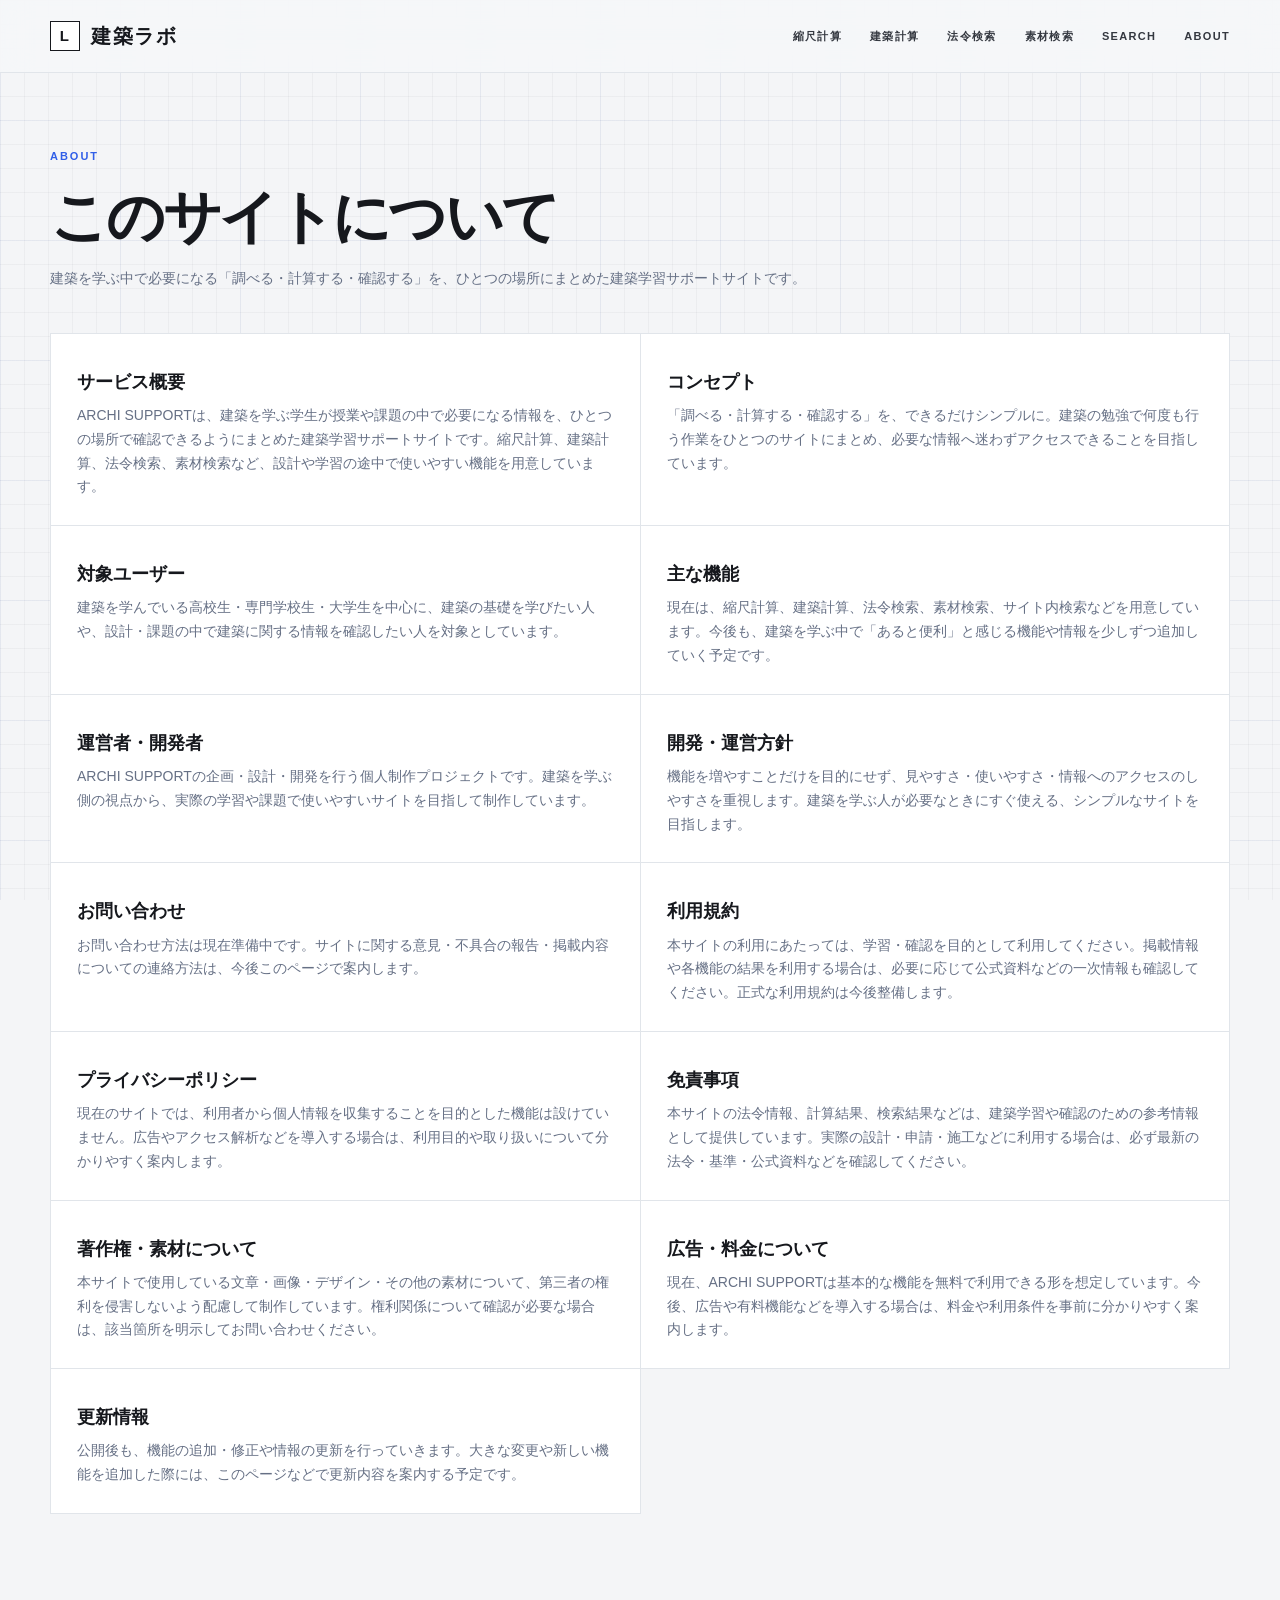
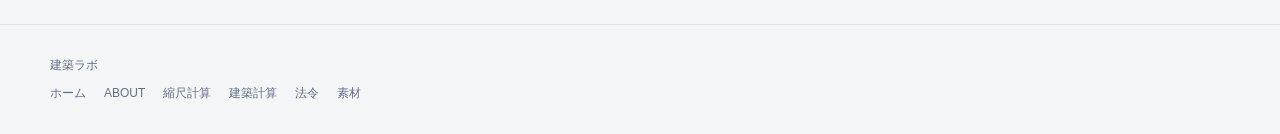
==== about.html @ 216f2ce0 "Update about.html" ====
<!doctype html><html lang="ja"><head><meta charset="UTF-8"><meta name="viewport" content="width=device-width,initial-scale=1"><title>ABOUT | 建築ラボ</title><link rel="stylesheet" href="style.css"></head><body>
<!-- このページの内容を編集するときは、このHTMLファイルを開いてください。 --><header class="site-header">
  <div class="container header-inner">
    <a class="logo" href="index.html">
      <span class="logo-mark">L</span>
      <span>建築ラボ</span>
    </a>

    <!-- PCでは各機能を直接表示。スマホではハンバーガーにまとめます。 -->
    <button class="menu-toggle" id="menuToggle" aria-label="メニュー" aria-expanded="false">
      <span></span>
      <span></span>
      <span></span>
    </button>

    <nav class="main-nav" id="mainNav">
      <a href="scale.html">縮尺計算</a>
      <a href="calculator.html">建築計算</a>
      <a href="law.html">法令検索</a>
      <a href="materials.html">素材検索</a>
      <a href="search.html">SEARCH</a>
      <a href="about.html">ABOUT</a>
    </nav>
  </div>
</header><main class="container page"><div class="page-heading"><p class="eyebrow">ABOUT</p><h1>このサイトについて</h1><p>建築を学ぶ中で必要になる「調べる・計算する・確認する」を、ひとつの場所にまとめた建築学習サポートサイトです。</p>
</div><div class="about-grid"><section class="about-block">
  <h2>サービス概要</h2><p>ARCHI SUPPORTは、建築を学ぶ学生が授業や課題の中で必要になる情報を、ひとつの場所で確認できるようにまとめた建築学習サポートサイトです。縮尺計算、建築計算、法令検索、素材検索など、設計や学習の途中で使いやすい機能を用意しています。</p></section><section class="about-block">
    <h2>コンセプト</h2><p>「調べる・計算する・確認する」を、できるだけシンプルに。建築の勉強で何度も行う作業をひとつのサイトにまとめ、必要な情報へ迷わずアクセスできることを目指しています。</p></section><section class="about-block">
      <h2>対象ユーザー</h2><p>建築を学んでいる高校生・専門学校生・大学生を中心に、建築の基礎を学びたい人や、設計・課題の中で建築に関する情報を確認したい人を対象としています。</p></section><section class="about-block">
        <h2>主な機能</h2><p>現在は、縮尺計算、建築計算、法令検索、素材検索、サイト内検索などを用意しています。今後も、建築を学ぶ中で「あると便利」と感じる機能や情報を少しずつ追加していく予定です。</p></section><section class="about-block">
          <h2>運営者・開発者</h2><p>ARCHI SUPPORTの企画・設計・開発を行う個人制作プロジェクトです。建築を学ぶ側の視点から、実際の学習や課題で使いやすいサイトを目指して制作しています。</p></section><section class="about-block">
            <h2>開発・運営方針</h2><p>機能を増やすことだけを目的にせず、見やすさ・使いやすさ・情報へのアクセスのしやすさを重視します。建築を学ぶ人が必要なときにすぐ使える、シンプルなサイトを目指します。</p></section><section class="about-block">
              <h2>お問い合わせ</h2><p>お問い合わせ方法は現在準備中です。サイトに関する意見・不具合の報告・掲載内容についての連絡方法は、今後このページで案内します。</p></section><section class="about-block">
                <h2>利用規約</h2><p>本サイトの利用にあたっては、学習・確認を目的として利用してください。掲載情報や各機能の結果を利用する場合は、必要に応じて公式資料などの一次情報も確認してください。正式な利用規約は今後整備します。</p></section><section class="about-block">
                  <h2>プライバシーポリシー</h2><p>現在のサイトでは、利用者から個人情報を収集することを目的とした機能は設けていません。広告やアクセス解析などを導入する場合は、利用目的や取り扱いについて分かりやすく案内します。</p></section><section class="about-block">
                    <h2>免責事項</h2><p>本サイトの法令情報、計算結果、検索結果などは、建築学習や確認のための参考情報として提供しています。実際の設計・申請・施工などに利用する場合は、必ず最新の法令・基準・公式資料などを確認してください。</p></section><section class="about-block">
                      <h2>著作権・素材について</h2><p>本サイトで使用している文章・画像・デザイン・その他の素材について、第三者の権利を侵害しないよう配慮して制作しています。権利関係について確認が必要な場合は、該当箇所を明示してお問い合わせください。</p></section><section class="about-block">
                        <h2>広告・料金について</h2><p>現在、ARCHI SUPPORTは基本的な機能を無料で利用できる形を想定しています。今後、広告や有料機能などを導入する場合は、料金や利用条件を事前に分かりやすく案内します。</p></section><section class="about-block">
                          <h2>更新情報</h2><p>公開後も、機能の追加・修正や情報の更新を行っていきます。大きな変更や新しい機能を追加した際には、このページなどで更新内容を案内する予定です。</p></section></div></main><footer class="site-footer">
  <div class="container">
    建築ラボ
    <div class="footer-links">
      <a href="index.html">ホーム</a>
      <a href="about.html">ABOUT</a>
      <a href="scale.html">縮尺計算</a>
      <a href="calculator.html">建築計算</a>
      <a href="law.html">法令</a>
      <a href="materials.html">素材</a>
    </div>
  </div>
</footer>
<script>
  // スマートフォン用ハンバーガーメニュー
  const menuButton = document.getElementById("menuToggle");
  const mainNav = document.getElementById("mainNav");

  if (menuButton && mainNav) {
    menuButton.addEventListener("click", () => {
      const isOpen = mainNav.classList.toggle("open");
      menuButton.setAttribute("aria-expanded", isOpen);
    });

    mainNav.querySelectorAll("a").forEach((link) => {
      link.addEventListener("click", () => {
        mainNav.classList.remove("open");
        menuButton.setAttribute("aria-expanded", "false");
      });
    });
  }
  
</script>
</body></html>
---- style.css ----
/* ========================================
   ARCHI SUPPORT - 共通CSS
   ここを編集するとサイト全体のデザインを変更できます。
   ======================================== */

:root {
  /* 色 */
  --background: #f6f7f9;
  --surface: #ffffff;
  --surface-hover: #fbfcff;
  --grid-line: #e5e8ed;
  --text: #16181d;
  --sub-text: #667085;
  --muted: #98a0ad;
  --border: #e1e5ea;
  --accent: #315fe8;
  --accent-hover: #244bc2;
  --black: #16181d;

  /* 形・幅 */
  --radius: 12px;
  --max-width: 1180px;

  /* 影 */
  --shadow: 0 8px 30px rgba(16, 24, 40, 0.06);
}

* {
  box-sizing: border-box;
}

html {
  scroll-behavior: smooth;
}

body {
  margin: 0;
  background: var(--background);
  color: var(--text);
  font-family: "Noto Sans JP", "Inter", sans-serif;
  font-size: 15px;
  line-height: 1.7;
  -webkit-font-smoothing: antialiased;
}

a {
  color: inherit;
}

/* ---------- 共通コンテナ ---------- */
.container {
  width: min(var(--max-width), calc(100% - 64px));
  margin: 0 auto;
}

/* ---------- ヘッダー ---------- */
.site-header {
  position: sticky;
  top: 0;
  z-index: 100;
  background: rgba(246, 247, 249, 0.92);
  border-bottom: 1px solid var(--border);
  backdrop-filter: blur(14px);
}

.header-inner {
  min-height: 72px;
  display: flex;
  align-items: center;
  justify-content: space-between;
}

/* ロゴ */
.logo {
  display: inline-flex;
  align-items: center;
  gap: 11px;
  text-decoration: none;
  font-family: "Inter", sans-serif;
  font-size: 20px;
  font-weight: 700;
  letter-spacing: 0.075em;
  white-space: nowrap;
}

.logo-mark {
  width: 30px;
  height: 30px;
  display: grid;
  place-items: center;
  border: 1px solid var(--text);
  background: var(--surface);
  font-family: "Inter", sans-serif;
  font-size: 15px;
  font-weight: 700;
}

/* PCナビ
   ツールを隠さず、ヘッダーから直接選べるようにしています。 */
.main-nav {
  display: flex;
  align-items: center;
  gap: 28px;
}

.main-nav > a {
  position: relative;
  padding: 8px 0;
  color: #343840;
  font-family: "Inter", "Noto Sans JP", sans-serif;
  font-size: 11px;
  font-weight: 700;
  letter-spacing: 0.12em;
  text-decoration: none;
  white-space: nowrap;
  transition: color 0.18s ease;
}

.main-nav > a:hover {
  color: var(--accent);
}

.main-nav > a::after {
  content: "";
  position: absolute;
  left: 0;
  right: 0;
  bottom: 2px;
  height: 1px;
  background: var(--accent);
  transform: scaleX(0);
  transform-origin: right;
  transition: transform 0.18s ease;
}

.main-nav > a:hover::after,
.main-nav > a:focus-visible::after {
  transform: scaleX(1);
  transform-origin: left;
}

/* ハンバーガー */
.menu-toggle {
  display: none;
  width: 40px;
  height: 40px;
  padding: 8px;
  border: 1px solid var(--border);
  border-radius: 8px;
  background: var(--surface);
  cursor: pointer;
}

.menu-toggle span {
  display: block;
  height: 1px;
  margin: 5px 0;
  background: var(--text);
}

/* ---------- トップページ ---------- */
.hero {
  min-height: 590px;
  display: flex;
  align-items: center;
  border-bottom: 1px solid var(--border);

  /* 建築図面をイメージした細いグリッド */
  background-color: var(--background);
  background-image:
    linear-gradient(to right, var(--grid-line) 1px, transparent 1px),
    linear-gradient(to bottom, var(--grid-line) 1px, transparent 1px);
  background-size: 48px 48px;
}

.hero-inner {
  max-width: 720px;
  padding: 56px 0 62px;
}

.eyebrow {
  margin: 0 0 20px;
  color: var(--accent);
  font-family: "Inter", sans-serif;
  font-size: 11px;
  font-weight: 800;
  letter-spacing: 0.18em;
  line-height: 1.4;
}

.hero h1 {
  margin: 0;
  color: var(--text);
  font-size: clamp(50px, 6vw, 76px);
  line-height: 1.08;
  letter-spacing: -0.055em;
  font-weight: 800;
}

.hero h1 .accent {
  display: block;
  margin-top: 2px;
  color: var(--accent);
}

.hero p:not(.eyebrow) {
  max-width: 430px;
  margin: 28px 0 0;
  color: #596273;
  font-size: 14px;
  line-height: 1.9;
}

.hero-button {
  display: inline-flex;
  align-items: center;
  justify-content: space-between;
  min-width: 157px;
  margin-top: 31px;
  padding: 14px 17px;
  border: 1px solid var(--black);
  border-radius: 8px;
  background: var(--black);
  color: #fff;
  text-decoration: none;
  font-size: 13px;
  font-weight: 700;
  box-shadow: 0 5px 14px rgba(16, 24, 40, 0.12);
  transition: 0.18s ease;
}

.hero-button span:last-child {
  margin-left: 24px;
  font-size: 17px;
  line-height: 1;
}

.hero-button:hover {
  background: #2c2f35;
  transform: translateY(-2px);
}

/* ---------- ツールセクション ---------- */
.section {
  padding: 92px 0 112px;
}

.section-label {
  margin: 0 0 30px;
  color: var(--accent);
  font-family: "Inter", sans-serif;
  font-size: 11px;
  font-weight: 800;
  letter-spacing: 0.18em;
}

/* ツールは縦に1つずつ配置 */
.tool-grid {
  display: grid;
  grid-template-columns: 1fr;
  gap: 4px;
}

.tool-card {
  min-height: 126px;
  display: grid;
  grid-template-columns: 190px 1fr auto;
  align-items: center;
  gap: 28px;
  padding: 27px 24px;
  background: rgba(255, 255, 255, 0.72);
  border: 1px solid var(--border);
  text-decoration: none;
  transition:
    background 0.18s ease,
    padding-left 0.18s ease,
    box-shadow 0.18s ease;
}

.tool-card:hover {
  padding-left: 30px;
  background: var(--surface);
  box-shadow: var(--shadow);
}

.tool-number {
  color: var(--muted);
  font-family: "Inter", sans-serif;
  font-size: 10px;
  font-weight: 700;
  letter-spacing: 0.14em;
}

.tool-card h2 {
  margin: 0 0 3px;
  color: var(--text);
  font-size: 19px;
  line-height: 1.4;
  letter-spacing: -0.02em;
}

.tool-card p {
  margin: 0;
  color: var(--sub-text);
  font-size: 13px;
}

.tool-card::after {
  content: "→";
  color: var(--accent);
  font-family: "Inter", sans-serif;
  font-size: 18px;
  transition: transform 0.18s ease;
}

.tool-card:hover::after {
  transform: translateX(4px);
}

/* ---------- 各ページ ---------- */
.page {
  padding: 76px 0 110px;
}

.page-heading {
  max-width: 780px;
  margin-bottom: 42px;
}

.page-heading h1 {
  margin: 0;
  color: var(--text);
  font-size: clamp(38px, 5vw, 58px);
  line-height: 1.15;
  letter-spacing: -0.045em;
}

.page-heading p:not(.eyebrow) {
  margin: 16px 0 0;
  color: var(--sub-text);
  font-size: 14px;
}

/* ---------- カード ---------- */
.card-grid,
.about-grid {
  display: grid;
  grid-template-columns: repeat(2, 1fr);
  border-top: 1px solid var(--border);
  border-left: 1px solid var(--border);
}

.card,
.about-block {
  padding: 26px;
  background: var(--surface);
  border-right: 1px solid var(--border);
  border-bottom: 1px solid var(--border);
}

.card h2,
.about-block h2 {
  margin: 10px 0 9px;
  color: var(--text);
  font-size: 18px;
  line-height: 1.4;
}

.card p,
.about-block p {
  margin: 0;
  color: var(--sub-text);
  font-size: 14px;
}

/* ---------- 検索フォーム ---------- */
.search-box {
  display: flex;
  gap: 10px;
  flex-wrap: wrap;
  margin-bottom: 14px;
}

.search-box input,
.search-box select,
.calc-form input,
.calc-form select {
  min-height: 46px;
  padding: 10px 13px;
  background: var(--surface);
  color: var(--text);
  border: 1px solid #d5dae1;
  border-radius: 8px;
  font: inherit;
}

.search-box input {
  flex: 1;
  min-width: 240px;
}

.search-box select {
  min-width: 180px;
}

.search-box input:focus,
.search-box select:focus,
.calc-form input:focus,
.calc-form select:focus {
  outline: 2px solid rgba(49, 95, 232, 0.16);
  border-color: var(--accent);
}

.result-count {
  color: var(--sub-text);
  font-size: 13px;
}

/* ---------- タグ ---------- */
.tag {
  display: inline-block;
  padding: 3px 8px;
  border-radius: 5px;
  background: #eef1f6;
  color: #596170;
  font-size: 11px;
  font-weight: 700;
}

.muted {
  font-size: 12px !important;
}

/* ---------- ボタン ---------- */
.button {
  display: inline-block;
  margin-top: 12px;
  padding: 10px 14px;
  border: 1px solid var(--accent);
  border-radius: 8px;
  background: var(--accent);
  color: #fff;
  text-decoration: none;
  font-size: 13px;
  font-weight: 700;
  cursor: pointer;
}

.button:hover {
  background: var(--accent-hover);
}

.button.secondary {
  background: transparent;
  color: var(--text);
  border-color: #cfd4dc;
}

.button.secondary:hover {
  background: #f1f3f6;
}

/* ---------- 計算フォーム ---------- */
.calc-google-button {
  margin-bottom: 10px;
}

.calc-form {
  padding: 26px;
  background: var(--surface);
  border: 1px solid var(--border);
  border-radius: var(--radius);
  box-shadow: var(--shadow);
}

.calc-row {
  display: grid;
  grid-template-columns: 1fr 1fr;
  gap: 14px;
  margin-bottom: 14px;
}

.calc-form label {
  display: block;
  margin-bottom: 6px;
  color: #3d4350;
  font-size: 12px;
  font-weight: 700;
}

.calc-form input,
.calc-form select {
  width: 100%;
}

.result {
  margin-top: 16px;
  padding: 15px;
  background: #f3f5f8;
  border-left: 2px solid var(--accent);
  border-radius: 0 6px 6px 0;
  font-weight: 700;
}

/* ---------- 素材プレビュー ---------- */
.material-preview {
  display: grid;
  height: 120px;
  margin-bottom: 16px;
  place-items: center;
  border-radius: 8px;
  background: #d7d1c6;
  color: #fff;
  font-size: 25px;
  font-weight: 800;
}

/* ---------- 注意書き ---------- */
.notice {
  margin-top: 28px;
  padding: 18px;
  background: #f1f3f6;
  border-left: 2px solid #aeb5bf;
  border-radius: 0 6px 6px 0;
}

.notice p {
  margin: 5px 0 0;
  color: var(--sub-text);
  font-size: 13px;
}

/* ---------- 結果なし ---------- */
.empty {
  grid-column: 1 / -1;
  padding: 34px;
  border: 1px dashed #c9ced6;
  color: var(--sub-text);
  text-align: center;
}

/* ---------- ABOUT ---------- */
.about-block p {
  white-space: pre-line;
}

/* ---------- フッター ---------- */
.site-footer {
  padding: 30px 0;
  border-top: 1px solid var(--border);
  color: var(--sub-text);
  font-size: 12px;
}

.footer-links {
  display: flex;
  flex-wrap: wrap;
  gap: 18px;
  margin-top: 8px;
}

.footer-links a {
  text-decoration: none;
}

.footer-links a:hover {
  color: var(--accent);
}

/* ========================================
   スマートフォン
   ======================================== */
@media (max-width: 900px) {
  .container {
    width: calc(100% - 40px);
  }

  .main-nav {
    gap: 18px;
  }

  .tool-card {
    grid-template-columns: 130px 1fr auto;
  }
}

@media (max-width: 760px) {
  .container {
    width: calc(100% - 32px);
  }

  .header-inner {
    min-height: 64px;
  }

  .menu-toggle {
    display: block;
  }

  /* スマホではヘッダー内のリンクをハンバーガーにまとめる */
  .main-nav {
    display: none;
    position: absolute;
    top: 64px;
    left: 0;
    right: 0;
    flex-direction: column;
    align-items: stretch;
    gap: 0;
    padding: 8px 20px 18px;
    background: rgba(255, 255, 255, 0.98);
    border-bottom: 1px solid var(--border);
    box-shadow: 0 10px 24px rgba(16, 24, 40, 0.07);
  }

  .main-nav.open {
    display: flex;
  }

  .main-nav > a {
    width: 100%;
    padding: 13px 0;
    border-bottom: 1px solid #eef0f3;
    font-size: 11px;
  }

  .hero {
    min-height: 560px;
    background-size: 32px 32px;
  }

  .hero-inner {
    padding: 52px 0 58px;
  }

  .hero h1 {
    font-size: clamp(45px, 13vw, 65px);
  }

  .hero p:not(.eyebrow) {
    font-size: 13px;
  }

  .section {
    padding: 70px 0 80px;
  }

  .tool-card {
    min-height: 112px;
    grid-template-columns: 1fr auto;
    gap: 6px 12px;
    padding: 22px 18px;
  }

  .tool-card:hover {
    padding-left: 22px;
  }

  .tool-number {
    grid-column: 1 / -1;
  }

  .tool-card h2 {
    font-size: 18px;
  }

  .tool-card p {
    font-size: 12px;
  }

  .card-grid,
  .about-grid,
  .calc-row {
    grid-template-columns: 1fr;
  }

  .page {
    padding: 56px 0 80px;
  }

  .page-heading h1 {
    font-size: 40px;
  }

  .search-box input,
  .search-box select {
    width: 100%;
    min-width: 0;
  }
}


/* ---------- サイト内検索 ---------- */
.global-search {
  max-width: 760px;
  margin-bottom: 34px;
}

.global-search-form {
  display: flex;
  gap: 10px;
  align-items: stretch;
}

.global-search-form input {
  flex: 1;
  min-width: 0;
  min-height: 54px;
  padding: 12px 16px;
  border: 1px solid #d5dae1;
  border-radius: 10px;
  background: var(--surface);
  color: var(--text);
  font: inherit;
  box-shadow: var(--shadow);
}

.global-search-form input:focus {
  outline: 2px solid rgba(49, 95, 232, 0.16);
  border-color: var(--accent);
}

.global-search-form .hero-button {
  margin-top: 0;
  min-width: 130px;
  border-radius: 10px;
}

@media (max-width: 760px) {
  .global-search-form {
    flex-direction: column;
  }

  .global-search-form .hero-button {
    width: 100%;
  }
}


/* ---------- よく使う検索カテゴリ ---------- */
.quick-search {
  margin: 0 0 34px;
}

.quick-search-label {
  margin: 0 0 12px;
  color: var(--accent);
  font-family: "Inter", sans-serif;
  font-size: 10px;
  font-weight: 800;
  letter-spacing: 0.16em;
}

.quick-search-list {
  display: flex;
  flex-wrap: wrap;
  gap: 8px;
}

.quick-search-button {
  padding: 9px 15px;
  border: 1px solid var(--border);
  border-radius: 999px;
  background: var(--surface);
  color: #3f4652;
  font: inherit;
  font-size: 12px;
  font-weight: 600;
  cursor: pointer;
  transition: 0.18s ease;
}

.quick-search-button:hover {
  border-color: var(--accent);
  color: var(--accent);
  background: #f8f9ff;
  transform: translateY(-1px);
}

@media (max-width: 760px) {
  .quick-search-list {
    gap: 6px;
  }

  .quick-search-button {
    padding: 8px 12px;
  }
}


/* ========================================
   Google検索ボタン
   ======================================== */
.secondary-button {
  display: inline-flex;
  align-items: center;
  justify-content: center;
  width: fit-content;
  margin-top: 14px;
  padding: 9px 14px;
  border: 1px solid var(--border);
  border-radius: 8px;
  background: var(--surface);
  color: var(--text);
  font-size: 13px;
  font-weight: 600;
  cursor: pointer;
  transition: 0.2s ease;
}

.secondary-button:hover {
  background: var(--surface-hover);
  border-color: var(--accent);
  color: var(--accent);
}

/* ---------- 全ページ共通：建築図面を意識した背景 ---------- */
body {
  background-color: #f4f5f7;
  background-image:
    linear-gradient(to right, rgba(22, 24, 29, 0.035) 1px, transparent 1px),
    linear-gradient(to bottom, rgba(22, 24, 29, 0.035) 1px, transparent 1px),
    linear-gradient(to right, rgba(49, 95, 232, 0.045) 1px, transparent 1px),
    linear-gradient(to bottom, rgba(49, 95, 232, 0.045) 1px, transparent 1px);
  background-size: 24px 24px, 24px 24px, 120px 120px, 120px 120px;
  background-attachment: fixed;
}

/* コンテンツの面は少しだけ浮かせ、背景の図面感を残す */
.page-main,
main:not(.hero) {
  position: relative;
}

.site-footer {
  position: relative;
  background: rgba(244, 245, 247, 0.88);
}

/* 法令・素材・検索などの各カードを背景からわずかに分離 */
.card,
.tool-card,
.search-box,
.search-result,
.calculator-card,
.law-card,
.material-card {
  background-color: rgba(255, 255, 255, 0.93);
}

@media (max-width: 700px) {
  body {
    background-size: 20px 20px, 20px 20px, 100px 100px, 100px 100px;
  }
}
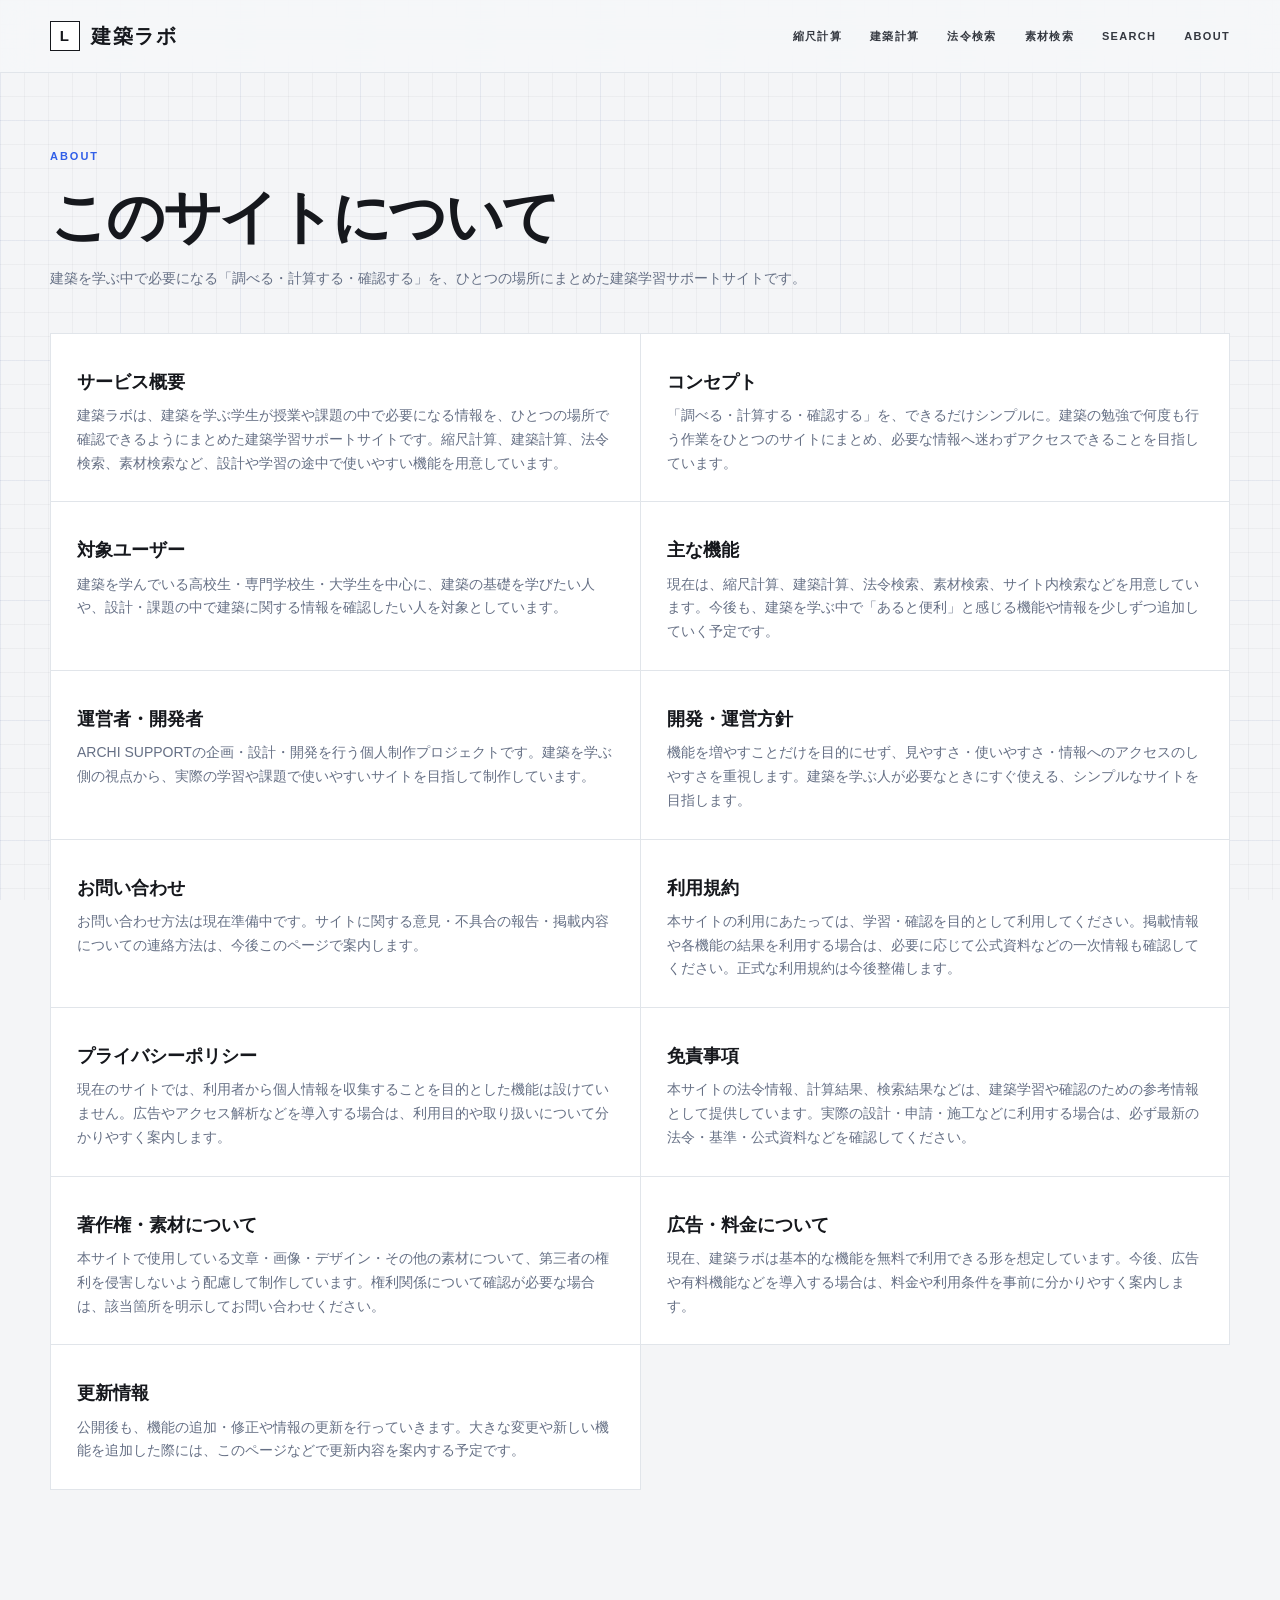
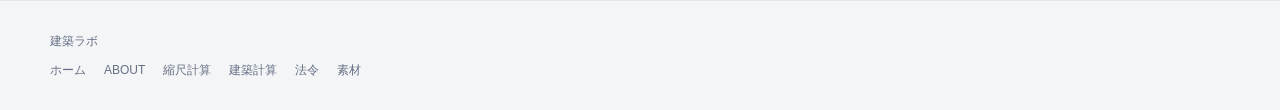
==== commit 372f7809: "Update about.html" ====
--- a/about.html
+++ b/about.html
@@ -24,7 +24,7 @@
   </div>
 </header><main class="container page"><div class="page-heading"><p class="eyebrow">ABOUT</p><h1>このサイトについて</h1><p>建築を学ぶ中で必要になる「調べる・計算する・確認する」を、ひとつの場所にまとめた建築学習サポートサイトです。</p>
 </div><div class="about-grid"><section class="about-block">
-  <h2>サービス概要</h2><p>ARCHI SUPPORTは、建築を学ぶ学生が授業や課題の中で必要になる情報を、ひとつの場所で確認できるようにまとめた建築学習サポートサイトです。縮尺計算、建築計算、法令検索、素材検索など、設計や学習の途中で使いやすい機能を用意しています。</p></section><section class="about-block">
+  <h2>サービス概要</h2><p>建築ラボは、建築を学ぶ学生が授業や課題の中で必要になる情報を、ひとつの場所で確認できるようにまとめた建築学習サポートサイトです。縮尺計算、建築計算、法令検索、素材検索など、設計や学習の途中で使いやすい機能を用意しています。</p></section><section class="about-block">
     <h2>コンセプト</h2><p>「調べる・計算する・確認する」を、できるだけシンプルに。建築の勉強で何度も行う作業をひとつのサイトにまとめ、必要な情報へ迷わずアクセスできることを目指しています。</p></section><section class="about-block">
       <h2>対象ユーザー</h2><p>建築を学んでいる高校生・専門学校生・大学生を中心に、建築の基礎を学びたい人や、設計・課題の中で建築に関する情報を確認したい人を対象としています。</p></section><section class="about-block">
         <h2>主な機能</h2><p>現在は、縮尺計算、建築計算、法令検索、素材検索、サイト内検索などを用意しています。今後も、建築を学ぶ中で「あると便利」と感じる機能や情報を少しずつ追加していく予定です。</p></section><section class="about-block">
@@ -35,7 +35,7 @@
                   <h2>プライバシーポリシー</h2><p>現在のサイトでは、利用者から個人情報を収集することを目的とした機能は設けていません。広告やアクセス解析などを導入する場合は、利用目的や取り扱いについて分かりやすく案内します。</p></section><section class="about-block">
                     <h2>免責事項</h2><p>本サイトの法令情報、計算結果、検索結果などは、建築学習や確認のための参考情報として提供しています。実際の設計・申請・施工などに利用する場合は、必ず最新の法令・基準・公式資料などを確認してください。</p></section><section class="about-block">
                       <h2>著作権・素材について</h2><p>本サイトで使用している文章・画像・デザイン・その他の素材について、第三者の権利を侵害しないよう配慮して制作しています。権利関係について確認が必要な場合は、該当箇所を明示してお問い合わせください。</p></section><section class="about-block">
-                        <h2>広告・料金について</h2><p>現在、ARCHI SUPPORTは基本的な機能を無料で利用できる形を想定しています。今後、広告や有料機能などを導入する場合は、料金や利用条件を事前に分かりやすく案内します。</p></section><section class="about-block">
+                        <h2>広告・料金について</h2><p>現在、建築ラボは基本的な機能を無料で利用できる形を想定しています。今後、広告や有料機能などを導入する場合は、料金や利用条件を事前に分かりやすく案内します。</p></section><section class="about-block">
                           <h2>更新情報</h2><p>公開後も、機能の追加・修正や情報の更新を行っていきます。大きな変更や新しい機能を追加した際には、このページなどで更新内容を案内する予定です。</p></section></div></main><footer class="site-footer">
   <div class="container">
     建築ラボ
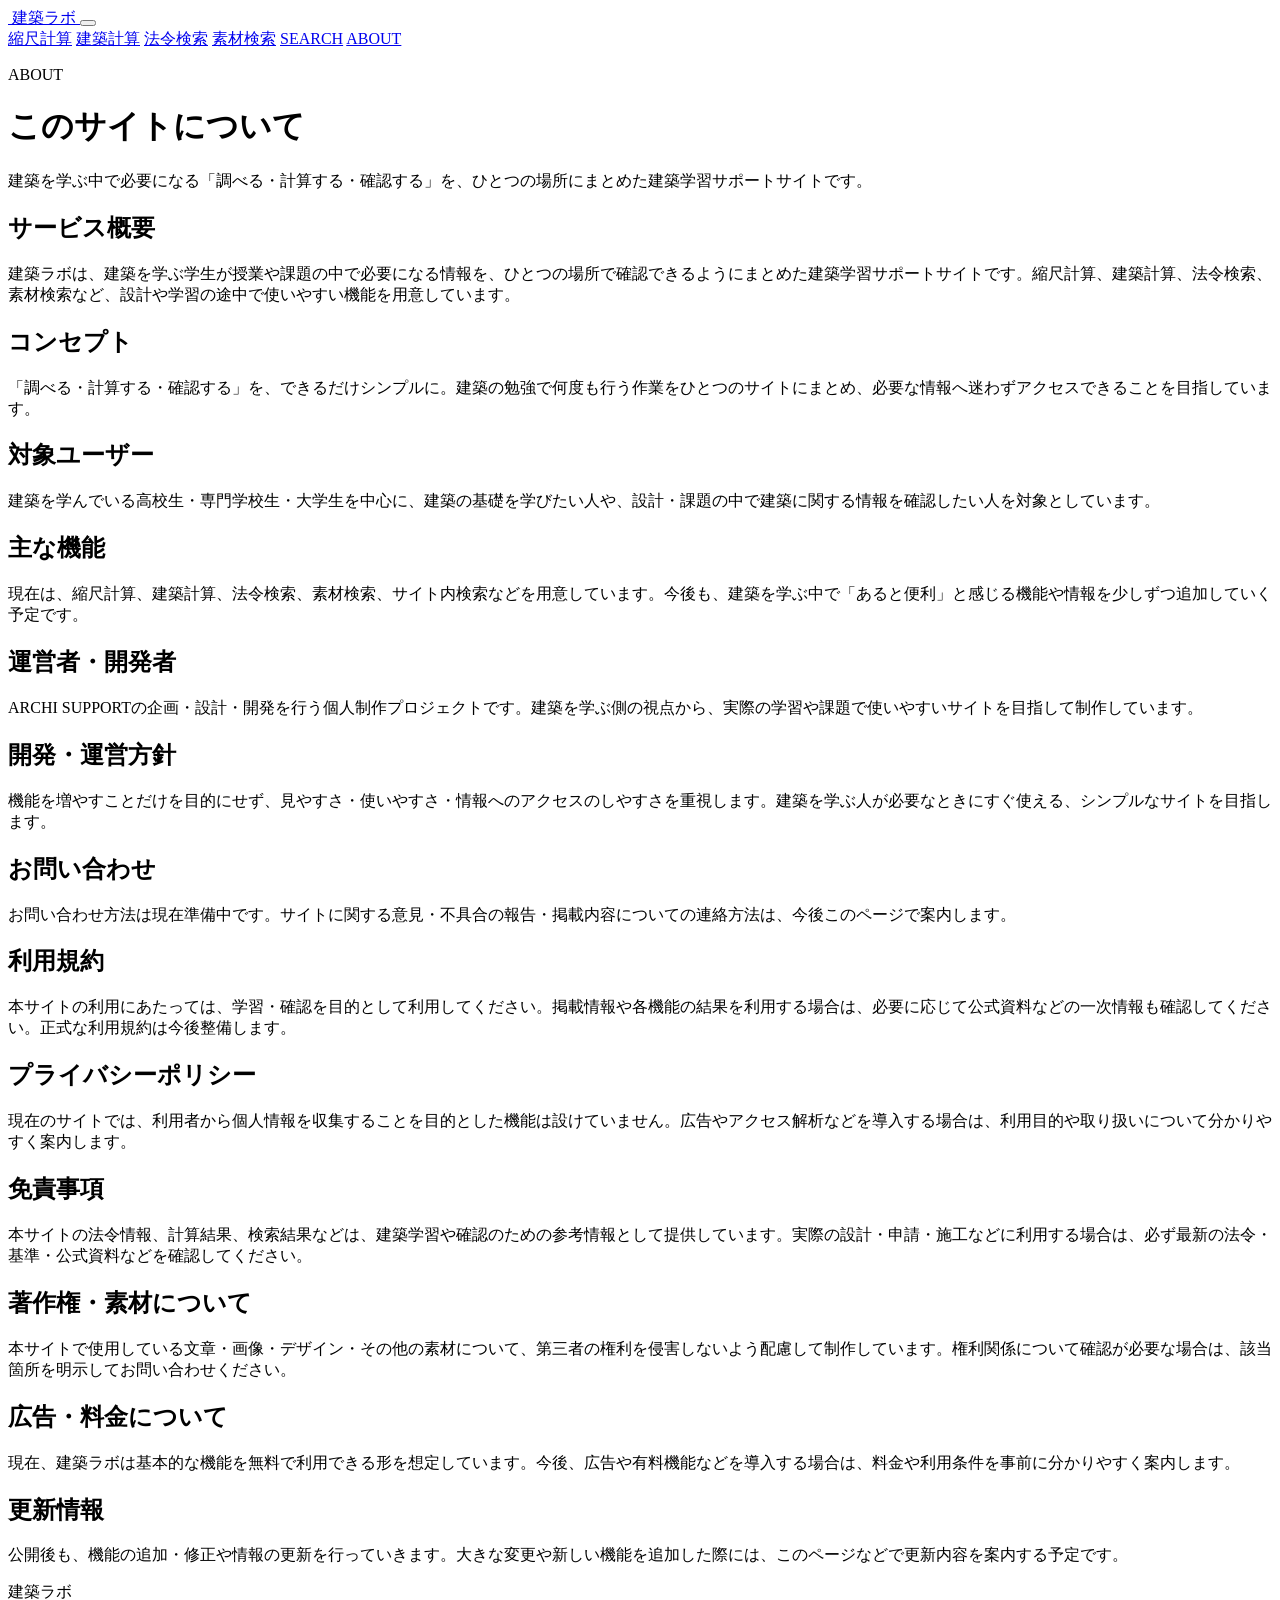
==== commit 5bca2a06: "Add files via upload" ====
--- a/about.html
+++ b/about.html
@@ -2,7 +2,7 @@
 <!-- このページの内容を編集するときは、このHTMLファイルを開いてください。 --><header class="site-header">
   <div class="container header-inner">
     <a class="logo" href="index.html">
-      <span class="logo-mark">L</span>
+      <span class="logo-mark"><img src="IMG/logo.png" alt=""></span>
       <span>建築ラボ</span>
     </a>
 
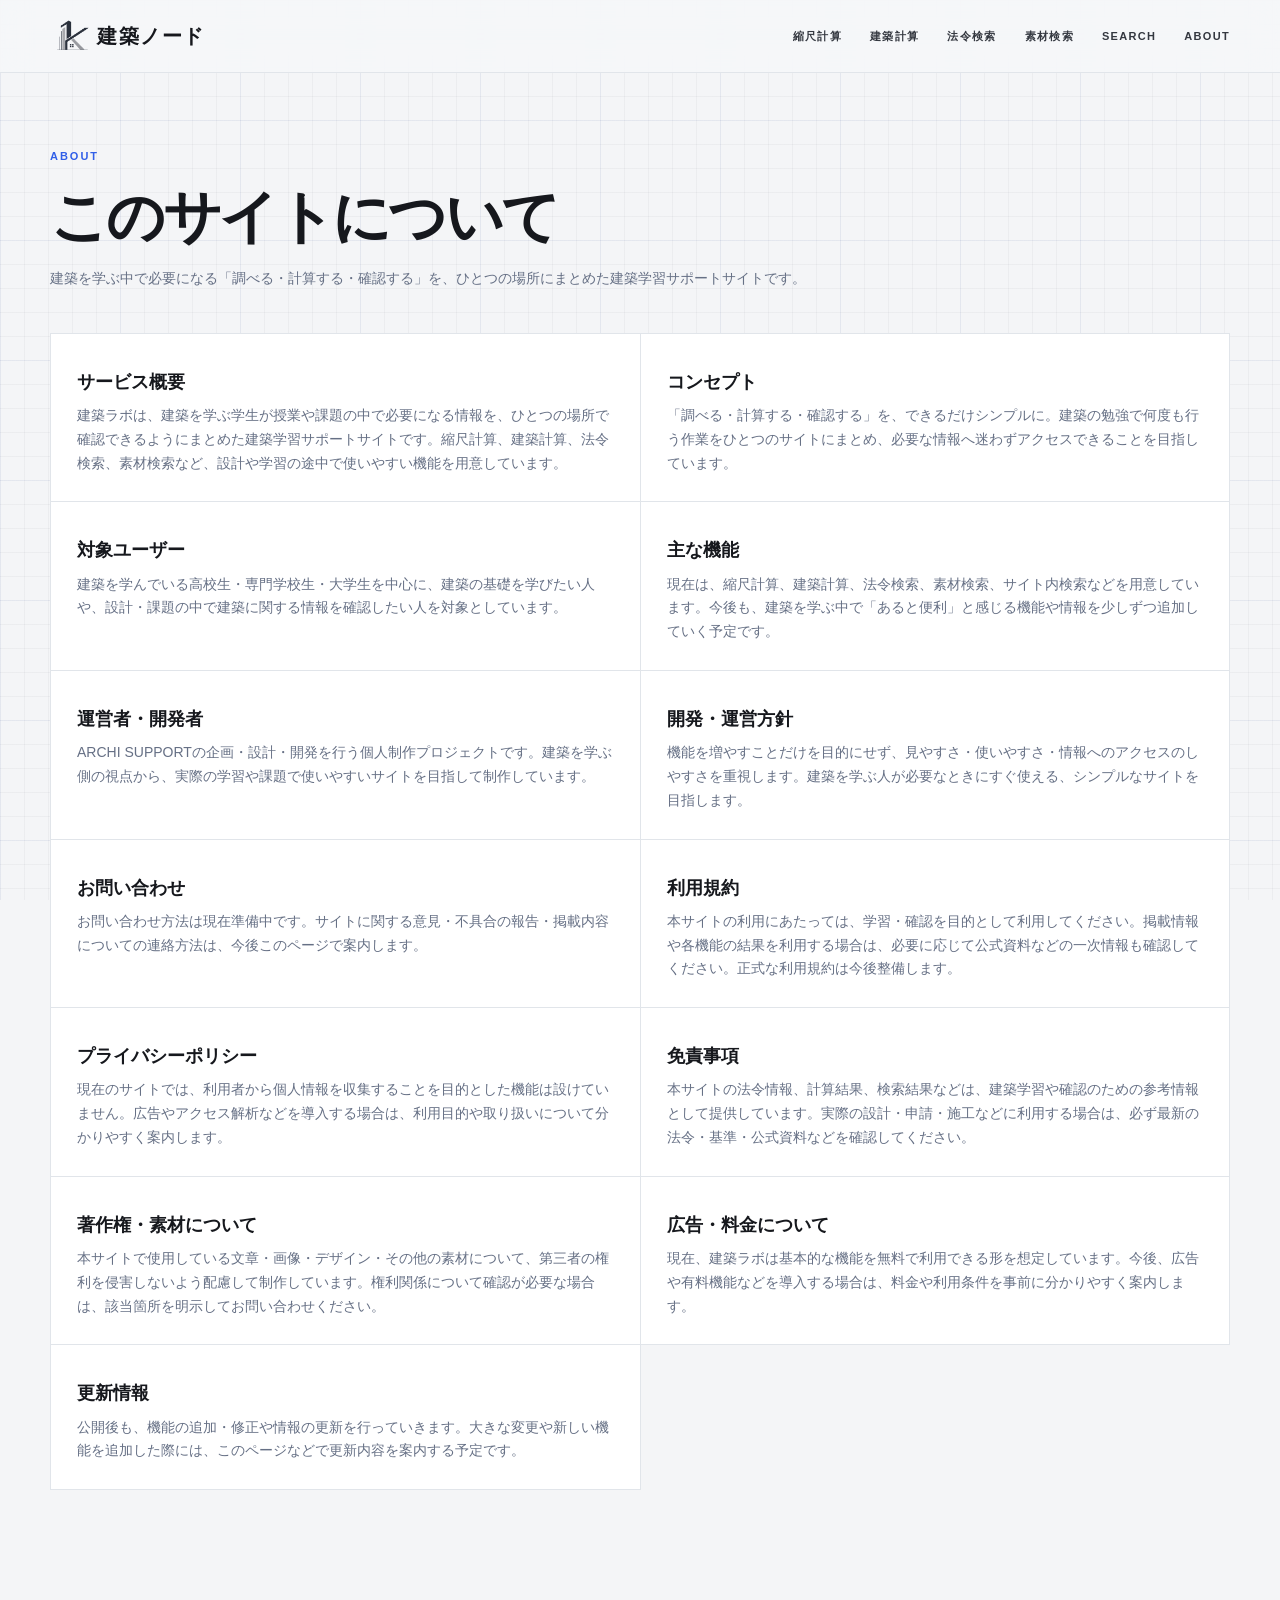
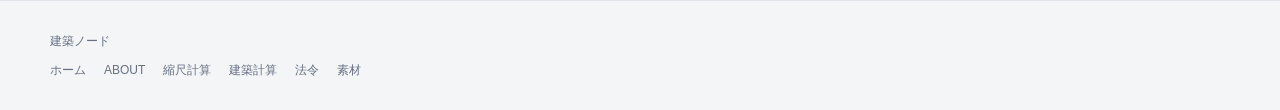
==== commit 6b24eef9: "Update about.html" ====
--- a/about.html
+++ b/about.html
@@ -1,9 +1,9 @@
-<!doctype html><html lang="ja"><head><meta charset="UTF-8"><meta name="viewport" content="width=device-width,initial-scale=1"><title>ABOUT | 建築ラボ</title><link rel="stylesheet" href="style.css"></head><body>
+<!doctype html><html lang="ja"><head><meta charset="UTF-8"><meta name="viewport" content="width=device-width,initial-scale=1"><title>ABOUT | 建築ノード</title><link rel="stylesheet" href="style.css"></head><body>
 <!-- このページの内容を編集するときは、このHTMLファイルを開いてください。 --><header class="site-header">
   <div class="container header-inner">
     <a class="logo" href="index.html">
       <span class="logo-mark"><img src="IMG/logo.png" alt=""></span>
-      <span>建築ラボ</span>
+      <span>建築ノード</span>
     </a>
 
     <!-- PCでは各機能を直接表示。スマホではハンバーガーにまとめます。 -->
@@ -38,7 +38,7 @@
                         <h2>広告・料金について</h2><p>現在、建築ラボは基本的な機能を無料で利用できる形を想定しています。今後、広告や有料機能などを導入する場合は、料金や利用条件を事前に分かりやすく案内します。</p></section><section class="about-block">
                           <h2>更新情報</h2><p>公開後も、機能の追加・修正や情報の更新を行っていきます。大きな変更や新しい機能を追加した際には、このページなどで更新内容を案内する予定です。</p></section></div></main><footer class="site-footer">
   <div class="container">
-    建築ラボ
+    建築ノード
     <div class="footer-links">
       <a href="index.html">ホーム</a>
       <a href="about.html">ABOUT</a>
--- a/style.css
+++ b/style.css
@@ -0,0 +1,850 @@
+/* ========================================
+   ARCHI SUPPORT - 共通CSS
+   ここを編集するとサイト全体のデザインを変更できます。
+   ======================================== */
+
+:root {
+  /* 色 */
+  --background: #f6f7f9;
+  --surface: #ffffff;
+  --surface-hover: #fbfcff;
+  --grid-line: #e5e8ed;
+  --text: #16181d;
+  --sub-text: #667085;
+  --muted: #98a0ad;
+  --border: #e1e5ea;
+  --accent: #315fe8;
+  --accent-hover: #244bc2;
+  --black: #16181d;
+
+  /* 形・幅 */
+  --radius: 12px;
+  --max-width: 1180px;
+
+  /* 影 */
+  --shadow: 0 8px 30px rgba(16, 24, 40, 0.06);
+}
+
+* {
+  box-sizing: border-box;
+}
+
+html {
+  scroll-behavior: smooth;
+}
+
+body {
+  margin: 0;
+  background: var(--background);
+  color: var(--text);
+  font-family: "Noto Sans JP", "Inter", sans-serif;
+  font-size: 17px;
+  line-height: 1.7;
+  -webkit-font-smoothing: antialiased;
+}
+
+a {
+  color: inherit;
+}
+
+/* ---------- 共通コンテナ ---------- */
+.container {
+  width: min(var(--max-width), calc(100% - 64px));
+  margin: 0 auto;
+}
+
+/* ---------- ヘッダー ---------- */
+.site-header {
+  position: sticky;
+  top: 0;
+  z-index: 100;
+  background: rgba(246, 247, 249, 0.92);
+  border-bottom: 1px solid var(--border);
+  backdrop-filter: blur(14px);
+}
+
+.header-inner {
+  min-height: 72px;
+  display: flex;
+  align-items: center;
+  justify-content: space-between;
+}
+
+/* ロゴ */
+.logo {
+  display: inline-flex;
+  align-items: center;
+  gap: 2px;
+  text-decoration: none;
+  font-family: "Inter", sans-serif;
+  font-size: 20px;
+  font-weight: 600;
+  letter-spacing: 0.075em;
+  white-space: nowrap;
+}
+
+.logo-mark img{
+  width: 45px;
+  display: grid;
+  place-items: center;
+  font-family: "Inter", sans-serif;
+}
+
+/* PCナビ
+   ツールを隠さず、ヘッダーから直接選べるようにしています。 */
+.main-nav {
+  display: flex;
+  align-items: center;
+  gap: 28px;
+}
+
+.main-nav > a {
+  position: relative;
+  padding: 8px 0;
+  color: #343840;
+  font-family: "Inter", "Noto Sans JP", sans-serif;
+  font-size: 11px;
+  font-weight: 700;
+  letter-spacing: 0.12em;
+  text-decoration: none;
+  white-space: nowrap;
+  transition: color 0.18s ease;
+}
+
+.main-nav > a:hover {
+  color: var(--accent);
+}
+
+.main-nav > a::after {
+  content: "";
+  position: absolute;
+  left: 0;
+  right: 0;
+  bottom: 2px;
+  height: 1px;
+  background: var(--accent);
+  transform: scaleX(0);
+  transform-origin: right;
+  transition: transform 0.18s ease;
+}
+
+.main-nav > a:hover::after,
+.main-nav > a:focus-visible::after {
+  transform: scaleX(1);
+  transform-origin: left;
+}
+
+/* ハンバーガー */
+.menu-toggle {
+  display: none;
+  width: 40px;
+  height: 40px;
+  padding: 8px;
+  border: 1px solid var(--border);
+  border-radius: 8px;
+  background: var(--surface);
+  cursor: pointer;
+}
+
+.menu-toggle span {
+  display: block;
+  height: 1px;
+  margin: 5px 0;
+  background: var(--text);
+}
+
+/* ---------- トップページ ---------- */
+.hero {
+  min-height: 590px;
+  display: flex;
+  align-items: center;
+  border-bottom: 1px solid var(--border);
+
+  /* 建築図面をイメージした細いグリッド */
+  background-color: var(--background);
+  background-image:
+    linear-gradient(to right, var(--grid-line) 1px, transparent 1px),
+    linear-gradient(to bottom, var(--grid-line) 1px, transparent 1px);
+  background-size: 48px 48px;
+}
+
+.hero-inner {
+  max-width: 720px;
+  padding: 56px 0 62px;
+}
+
+.eyebrow {
+  margin: 0 0 20px;
+  color: var(--accent);
+  font-family: "Inter", sans-serif;
+  font-size: 11px;
+  font-weight: 800;
+  letter-spacing: 0.18em;
+  line-height: 1.4;
+}
+
+.hero h1 {
+  margin: 0;
+  color: var(--text);
+  font-size: clamp(50px, 6vw, 76px);
+  line-height: 1.08;
+  letter-spacing: -0.055em;
+  font-weight: 800;
+}
+
+.hero h1 .accent {
+  display: block;
+  margin-top: 2px;
+  color: var(--accent);
+}
+
+.hero p:not(.eyebrow) {
+  max-width: 430px;
+  margin: 28px 0 0;
+  color: #596273;
+  font-size: 14px;
+  line-height: 1.9;
+}
+
+.hero-button {
+  display: inline-flex;
+  align-items: center;
+  justify-content: space-between;
+  min-width: 157px;
+  margin-top: 31px;
+  padding: 14px 17px;
+  border: 1px solid var(--black);
+  border-radius: 8px;
+  background: var(--black);
+  color: #fff;
+  text-decoration: none;
+  font-size: 13px;
+  font-weight: 700;
+  box-shadow: 0 5px 14px rgba(16, 24, 40, 0.12);
+  transition: 0.18s ease;
+}
+
+.hero-button span:last-child {
+  margin-left: 24px;
+  font-size: 17px;
+  line-height: 1;
+}
+
+.hero-button:hover {
+  background: #2c2f35;
+  transform: translateY(-2px);
+}
+
+/* ---------- ツールセクション ---------- */
+.section {
+  padding: 92px 0 112px;
+}
+
+.section-label {
+  margin: 0 0 30px;
+  color: var(--accent);
+  font-family: "Inter", sans-serif;
+  font-size: 11px;
+  font-weight: 800;
+  letter-spacing: 0.18em;
+}
+
+/* ツールは縦に1つずつ配置 */
+.tool-grid {
+  display: grid;
+  grid-template-columns: 1fr;
+  gap: 4px;
+}
+
+.tool-card {
+  min-height: 126px;
+  display: grid;
+  grid-template-columns: 190px 1fr auto;
+  align-items: center;
+  gap: 28px;
+  padding: 27px 24px;
+  background: rgba(255, 255, 255, 0.72);
+  border: 1px solid var(--border);
+  text-decoration: none;
+  transition:
+    background 0.18s ease,
+    padding-left 0.18s ease,
+    box-shadow 0.18s ease;
+}
+
+.tool-card:hover {
+  padding-left: 30px;
+  background: var(--surface);
+  box-shadow: var(--shadow);
+}
+
+.tool-number {
+  color: var(--muted);
+  font-family: "Inter", sans-serif;
+  font-size: 10px;
+  font-weight: 700;
+  letter-spacing: 0.14em;
+}
+
+.tool-card h2 {
+  margin: 0 0 3px;
+  color: var(--text);
+  font-size: 19px;
+  line-height: 1.4;
+  letter-spacing: -0.02em;
+}
+
+.tool-card p {
+  margin: 0;
+  color: var(--sub-text);
+  font-size: 13px;
+}
+
+.tool-card::after {
+  content: "→";
+  color: var(--accent);
+  font-family: "Inter", sans-serif;
+  font-size: 18px;
+  transition: transform 0.18s ease;
+}
+
+.tool-card:hover::after {
+  transform: translateX(4px);
+}
+
+/* ---------- 各ページ ---------- */
+.page {
+  padding: 76px 0 110px;
+}
+
+.page-heading {
+  max-width: 780px;
+  margin-bottom: 42px;
+}
+
+.page-heading h1 {
+  margin: 0;
+  color: var(--text);
+  font-size: clamp(38px, 5vw, 58px);
+  line-height: 1.15;
+  letter-spacing: -0.045em;
+}
+
+.page-heading p:not(.eyebrow) {
+  margin: 16px 0 0;
+  color: var(--sub-text);
+  font-size: 14px;
+}
+
+/* ---------- カード ---------- */
+.card-grid,
+.about-grid {
+  display: grid;
+  grid-template-columns: repeat(2, 1fr);
+  border-top: 1px solid var(--border);
+  border-left: 1px solid var(--border);
+}
+
+.card,
+.about-block {
+  padding: 26px;
+  background: var(--surface);
+  border-right: 1px solid var(--border);
+  border-bottom: 1px solid var(--border);
+}
+
+.card h2,
+.about-block h2 {
+  margin: 10px 0 9px;
+  color: var(--text);
+  font-size: 18px;
+  line-height: 1.4;
+}
+
+.card p,
+.about-block p {
+  margin: 0;
+  color: var(--sub-text);
+  font-size: 14px;
+}
+
+/* ---------- 検索フォーム ---------- */
+.search-box {
+  display: flex;
+  gap: 10px;
+  flex-wrap: wrap;
+  margin-bottom: 14px;
+}
+
+.search-box input,
+.search-box select,
+.calc-form input,
+.calc-form select {
+  min-height: 46px;
+  padding: 10px 13px;
+  background: var(--surface);
+  color: var(--text);
+  border: 1px solid #d5dae1;
+  border-radius: 8px;
+  font: inherit;
+}
+
+.search-box input {
+  flex: 1;
+  min-width: 240px;
+}
+
+.search-box select {
+  min-width: 180px;
+}
+
+.search-box input:focus,
+.search-box select:focus,
+.calc-form input:focus,
+.calc-form select:focus {
+  outline: 2px solid rgba(49, 95, 232, 0.16);
+  border-color: var(--accent);
+}
+
+.result-count {
+  color: var(--sub-text);
+  font-size: 13px;
+}
+
+/* ---------- タグ ---------- */
+.tag {
+  display: inline-block;
+  padding: 3px 8px;
+  border-radius: 5px;
+  background: #eef1f6;
+  color: #596170;
+  font-size: 11px;
+  font-weight: 700;
+}
+
+.muted {
+  font-size: 12px !important;
+}
+
+/* ---------- ボタン ---------- */
+.button {
+  display: inline-block;
+  margin-top: 12px;
+  padding: 10px 14px;
+  border: 1px solid var(--accent);
+  border-radius: 8px;
+  background: var(--accent);
+  color: #fff;
+  text-decoration: none;
+  font-size: 13px;
+  font-weight: 700;
+  cursor: pointer;
+}
+
+.button:hover {
+  background: var(--accent-hover);
+}
+
+.button.secondary {
+  background: transparent;
+  color: var(--text);
+  border-color: #cfd4dc;
+}
+
+.button.secondary:hover {
+  background: #f1f3f6;
+}
+
+/* ---------- 計算フォーム ---------- */
+.calc-google-button {
+  margin-bottom: 10px;
+}
+
+.calc-form {
+  padding: 26px;
+  background: var(--surface);
+  border: 1px solid var(--border);
+  border-radius: var(--radius);
+  box-shadow: var(--shadow);
+}
+
+.calc-row {
+  display: grid;
+  grid-template-columns: 1fr 1fr;
+  gap: 14px;
+  margin-bottom: 14px;
+}
+
+.calc-form label {
+  display: block;
+  margin-bottom: 6px;
+  color: #3d4350;
+  font-size: 12px;
+  font-weight: 700;
+}
+
+.calc-form input,
+.calc-form select {
+  width: 100%;
+}
+
+.result {
+  margin-top: 16px;
+  padding: 15px;
+  background: #f3f5f8;
+  border-left: 2px solid var(--accent);
+  border-radius: 0 6px 6px 0;
+  font-weight: 700;
+}
+
+/* ---------- 素材プレビュー ---------- */
+.material-preview {
+  display: grid;
+  height: 120px;
+  margin-bottom: 16px;
+  place-items: center;
+  border-radius: 8px;
+  background: #d7d1c6;
+  color: #fff;
+  font-size: 25px;
+  font-weight: 800;
+}
+
+/* ---------- 注意書き ---------- */
+.notice {
+  margin-top: 28px;
+  padding: 18px;
+  background: #f1f3f6;
+  border-left: 2px solid #aeb5bf;
+  border-radius: 0 6px 6px 0;
+}
+
+.notice p {
+  margin: 5px 0 0;
+  color: var(--sub-text);
+  font-size: 13px;
+}
+
+/* ---------- 結果なし ---------- */
+.empty {
+  grid-column: 1 / -1;
+  padding: 34px;
+  border: 1px dashed #c9ced6;
+  color: var(--sub-text);
+  text-align: center;
+}
+
+/* ---------- ABOUT ---------- */
+.about-block p {
+  white-space: pre-line;
+}
+
+/* ---------- フッター ---------- */
+.site-footer {
+  padding: 30px 0;
+  border-top: 1px solid var(--border);
+  color: var(--sub-text);
+  font-size: 12px;
+}
+
+.footer-links {
+  display: flex;
+  flex-wrap: wrap;
+  gap: 18px;
+  margin-top: 8px;
+}
+
+.footer-links a {
+  text-decoration: none;
+}
+
+.footer-links a:hover {
+  color: var(--accent);
+}
+
+/* ========================================
+   スマートフォン
+   ======================================== */
+@media (max-width: 900px) {
+  .container {
+    width: calc(100% - 40px);
+  }
+
+  .main-nav {
+    gap: 18px;
+  }
+
+  .tool-card {
+    grid-template-columns: 130px 1fr auto;
+  }
+}
+
+@media (max-width: 760px) {
+  .container {
+    width: calc(100% - 32px);
+  }
+
+  .header-inner {
+    min-height: 64px;
+  }
+
+  .menu-toggle {
+    display: block;
+  }
+
+  /* スマホではヘッダー内のリンクをハンバーガーにまとめる */
+  .main-nav {
+    display: none;
+    position: absolute;
+    top: 64px;
+    left: 0;
+    right: 0;
+    flex-direction: column;
+    align-items: stretch;
+    gap: 0;
+    padding: 8px 20px 18px;
+    background: rgba(255, 255, 255, 0.98);
+    border-bottom: 1px solid var(--border);
+    box-shadow: 0 10px 24px rgba(16, 24, 40, 0.07);
+  }
+
+  .main-nav.open {
+    display: flex;
+  }
+
+  .main-nav > a {
+    width: 100%;
+    padding: 13px 0;
+    border-bottom: 1px solid #eef0f3;
+    font-size: 11px;
+  }
+
+  .hero {
+    min-height: 560px;
+    background-size: 32px 32px;
+  }
+
+  .hero-inner {
+    padding: 52px 0 58px;
+  }
+
+  .hero h1 {
+    font-size: clamp(45px, 13vw, 65px);
+  }
+
+  .hero p:not(.eyebrow) {
+    font-size: 13px;
+  }
+
+  .section {
+    padding: 70px 0 80px;
+  }
+
+  .tool-card {
+    min-height: 112px;
+    grid-template-columns: 1fr auto;
+    gap: 6px 12px;
+    padding: 22px 18px;
+  }
+
+  .tool-card:hover {
+    padding-left: 22px;
+  }
+
+  .tool-number {
+    grid-column: 1 / -1;
+  }
+
+  .tool-card h2 {
+    font-size: 18px;
+  }
+
+  .tool-card p {
+    font-size: 12px;
+  }
+
+  .card-grid,
+  .about-grid,
+  .calc-row {
+    grid-template-columns: 1fr;
+  }
+
+  .page {
+    padding: 56px 0 80px;
+  }
+
+  .page-heading h1 {
+    font-size: 40px;
+  }
+
+  .search-box input,
+  .search-box select {
+    width: 100%;
+    min-width: 0;
+  }
+}
+
+
+/* ---------- サイト内検索 ---------- */
+.global-search {
+  max-width: 760px;
+  margin-bottom: 34px;
+}
+
+.global-search-form {
+  display: flex;
+  gap: 10px;
+  align-items: stretch;
+}
+
+.global-search-form input {
+  flex: 1;
+  min-width: 0;
+  min-height: 54px;
+  padding: 12px 16px;
+  border: 1px solid #d5dae1;
+  border-radius: 10px;
+  background: var(--surface);
+  color: var(--text);
+  font: inherit;
+  box-shadow: var(--shadow);
+}
+
+.global-search-form input:focus {
+  outline: 2px solid rgba(49, 95, 232, 0.16);
+  border-color: var(--accent);
+}
+
+.global-search-form .hero-button {
+  margin-top: 0;
+  min-width: 130px;
+  border-radius: 10px;
+}
+
+@media (max-width: 760px) {
+  .global-search-form {
+    flex-direction: column;
+  }
+
+  .global-search-form .hero-button {
+    width: 100%;
+  }
+}
+
+
+/* ---------- よく使う検索カテゴリ ---------- */
+.quick-search {
+  margin: 0 0 34px;
+}
+
+.quick-search-label {
+  margin: 0 0 12px;
+  color: var(--accent);
+  font-family: "Inter", sans-serif;
+  font-size: 10px;
+  font-weight: 800;
+  letter-spacing: 0.16em;
+}
+
+.quick-search-list {
+  display: flex;
+  flex-wrap: wrap;
+  gap: 8px;
+}
+
+.quick-search-button {
+  padding: 9px 15px;
+  border: 1px solid var(--border);
+  border-radius: 999px;
+  background: var(--surface);
+  color: #3f4652;
+  font: inherit;
+  font-size: 12px;
+  font-weight: 600;
+  cursor: pointer;
+  transition: 0.18s ease;
+}
+
+.quick-search-button:hover {
+  border-color: var(--accent);
+  color: var(--accent);
+  background: #f8f9ff;
+  transform: translateY(-1px);
+}
+
+@media (max-width: 760px) {
+  .quick-search-list {
+    gap: 6px;
+  }
+
+  .quick-search-button {
+    padding: 8px 12px;
+  }
+}
+
+
+/* ========================================
+   Google検索ボタン
+   ======================================== */
+.secondary-button {
+  display: inline-flex;
+  align-items: center;
+  justify-content: center;
+  width: fit-content;
+  margin-top: 14px;
+  padding: 9px 14px;
+  border: 1px solid var(--border);
+  border-radius: 8px;
+  background: var(--surface);
+  color: var(--text);
+  font-size: 13px;
+  font-weight: 600;
+  cursor: pointer;
+  transition: 0.2s ease;
+}
+
+.secondary-button:hover {
+  background: var(--surface-hover);
+  border-color: var(--accent);
+  color: var(--accent);
+}
+
+/* ---------- 全ページ共通：建築図面を意識した背景 ---------- */
+body {
+  background-color: #f4f5f7;
+  background-image:
+    linear-gradient(to right, rgba(22, 24, 29, 0.035) 1px, transparent 1px),
+    linear-gradient(to bottom, rgba(22, 24, 29, 0.035) 1px, transparent 1px),
+    linear-gradient(to right, rgba(49, 95, 232, 0.045) 1px, transparent 1px),
+    linear-gradient(to bottom, rgba(49, 95, 232, 0.045) 1px, transparent 1px);
+  background-size: 24px 24px, 24px 24px, 120px 120px, 120px 120px;
+  background-attachment: fixed;
+}
+
+/* コンテンツの面は少しだけ浮かせ、背景の図面感を残す */
+.page-main,
+main:not(.hero) {
+  position: relative;
+}
+
+.site-footer {
+  position: relative;
+  background: rgba(244, 245, 247, 0.88);
+}
+
+/* 法令・素材・検索などの各カードを背景からわずかに分離 */
+.card,
+.tool-card,
+.search-box,
+.search-result,
+.calculator-card,
+.law-card,
+.material-card {
+  background-color: rgba(255, 255, 255, 0.93);
+}
+
+@media (max-width: 700px) {
+  body {
+    background-size: 20px 20px, 20px 20px, 100px 100px, 100px 100px;
+  }
+}
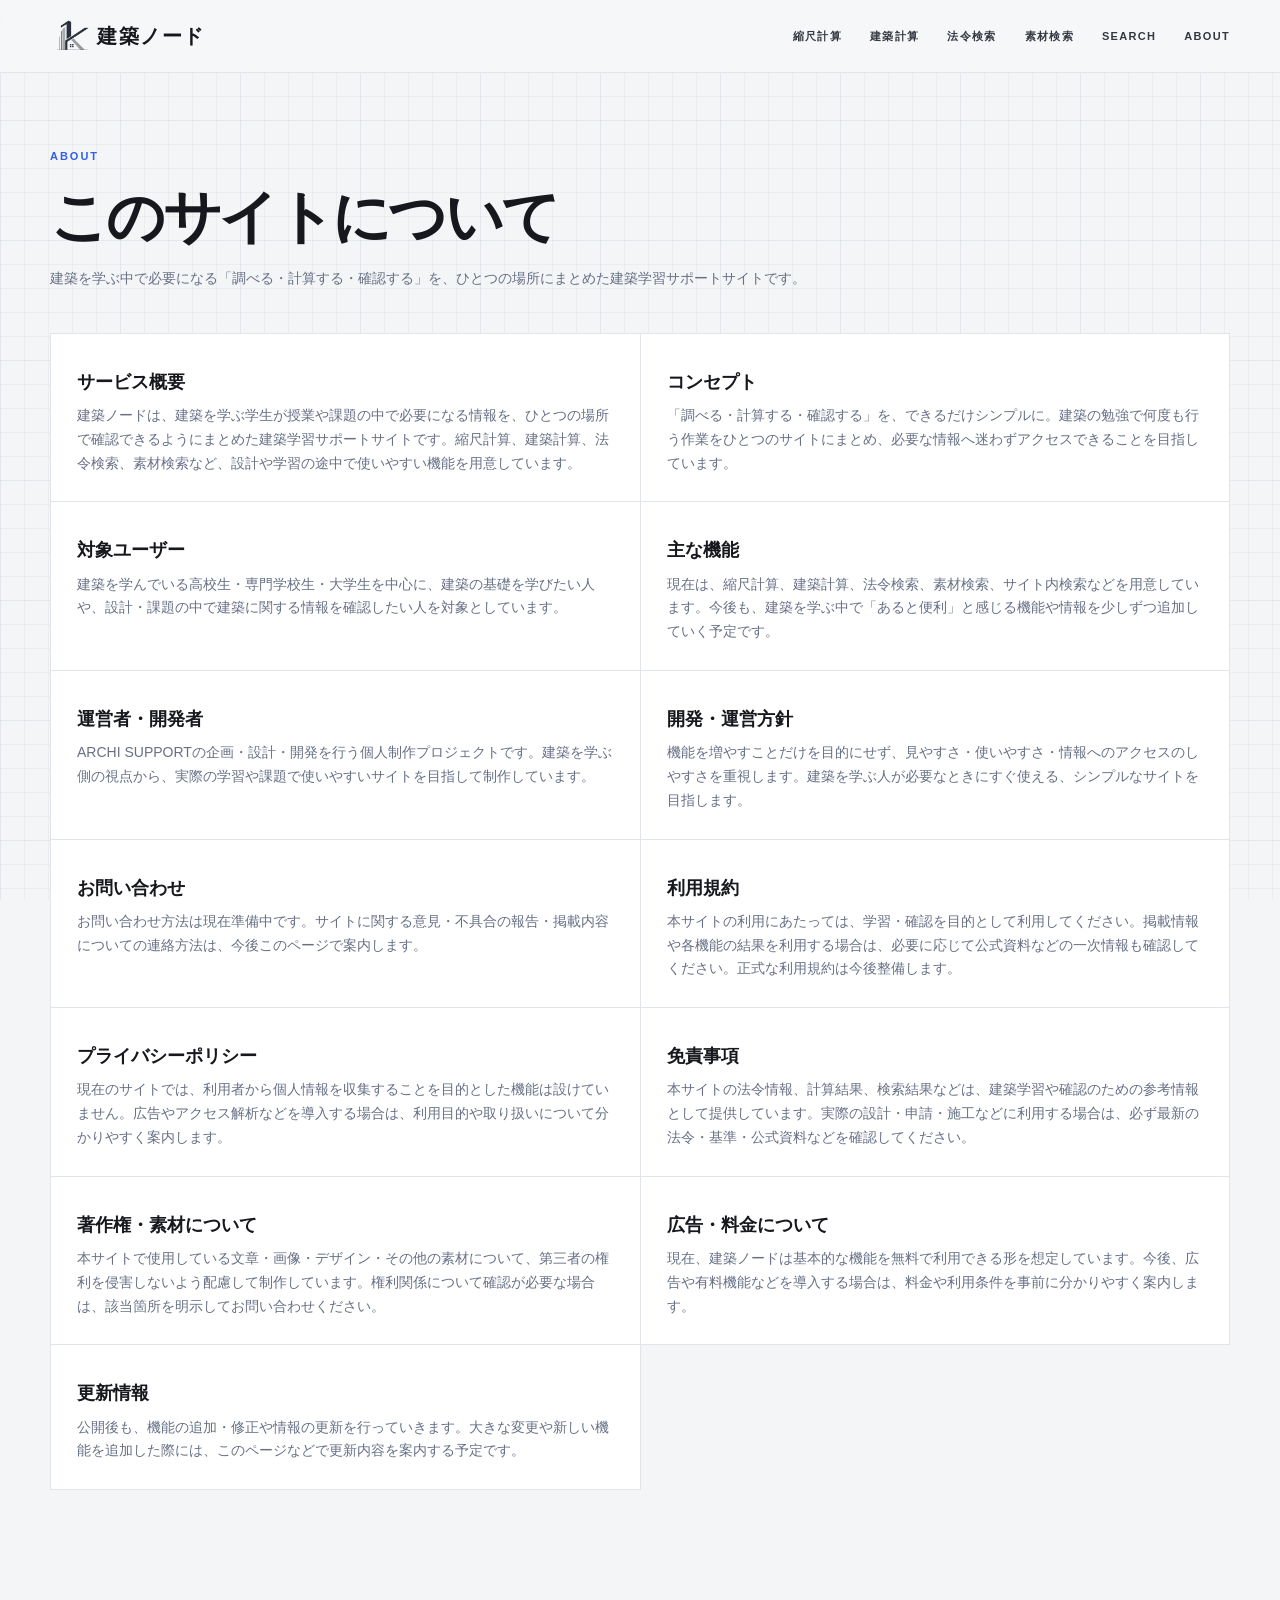
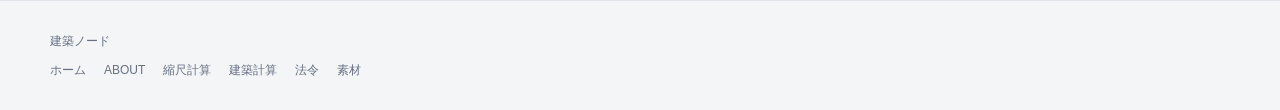
==== commit 4d309b27: "Update about.html" ====
--- a/about.html
+++ b/about.html
@@ -24,7 +24,7 @@
   </div>
 </header><main class="container page"><div class="page-heading"><p class="eyebrow">ABOUT</p><h1>このサイトについて</h1><p>建築を学ぶ中で必要になる「調べる・計算する・確認する」を、ひとつの場所にまとめた建築学習サポートサイトです。</p>
 </div><div class="about-grid"><section class="about-block">
-  <h2>サービス概要</h2><p>建築ラボは、建築を学ぶ学生が授業や課題の中で必要になる情報を、ひとつの場所で確認できるようにまとめた建築学習サポートサイトです。縮尺計算、建築計算、法令検索、素材検索など、設計や学習の途中で使いやすい機能を用意しています。</p></section><section class="about-block">
+  <h2>サービス概要</h2><p>建築ノードは、建築を学ぶ学生が授業や課題の中で必要になる情報を、ひとつの場所で確認できるようにまとめた建築学習サポートサイトです。縮尺計算、建築計算、法令検索、素材検索など、設計や学習の途中で使いやすい機能を用意しています。</p></section><section class="about-block">
     <h2>コンセプト</h2><p>「調べる・計算する・確認する」を、できるだけシンプルに。建築の勉強で何度も行う作業をひとつのサイトにまとめ、必要な情報へ迷わずアクセスできることを目指しています。</p></section><section class="about-block">
       <h2>対象ユーザー</h2><p>建築を学んでいる高校生・専門学校生・大学生を中心に、建築の基礎を学びたい人や、設計・課題の中で建築に関する情報を確認したい人を対象としています。</p></section><section class="about-block">
         <h2>主な機能</h2><p>現在は、縮尺計算、建築計算、法令検索、素材検索、サイト内検索などを用意しています。今後も、建築を学ぶ中で「あると便利」と感じる機能や情報を少しずつ追加していく予定です。</p></section><section class="about-block">
@@ -35,7 +35,7 @@
                   <h2>プライバシーポリシー</h2><p>現在のサイトでは、利用者から個人情報を収集することを目的とした機能は設けていません。広告やアクセス解析などを導入する場合は、利用目的や取り扱いについて分かりやすく案内します。</p></section><section class="about-block">
                     <h2>免責事項</h2><p>本サイトの法令情報、計算結果、検索結果などは、建築学習や確認のための参考情報として提供しています。実際の設計・申請・施工などに利用する場合は、必ず最新の法令・基準・公式資料などを確認してください。</p></section><section class="about-block">
                       <h2>著作権・素材について</h2><p>本サイトで使用している文章・画像・デザイン・その他の素材について、第三者の権利を侵害しないよう配慮して制作しています。権利関係について確認が必要な場合は、該当箇所を明示してお問い合わせください。</p></section><section class="about-block">
-                        <h2>広告・料金について</h2><p>現在、建築ラボは基本的な機能を無料で利用できる形を想定しています。今後、広告や有料機能などを導入する場合は、料金や利用条件を事前に分かりやすく案内します。</p></section><section class="about-block">
+                        <h2>広告・料金について</h2><p>現在、建築ノードは基本的な機能を無料で利用できる形を想定しています。今後、広告や有料機能などを導入する場合は、料金や利用条件を事前に分かりやすく案内します。</p></section><section class="about-block">
                           <h2>更新情報</h2><p>公開後も、機能の追加・修正や情報の更新を行っていきます。大きな変更や新しい機能を追加した際には、このページなどで更新内容を案内する予定です。</p></section></div></main><footer class="site-footer">
   <div class="container">
     建築ノード
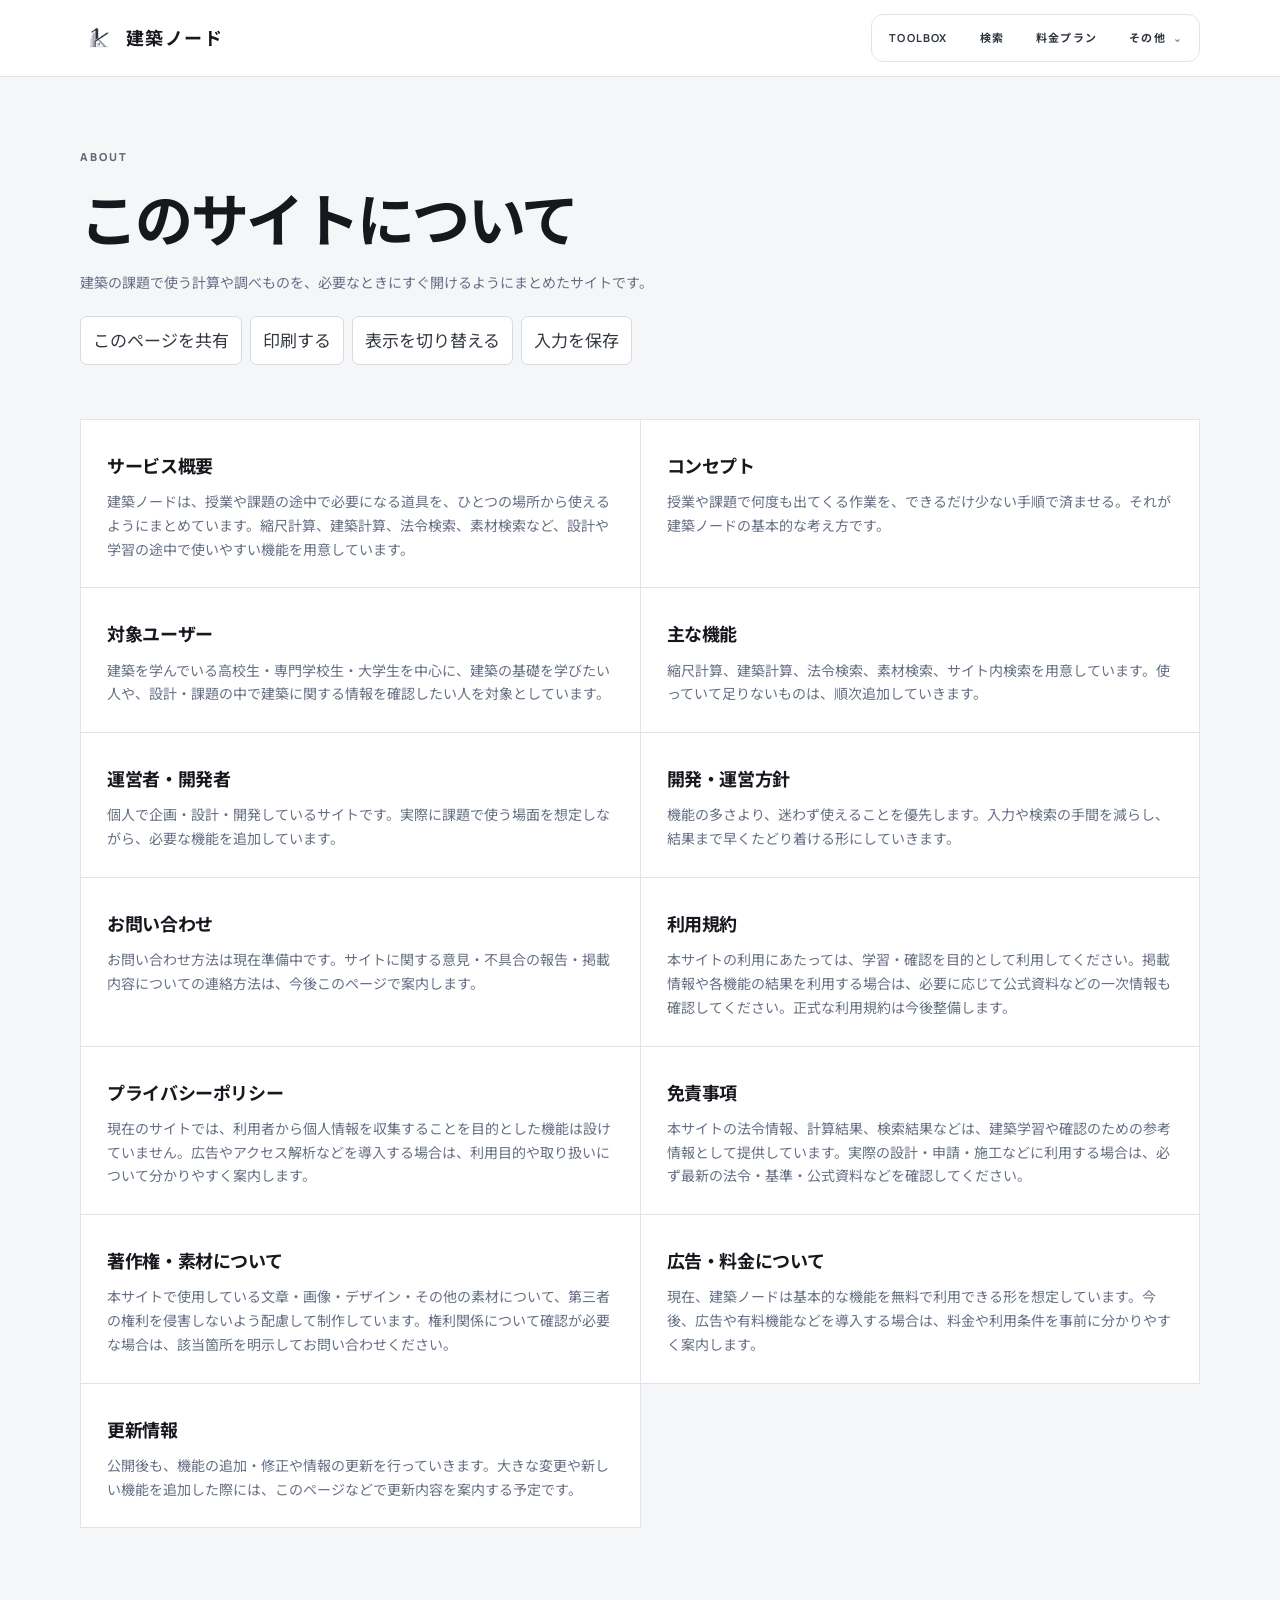
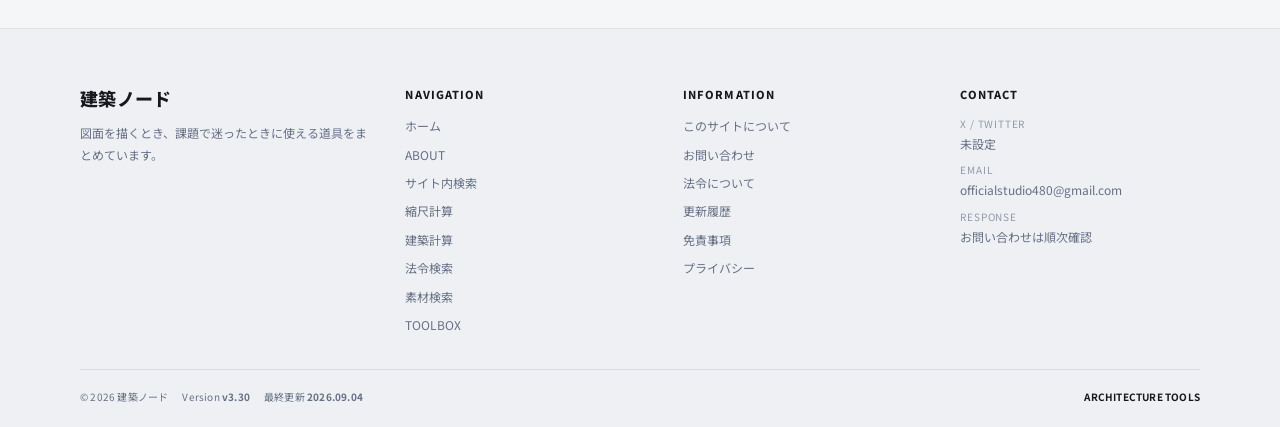
==== commit 8e836d66: "Add files via upload" ====
--- a/about.html
+++ b/about.html
@@ -1,8 +1,33 @@
-<!doctype html><html lang="ja"><head><meta charset="UTF-8"><meta name="viewport" content="width=device-width,initial-scale=1"><title>ABOUT | 建築ノード</title><link rel="stylesheet" href="style.css"></head><body>
+<!doctype html><html lang="ja"><head><meta charset="UTF-8"><meta name="viewport" content="width=device-width,initial-scale=1">
+  <meta name="description" content="建築ノードの目的、対象ユーザー、機能、運営方針、免責事項などを案内しています。建築学生から一般の家づくり・DIYユーザーまで利用できます。">
+  <meta name="robots" content="index, follow">
+  <meta name="author" content="建築ノード">
+  <link rel="canonical" href="about.html">
+  <meta property="og:type" content="website">
+  <meta property="og:title" content="建築ノードについて｜建築・住まいの道具サイト">
+  <meta property="og:description" content="建築ノードの目的、対象ユーザー、機能、運営方針、免責事項などを案内しています。建築学生から一般の家づくり・DIYユーザーまで利用できます。">
+  <meta property="og:site_name" content="建築ノード">
+  <meta name="twitter:card" content="summary">
+  <meta name="twitter:title" content="建築ノードについて｜建築・住まいの道具サイト">
+  <meta name="twitter:description" content="建築ノードの目的、対象ユーザー、機能、運営方針、免責事項などを案内しています。建築学生から一般の家づくり・DIYユーザーまで利用できます。">
+  <meta name="theme-color" content="#f6f7f9">
+<title>建築ノードについて｜建築・住まいの道具サイト</title><link rel="stylesheet" href="style.css"><script type="application/ld+json">
+{
+  "@context": "https://schema.org",
+  "@type": "WebPage",
+  "name": "建築ノードについて｜建築・住まいの道具サイト",
+  "description": "建築ノードの目的、対象ユーザー、機能、運営方針、免責事項などを案内しています。建築学生から一般の家づくり・DIYユーザーまで利用できます。",
+  "inLanguage": "ja"
+}
+  </script>
+  <link rel="preconnect" href="https://fonts.googleapis.com">
+  <link rel="preconnect" href="https://fonts.gstatic.com" crossorigin>
+  <link href="https://fonts.googleapis.com/css2?family=IBM+Plex+Mono:wght@400;500;600&family=Manrope:wght@400;500;600;700;800&family=Noto+Sans+JP:wght@400;500;600;700;800&display=swap" rel="stylesheet">
+</head><body>
 <!-- このページの内容を編集するときは、このHTMLファイルを開いてください。 --><header class="site-header">
   <div class="container header-inner">
     <a class="logo" href="index.html">
-      <span class="logo-mark"><img src="IMG/logo.png" alt=""></span>
+      <span class="logo-mark"><img src="IMG/logo.png" alt="建築ノード"></span>
       <span>建築ノード</span>
     </a>
 
@@ -12,61 +37,102 @@
       <span></span>
       <span></span>
     </button>
-
-    <nav class="main-nav" id="mainNav">
-      <a href="scale.html">縮尺計算</a>
-      <a href="calculator.html">建築計算</a>
-      <a href="law.html">法令検索</a>
-      <a href="materials.html">素材検索</a>
-      <a href="search.html">SEARCH</a>
-      <a href="about.html">ABOUT</a>
+    <nav class="main-nav" id="mainNav" aria-label="メインナビゲーション">
+      <a href="tools.html">TOOLBOX</a>
+      <a href="search.html">検索</a>
+      <a href="plans.html">料金プラン</a>
+      <details class="nav-more">
+        <summary>その他</summary>
+        <div class="nav-more-panel">
+          <a href="scale.html">縮尺計算</a>
+          <a href="calculator.html">建築計算</a>
+          <a href="law.html">法令検索</a>
+          <a href="materials.html">素材検索</a>
+          <a href="about.html">ABOUT</a>
+          <a href="contact.html">CONTACT</a>
+          <a href="mypage.html">マイページ</a>
+        </div>
+      </details>
     </nav>
   </div>
-</header><main class="container page"><div class="page-heading"><p class="eyebrow">ABOUT</p><h1>このサイトについて</h1><p>建築を学ぶ中で必要になる「調べる・計算する・確認する」を、ひとつの場所にまとめた建築学習サポートサイトです。</p>
+</header><main class="container page"><div class="page-heading"><p class="eyebrow">ABOUT</p><h1>このサイトについて</h1><p>建築の課題で使う計算や調べものを、必要なときにすぐ開けるようにまとめたサイトです。</p>
 </div><div class="about-grid"><section class="about-block">
-  <h2>サービス概要</h2><p>建築ノードは、建築を学ぶ学生が授業や課題の中で必要になる情報を、ひとつの場所で確認できるようにまとめた建築学習サポートサイトです。縮尺計算、建築計算、法令検索、素材検索など、設計や学習の途中で使いやすい機能を用意しています。</p></section><section class="about-block">
-    <h2>コンセプト</h2><p>「調べる・計算する・確認する」を、できるだけシンプルに。建築の勉強で何度も行う作業をひとつのサイトにまとめ、必要な情報へ迷わずアクセスできることを目指しています。</p></section><section class="about-block">
+  <h2>サービス概要</h2><p>建築ノードは、授業や課題の途中で必要になる道具を、ひとつの場所から使えるようにまとめています。縮尺計算、建築計算、法令検索、素材検索など、設計や学習の途中で使いやすい機能を用意しています。</p></section><section class="about-block">
+    <h2>コンセプト</h2><p>授業や課題で何度も出てくる作業を、できるだけ少ない手順で済ませる。それが建築ノードの基本的な考え方です。</p></section><section class="about-block">
       <h2>対象ユーザー</h2><p>建築を学んでいる高校生・専門学校生・大学生を中心に、建築の基礎を学びたい人や、設計・課題の中で建築に関する情報を確認したい人を対象としています。</p></section><section class="about-block">
-        <h2>主な機能</h2><p>現在は、縮尺計算、建築計算、法令検索、素材検索、サイト内検索などを用意しています。今後も、建築を学ぶ中で「あると便利」と感じる機能や情報を少しずつ追加していく予定です。</p></section><section class="about-block">
-          <h2>運営者・開発者</h2><p>ARCHI SUPPORTの企画・設計・開発を行う個人制作プロジェクトです。建築を学ぶ側の視点から、実際の学習や課題で使いやすいサイトを目指して制作しています。</p></section><section class="about-block">
-            <h2>開発・運営方針</h2><p>機能を増やすことだけを目的にせず、見やすさ・使いやすさ・情報へのアクセスのしやすさを重視します。建築を学ぶ人が必要なときにすぐ使える、シンプルなサイトを目指します。</p></section><section class="about-block">
-              <h2>お問い合わせ</h2><p>お問い合わせ方法は現在準備中です。サイトに関する意見・不具合の報告・掲載内容についての連絡方法は、今後このページで案内します。</p></section><section class="about-block">
+        <h2>主な機能</h2><p>縮尺計算、建築計算、法令検索、素材検索、サイト内検索を用意しています。使っていて足りないものは、順次追加していきます。</p></section><section class="about-block">
+          <h2>運営者・開発者</h2><p>個人で企画・設計・開発しているサイトです。実際に課題で使う場面を想定しながら、必要な機能を追加しています。</p></section><section class="about-block">
+            <h2>開発・運営方針</h2><p>機能の多さより、迷わず使えることを優先します。入力や検索の手間を減らし、結果まで早くたどり着ける形にしていきます。</p></section><section class="about-block">
+              <h2 id="contact">お問い合わせ</h2><p>お問い合わせ方法は現在準備中です。サイトに関する意見・不具合の報告・掲載内容についての連絡方法は、今後このページで案内します。</p></section><section class="about-block">
                 <h2>利用規約</h2><p>本サイトの利用にあたっては、学習・確認を目的として利用してください。掲載情報や各機能の結果を利用する場合は、必要に応じて公式資料などの一次情報も確認してください。正式な利用規約は今後整備します。</p></section><section class="about-block">
-                  <h2>プライバシーポリシー</h2><p>現在のサイトでは、利用者から個人情報を収集することを目的とした機能は設けていません。広告やアクセス解析などを導入する場合は、利用目的や取り扱いについて分かりやすく案内します。</p></section><section class="about-block">
-                    <h2>免責事項</h2><p>本サイトの法令情報、計算結果、検索結果などは、建築学習や確認のための参考情報として提供しています。実際の設計・申請・施工などに利用する場合は、必ず最新の法令・基準・公式資料などを確認してください。</p></section><section class="about-block">
+                  <h2 id="privacy">プライバシーポリシー</h2><p>現在のサイトでは、利用者から個人情報を収集することを目的とした機能は設けていません。広告やアクセス解析などを導入する場合は、利用目的や取り扱いについて分かりやすく案内します。</p></section><section class="about-block">
+                    <h2 id="disclaimer">免責事項</h2><p>本サイトの法令情報、計算結果、検索結果などは、建築学習や確認のための参考情報として提供しています。実際の設計・申請・施工などに利用する場合は、必ず最新の法令・基準・公式資料などを確認してください。</p></section><section class="about-block">
                       <h2>著作権・素材について</h2><p>本サイトで使用している文章・画像・デザイン・その他の素材について、第三者の権利を侵害しないよう配慮して制作しています。権利関係について確認が必要な場合は、該当箇所を明示してお問い合わせください。</p></section><section class="about-block">
                         <h2>広告・料金について</h2><p>現在、建築ノードは基本的な機能を無料で利用できる形を想定しています。今後、広告や有料機能などを導入する場合は、料金や利用条件を事前に分かりやすく案内します。</p></section><section class="about-block">
                           <h2>更新情報</h2><p>公開後も、機能の追加・修正や情報の更新を行っていきます。大きな変更や新しい機能を追加した際には、このページなどで更新内容を案内する予定です。</p></section></div></main><footer class="site-footer">
-  <div class="container">
-    建築ノード
-    <div class="footer-links">
-      <a href="index.html">ホーム</a>
-      <a href="about.html">ABOUT</a>
-      <a href="scale.html">縮尺計算</a>
-      <a href="calculator.html">建築計算</a>
-      <a href="law.html">法令</a>
-      <a href="materials.html">素材</a>
+  <div class="container site-footer-inner">
+    <div class="footer-top">
+      <div class="footer-brand">
+        <div class="footer-brand-name">建築ノード</div>
+        <p class="footer-brand-copy">図面を描くとき、課題で迷ったときに使える道具をまとめています。</p>
+      </div>
+
+      <div>
+        <div class="footer-heading">Navigation</div>
+        <nav class="footer-links" aria-label="フッターナビゲーション">
+          <a href="index.html">ホーム</a>
+          <a href="about.html">ABOUT</a>
+          <a href="search.html">サイト内検索</a>
+          <a href="scale.html">縮尺計算</a>
+          <a href="calculator.html">建築計算</a>
+          <a href="law.html">法令検索</a>
+          <a href="materials.html">素材検索</a><a href="tools.html">TOOLBOX</a>
+        </nav>
+      </div>
+
+      <div>
+        <div class="footer-heading">Information</div>
+        <div class="footer-links">
+          <a href="about.html">このサイトについて</a>
+          <a href="contact.html">お問い合わせ</a>
+          <a href="law.html">法令について</a>
+          <a href="updates.html">更新履歴</a>
+          <a href="about.html#disclaimer">免責事項</a>
+          <a href="about.html#privacy">プライバシー</a>
+        </div>
+      </div>
+
+      <div>
+        <div class="footer-heading">Contact</div>
+        <div class="footer-contact">
+          <div class="footer-contact-row">
+            <span class="footer-label">X / Twitter</span>
+            <a id="footerXLink" href="#" aria-label="X">未設定</a>
+          </div>
+          <div class="footer-contact-row">
+            <span class="footer-label">Email</span>
+            <a id="footerMailLink" href="#" aria-label="メール">未設定</a>
+          </div>
+          <div class="footer-contact-row">
+            <span class="footer-label">Response</span>
+            <span>お問い合わせは順次確認</span>
+          </div>
+        </div>
+      </div>
+    </div>
+
+    <div class="footer-meta">
+      <div class="footer-meta-left">
+        <span>© 2026 建築ノード</span>
+        <span>Version <strong data-site-version>v3.30</strong></span>
+        <span>最終更新 <strong data-site-updated>2026.09.04</strong></span>
+      </div>
+      <div class="footer-meta-right">
+        <span class="footer-status">ARCHITECTURE TOOLS</span>
+      </div>
     </div>
   </div>
 </footer>
-<script>
-  // スマートフォン用ハンバーガーメニュー
-  const menuButton = document.getElementById("menuToggle");
-  const mainNav = document.getElementById("mainNav");
 
-  if (menuButton && mainNav) {
-    menuButton.addEventListener("click", () => {
-      const isOpen = mainNav.classList.toggle("open");
-      menuButton.setAttribute("aria-expanded", isOpen);
-    });
-
-    mainNav.querySelectorAll("a").forEach((link) => {
-      link.addEventListener("click", () => {
-        mainNav.classList.remove("open");
-        menuButton.setAttribute("aria-expanded", "false");
-      });
-    });
-  }
-  
-</script>
+<script src="script.js"></script>
 </body></html>
--- a/style.css
+++ b/style.css
@@ -1,5 +1,5 @@
 /* ========================================
-   ARCHI SUPPORT - 共通CSS
+   建築ノード - 共通CSS
    ここを編集するとサイト全体のデザインを変更できます。
    ======================================== */
 
@@ -37,7 +37,7 @@
   margin: 0;
   background: var(--background);
   color: var(--text);
-  font-family: "Noto Sans JP", "Inter", sans-serif;
+  font-family: "Noto Sans JP", "Manrope", sans-serif;
   font-size: 17px;
   line-height: 1.7;
   -webkit-font-smoothing: antialiased;
@@ -58,7 +58,7 @@
   position: sticky;
   top: 0;
   z-index: 100;
-  background: rgba(246, 247, 249, 0.92);
+  background: #ffffff;
   border-bottom: 1px solid var(--border);
   backdrop-filter: blur(14px);
 }
@@ -76,7 +76,7 @@
   align-items: center;
   gap: 2px;
   text-decoration: none;
-  font-family: "Inter", sans-serif;
+  font-family: "Manrope", "Noto Sans JP", sans-serif;
   font-size: 20px;
   font-weight: 600;
   letter-spacing: 0.075em;
@@ -87,7 +87,7 @@
   width: 45px;
   display: grid;
   place-items: center;
-  font-family: "Inter", sans-serif;
+  font-family: "Manrope", "Noto Sans JP", sans-serif;
 }
 
 /* PCナビ
@@ -102,7 +102,7 @@
   position: relative;
   padding: 8px 0;
   color: #343840;
-  font-family: "Inter", "Noto Sans JP", sans-serif;
+  font-family: "Manrope", "Noto Sans JP", sans-serif;
   font-size: 11px;
   font-weight: 700;
   letter-spacing: 0.12em;
@@ -176,7 +176,7 @@
 .eyebrow {
   margin: 0 0 20px;
   color: var(--accent);
-  font-family: "Inter", sans-serif;
+  font-family: "Manrope", "Noto Sans JP", sans-serif;
   font-size: 11px;
   font-weight: 800;
   letter-spacing: 0.18em;
@@ -243,17 +243,22 @@
 .section-label {
   margin: 0 0 30px;
   color: var(--accent);
-  font-family: "Inter", sans-serif;
+  font-family: "Manrope", "Noto Sans JP", sans-serif;
   font-size: 11px;
   font-weight: 800;
   letter-spacing: 0.18em;
 }
 
-/* ツールは縦に1つずつ配置 */
+/* ツール一覧：関連するものを視線で追いやすい2列構成 */
 .tool-grid {
   display: grid;
-  grid-template-columns: 1fr;
-  gap: 4px;
+  grid-template-columns: repeat(2, minmax(0, 1fr));
+  gap: 14px;
+}
+
+.tool-grid-extended {
+  grid-template-columns: repeat(2, minmax(0, 1fr));
+  gap: 18px;
 }
 
 .tool-card {
@@ -280,7 +285,7 @@
 
 .tool-number {
   color: var(--muted);
-  font-family: "Inter", sans-serif;
+  font-family: "Manrope", "Noto Sans JP", sans-serif;
   font-size: 10px;
   font-weight: 700;
   letter-spacing: 0.14em;
@@ -303,7 +308,7 @@
 .tool-card::after {
   content: "→";
   color: var(--accent);
-  font-family: "Inter", sans-serif;
+  font-family: "Manrope", "Noto Sans JP", sans-serif;
   font-size: 18px;
   transition: transform 0.18s ease;
 }
@@ -740,7 +745,7 @@
 .quick-search-label {
   margin: 0 0 12px;
   color: var(--accent);
-  font-family: "Inter", sans-serif;
+  font-family: "Manrope", "Noto Sans JP", sans-serif;
   font-size: 10px;
   font-weight: 800;
   letter-spacing: 0.16em;
@@ -848,3 +853,1399 @@
     background-size: 20px 20px, 20px 20px, 100px 100px, 100px 100px;
   }
 }
+
+
+
+/* ========================================
+   建築ラボ - トップページの控えめなオブジェクトモーション
+   ※既存レイアウト・寸法・配置には触れません
+   ======================================== */
+@keyframes archiObjectFloatA {
+  0%, 100% { transform: translate3d(0, 0, 0) rotate(0deg); }
+  50% { transform: translate3d(18px, -12px, 0) rotate(3deg); }
+}
+
+@keyframes archiObjectFloatB {
+  0%, 100% { transform: translate3d(0, 0, 0) rotate(0deg); }
+  50% { transform: translate3d(-16px, 10px, 0) rotate(-2deg); }
+}
+
+@keyframes archiObjectFloatC {
+  0%, 100% { transform: translate3d(0, 0, 0) rotate(0deg); opacity: .26; }
+  50% { transform: translate3d(9px, -8px, 0) rotate(5deg); opacity: .42; }
+}
+
+@keyframes archiObjectLine {
+  0%, 100% { transform: translateX(-8px); opacity: .10; }
+  50% { transform: translateX(8px); opacity: .28; }
+}
+
+@keyframes archiArrow {
+  0%, 100% { transform: translateX(0); }
+  50% { transform: translateX(5px); }
+}
+
+.home-page .hero {
+  position: relative;
+  overflow: hidden;
+  isolation: isolate;
+}
+
+/* 既存のヒーロー背景に、建築模型のような薄いオブジェクトを浮かせる */
+.home-page .hero::before {
+  content: "";
+  position: absolute;
+  top: 18%;
+  right: 9%;
+  width: 170px;
+  height: 110px;
+  border: 1px solid rgba(49, 95, 232, .18);
+  background: rgba(255, 255, 255, .18);
+  box-shadow: 26px 20px 0 -1px rgba(49, 95, 232, .035);
+  pointer-events: none;
+  z-index: 1;
+  animation: archiObjectFloatA 7.5s ease-in-out infinite;
+}
+
+.home-page .hero::after {
+  content: "";
+  position: absolute;
+  right: 16%;
+  bottom: 16%;
+  width: 90px;
+  height: 90px;
+  border: 1px solid rgba(49, 95, 232, .16);
+  border-radius: 50%;
+  background:
+    linear-gradient(rgba(49, 95, 232, .12), rgba(49, 95, 232, .12)) center / 100% 1px no-repeat,
+    linear-gradient(90deg, rgba(49, 95, 232, .12), rgba(49, 95, 232, .12)) center / 1px 100% no-repeat;
+  pointer-events: none;
+  z-index: 1;
+  animation: archiObjectFloatB 9s ease-in-out infinite;
+}
+
+.home-page .hero-inner {
+  position: relative;
+  z-index: 3;
+}
+
+/* 3つ目の小さな物体 */
+.home-page .hero .container::before {
+  content: "";
+  position: absolute;
+  right: 6%;
+  top: 52%;
+  width: 34px;
+  height: 34px;
+  border: 1px solid rgba(49, 95, 232, .18);
+  transform: rotate(45deg);
+  pointer-events: none;
+  z-index: 2;
+  animation: archiObjectFloatC 6.2s ease-in-out infinite;
+}
+
+/* 基準線もほんの少しだけ動かす */
+.home-page .hero .container::after {
+  content: "";
+  position: absolute;
+  right: 7%;
+  top: 35%;
+  width: 180px;
+  height: 1px;
+  background: linear-gradient(to right, transparent, rgba(49, 95, 232, .20), transparent);
+  pointer-events: none;
+  z-index: 1;
+  animation: archiObjectLine 5.5s ease-in-out infinite;
+}
+
+.home-page .hero-button span:last-child {
+  animation: archiArrow 1.9s ease-in-out infinite;
+}
+
+@media (max-width: 760px) {
+  .home-page .hero::before {
+    right: -45px;
+    width: 120px;
+    height: 78px;
+  }
+
+  .home-page .hero::after {
+    right: 4%;
+    bottom: 14%;
+    width: 70px;
+    height: 70px;
+  }
+
+  .home-page .hero .container::before,
+  .home-page .hero .container::after {
+    right: 4%;
+  }
+}
+
+@media (prefers-reduced-motion: reduce) {
+  .home-page .hero::before,
+  .home-page .hero::after,
+  .home-page .hero .container::before,
+  .home-page .hero .container::after,
+  .home-page .hero-button span:last-child {
+    animation: none;
+  }
+}
+
+/* ========================================
+   建築ノード - 共通フッター v3.3
+   ======================================== */
+.site-footer {
+  margin-top: 72px;
+  padding: 0;
+  border-top: 1px solid var(--border);
+  background: rgba(244, 245, 247, 0.94);
+  color: var(--sub-text);
+  font-size: 12px;
+}
+
+.site-footer-inner {
+  padding: 42px 0 22px;
+}
+
+.footer-top {
+  display: grid;
+  grid-template-columns: 1.2fr 1fr 1fr 1fr;
+  gap: 38px;
+  padding-bottom: 34px;
+}
+
+.footer-brand {
+  min-width: 0;
+}
+
+.footer-brand-name {
+  color: var(--text);
+  font-size: 18px;
+  font-weight: 800;
+  letter-spacing: .02em;
+  margin-bottom: 8px;
+}
+
+.footer-brand-copy {
+  max-width: 320px;
+  line-height: 1.8;
+  margin: 0;
+}
+
+.footer-heading {
+  color: var(--text);
+  font-size: 11px;
+  font-weight: 800;
+  letter-spacing: .1em;
+  margin: 2px 0 12px;
+  text-transform: uppercase;
+}
+
+.footer-links {
+  display: grid;
+  gap: 8px;
+  margin: 0;
+}
+
+.footer-links a,
+.footer-contact a {
+  color: inherit;
+  text-decoration: none;
+}
+
+.footer-links a:hover,
+.footer-contact a:hover {
+  color: var(--accent);
+}
+
+.footer-contact {
+  display: grid;
+  gap: 9px;
+  line-height: 1.6;
+}
+
+.footer-contact-row {
+  display: grid;
+  gap: 2px;
+}
+
+.footer-label {
+  font-size: 10px;
+  letter-spacing: .08em;
+  text-transform: uppercase;
+  opacity: .68;
+}
+
+.footer-meta {
+  display: flex;
+  justify-content: space-between;
+  gap: 20px;
+  padding-top: 18px;
+  border-top: 1px solid var(--border);
+  font-size: 10px;
+  letter-spacing: .02em;
+}
+
+.footer-meta-left,
+.footer-meta-right {
+  display: flex;
+  flex-wrap: wrap;
+  gap: 14px;
+}
+
+.footer-status {
+  color: var(--text);
+  font-weight: 700;
+}
+
+@media (max-width: 760px) {
+  .site-footer {
+    margin-top: 56px;
+  }
+  .site-footer-inner {
+    padding: 34px 0 18px;
+  }
+  .footer-top {
+    grid-template-columns: 1fr 1fr;
+    gap: 28px 22px;
+  }
+  .footer-brand {
+    grid-column: 1 / -1;
+  }
+  .footer-meta {
+    align-items: flex-start;
+    flex-direction: column;
+    gap: 8px;
+  }
+}
+
+@media (max-width: 480px) {
+  .footer-top {
+    grid-template-columns: 1fr;
+  }
+  .footer-brand {
+    grid-column: auto;
+  }
+}
+
+/* CONTACT page */
+.contact-card { min-height: 180px; }
+.contact-card p { line-height: 1.8; }
+.contact-card a { transition: opacity .2s ease; }
+.contact-card a:hover { opacity: .6; }
+
+/* ========================================
+   建築ノード v3.2 / QUICK ACCESS & UTILITIES
+   既存レイアウトの上に機能を追加するための補助スタイル
+   ======================================== */
+.node-dashboard { padding-top: 34px; }
+.node-dashboard-head { display:flex; align-items:flex-end; justify-content:space-between; gap:28px; margin-bottom:24px; }
+.node-dashboard-head h2 { margin:0; font-size:clamp(22px,3vw,32px); letter-spacing:-.03em; }
+.node-quick-search { display:flex; gap:8px; width:min(440px,100%); }
+.node-quick-search input { flex:1; min-width:0; }
+.node-dashboard-grid { display:grid; grid-template-columns:1fr 1fr; gap:16px; }
+.node-dashboard-panel { border:1px solid var(--border); background:rgba(255,255,255,.68); padding:18px; }
+.node-panel-head { display:flex; justify-content:space-between; align-items:center; gap:12px; margin-bottom:14px; font-size:10px; font-weight:800; letter-spacing:.12em; }
+.node-panel-head a { color:var(--sub-text); text-decoration:none; letter-spacing:0; font-size:11px; font-weight:600; }
+.node-mini-grid { display:grid; grid-template-columns:1fr 1fr; gap:10px; }
+.node-mini-card { position:relative; display:flex; flex-direction:column; gap:3px; min-width:0; padding:13px 38px 12px 13px; border:1px solid var(--border); background:var(--surface); text-decoration:none; transition:transform .2s ease, border-color .2s ease, box-shadow .2s ease; }
+.node-mini-card:hover { transform:translateY(-2px); border-color:rgba(49,95,232,.35); box-shadow:var(--shadow); }
+.node-mini-card span { color:var(--accent); font:700 9px/1.2 sans-serif; letter-spacing:.12em; }
+.node-mini-card strong { font-size:14px; }
+.node-mini-card small { color:var(--sub-text); font-size:10px; line-height:1.5; }
+.node-empty { margin:0; color:var(--muted); font-size:11px; }
+.node-favorite-host { position:relative; }
+.node-favorite { position:absolute; top:9px; right:9px; z-index:4; width:26px; height:26px; padding:0; border:1px solid var(--border); border-radius:50%; background:rgba(255,255,255,.94); color:var(--muted); font-size:15px; line-height:1; cursor:pointer; display:grid; place-items:center; transition:color .2s ease, border-color .2s ease, transform .2s ease; }
+.node-favorite:hover { transform:scale(1.05); }
+.node-favorite.active { color:var(--accent); border-color:rgba(49,95,232,.28); }
+.tool-card .node-favorite { opacity:0; }
+.tool-card:hover .node-favorite, .tool-card:focus-within .node-favorite, .node-favorite.active { opacity:1; }
+.result-actions { display:flex; justify-content:flex-end; margin-top:7px; }
+.result-copy, .preset-example { border:1px solid var(--border); background:var(--surface); color:var(--sub-text); border-radius:7px; padding:6px 9px; font:600 10px/1.2 "Noto Sans JP",sans-serif; cursor:pointer; transition:border-color .18s ease, color .18s ease, background .18s ease; }
+.result-copy:hover, .preset-example:hover { color:var(--accent); border-color:rgba(49,95,232,.35); background:#fbfcff; }
+.preset-example { display:block; margin:0 0 9px; }
+.update-list { display:grid; gap:14px; }
+.update-item { border:1px solid var(--border); background:var(--surface); padding:22px 24px; }
+.update-item > div { display:flex; align-items:center; gap:10px; margin-bottom:9px; }
+.update-version { color:var(--accent); font:800 11px/1 sans-serif; letter-spacing:.08em; }
+.update-date { color:var(--muted); font:600 10px/1 sans-serif; }
+.update-item h2 { margin:0 0 7px; font-size:17px; }
+.update-item p { margin:0; color:var(--sub-text); font-size:12px; line-height:1.8; }
+
+@media (max-width:760px){
+  .node-dashboard-head{align-items:stretch; flex-direction:column;}
+  .node-quick-search{width:100%;}
+  .node-dashboard-grid{grid-template-columns:1fr;}
+}
+@media (max-width:480px){
+  .node-mini-grid{grid-template-columns:1fr;}
+  .node-quick-search{flex-direction:column;}
+  .node-quick-search .button{width:100%;}
+}
+
+/* v3.3 usability: keyboard focus and touch feedback */
+:focus-visible {
+  outline: 2px solid rgba(49, 95, 232, .55);
+  outline-offset: 3px;
+}
+
+.main-nav > a,
+.button,
+.hero-button,
+.quick-search-button,
+.node-favorite,
+.result-copy,
+.preset-example {
+  -webkit-tap-highlight-color: transparent;
+}
+
+@media (hover: none) {
+  .tool-card:hover {
+    padding-left: 24px;
+    box-shadow: none;
+  }
+  .quick-search-button:hover {
+    transform: none;
+  }
+}
+
+/* ========================================
+   v3.4 / 情報設計・余白の再調整
+   既存のレイアウト骨格は維持し、セクション間の呼吸だけを整える
+   ======================================== */
+.section {
+  padding-top: 104px;
+  padding-bottom: 120px;
+}
+
+.section + .section {
+  padding-top: 118px;
+}
+
+.page {
+  padding-top: 84px;
+  padding-bottom: 118px;
+}
+
+.page-heading {
+  margin-bottom: 54px;
+}
+
+.section-label {
+  margin-bottom: 34px;
+}
+
+.tool-grid {
+  gap: 7px;
+}
+
+.node-dashboard-head {
+  margin-bottom: 34px;
+}
+
+.node-dashboard-panel + .node-dashboard-panel {
+  margin-top: 0;
+}
+
+/* カードの中身は詰めすぎず、セクション間との強弱をつける */
+.card h2,
+.about-block h2 {
+  margin-top: 8px;
+  margin-bottom: 11px;
+}
+
+.notice {
+  margin-top: 34px;
+}
+
+.search-box {
+  margin-bottom: 22px;
+}
+
+.result-count {
+  margin: 0 0 18px;
+}
+
+@media (max-width: 760px) {
+  .section {
+    padding-top: 78px;
+    padding-bottom: 88px;
+  }
+
+  .section + .section {
+    padding-top: 88px;
+  }
+
+  .page {
+    padding-top: 64px;
+    padding-bottom: 88px;
+  }
+
+  .page-heading {
+    margin-bottom: 38px;
+  }
+
+  .section-label {
+    margin-bottom: 26px;
+  }
+}
+
+
+/* v3.5 TOOLBOX */
+.toolbox-purpose{display:flex;flex-wrap:wrap;gap:8px;margin:26px 0 34px;border-bottom:1px solid var(--border,#ddd);padding-bottom:14px}.purpose-tab{appearance:none;background:transparent;border:1px solid #d8dce2;border-radius:999px;padding:9px 15px;font:inherit;color:inherit;cursor:pointer}.purpose-tab.active,.purpose-tab:hover{background:#111;color:#fff;border-color:#111}.toolbox-grid{display:grid;grid-template-columns:repeat(2,minmax(0,1fr));gap:22px}.feature-tool{padding:26px;border:1px solid #dfe3e8;background:#fff;box-shadow:0 8px 30px rgba(20,25,30,.045)}.feature-tool h2{margin:8px 0 8px}.feature-tool>p{margin:0 0 18px;color:#58606a}.mini-calc label,.dimension-compare label,.image-measure label{display:block;margin:9px 0 6px;font-size:.88rem}.mini-calc input,.mini-calc select,.dimension-compare input,.image-measure input{width:100%;box-sizing:border-box}.mini-calc .two,.image-measure .two{display:grid;grid-template-columns:1fr 1fr;gap:12px}.feature-tool .result{margin-top:12px}.measure-preview{display:block;max-width:100%;max-height:260px;object-fit:contain;border:1px solid #e1e4e8;margin-top:14px}.toolbox-links{padding-top:72px}.next-links{display:grid;grid-template-columns:repeat(3,1fr);gap:14px}.next-links a{display:grid;grid-template-columns:1fr auto;gap:4px;padding:18px;border-top:1px solid #111;border-bottom:1px solid #ddd;color:inherit;text-decoration:none}.next-links span{font-weight:700}.next-links small{grid-column:1;color:#666}.next-links b{grid-column:2;grid-row:1/3;align-self:center}.purpose-strip{padding-top:20px}.purpose-strip-head{display:flex;align-items:end;justify-content:space-between;gap:24px;margin-bottom:18px}.purpose-strip-grid{display:grid;grid-template-columns:repeat(4,1fr);border-top:1px solid #ddd;border-bottom:1px solid #ddd}.purpose-strip-grid a{display:block;padding:18px;border-right:1px solid #ddd;color:inherit;text-decoration:none}.purpose-strip-grid a:last-child{border-right:0}.purpose-strip-grid strong,.purpose-strip-grid span{display:block}.purpose-strip-grid span{margin-top:6px;color:#68707a;font-size:.9rem}@media(max-width:760px){.toolbox-grid{grid-template-columns:1fr}.next-links{grid-template-columns:1fr}.purpose-strip-head{align-items:start;flex-direction:column}.purpose-strip-grid{grid-template-columns:1fr 1fr}.purpose-strip-grid a:nth-child(2){border-right:0}.purpose-strip-grid a:nth-child(1),.purpose-strip-grid a:nth-child(2){border-bottom:1px solid #ddd}.mini-calc .two,.image-measure .two{grid-template-columns:1fr}.feature-tool{padding:20px}}
+
+.plan-list{display:grid;gap:8px;margin-top:14px}.plan-item{display:grid;grid-template-columns:24px 1fr auto;gap:8px;align-items:center;border-bottom:1px solid #e5e7ea;padding:9px 0}.plan-item small{color:#666}.measure-canvas{display:block;width:100%;max-height:320px;border:1px solid #e1e4e8;margin-top:14px;cursor:crosshair;background:#fafafa}.measure-preview{display:none!important}
+
+/* v3.6 - everyday architecture tools */
+.node-tool-suite{padding-top:clamp(72px,9vw,132px)}
+.section-intro{max-width:760px;margin-bottom:44px}
+.section-intro h2{margin:.25rem 0 .8rem;font-size:clamp(28px,4vw,42px);letter-spacing:-.03em}
+.section-intro>p:last-child{max-width:680px;line-height:1.9}
+.node-tool-category{margin-top:72px;padding-top:34px;border-top:1px solid var(--line,#ddd)}
+.category-head{margin-bottom:28px}
+.category-head h3{margin:.2rem 0 .45rem;font-size:clamp(23px,3vw,32px)}
+.category-head p{margin:0;line-height:1.8;max-width:680px}
+.tool-grid-extended{margin-top:0}
+.node-mini-tool h2{font-size:21px;line-height:1.35;margin:.35rem 0 .55rem}
+.node-mini-tool>p{line-height:1.7;min-height:3.4em}
+.knowledge-links{display:grid;gap:10px}
+.knowledge-links a{display:grid;grid-template-columns:120px 1fr auto 28px;gap:14px;align-items:center;padding:20px 0;border-top:1px solid var(--line,#ddd);text-decoration:none;color:inherit}
+.knowledge-links a:last-child{border-bottom:1px solid var(--line,#ddd)}
+.knowledge-links strong{font-size:18px}.knowledge-links small{opacity:.72}.knowledge-links b{font-size:20px;font-weight:400;transition:transform .25s}.knowledge-links a:hover b{transform:translateX(4px)}
+.practical-grid{display:grid;grid-template-columns:repeat(4,minmax(0,1fr));gap:12px}
+.practical-card{display:flex;flex-direction:column;min-height:150px;padding:22px;border:1px solid var(--line,#ddd);text-decoration:none;color:inherit;background:rgba(255,255,255,.35);transition:transform .25s ease,border-color .25s ease}
+.practical-card span{font-size:22px;margin-bottom:26px}.practical-card strong{font-size:17px;margin-bottom:8px}.practical-card small{line-height:1.6;opacity:.72}.practical-card:hover{transform:translateY(-3px);border-color:currentColor}
+@media (max-width: 900px){
+  .tool-grid, .tool-grid-extended { grid-template-columns: 1fr; }
+  .practical-grid{grid-template-columns:repeat(2,minmax(0,1fr))}
+  .knowledge-links a{grid-template-columns:100px 1fr 22px}
+  .knowledge-links small{grid-column:2}
+}
+@media (max-width: 640px){.node-tool-category{margin-top:54px}.practical-grid{grid-template-columns:1fr}.knowledge-links a{grid-template-columns:1fr 24px}.knowledge-links .tool-number{grid-column:1}.knowledge-links strong{grid-column:1}.knowledge-links small{grid-column:1}.knowledge-links b{grid-column:2;grid-row:1 / span 3;align-self:center}}
+
+/* v3.7 pricing page */
+.pricing-grid{display:grid;grid-template-columns:repeat(3,minmax(0,1fr));gap:24px;align-items:stretch}
+.pricing-card{border:1px solid var(--line,#ddd);padding:30px;background:rgba(255,255,255,.72);display:flex;flex-direction:column;min-height:520px}
+.pricing-card.featured{transform:translateY(-8px);box-shadow:0 18px 50px rgba(0,0,0,.08)}
+.pricing-top{display:flex;justify-content:space-between;align-items:center;gap:12px}
+.pricing-badge{font-size:.72rem;padding:5px 9px;border:1px solid currentColor;letter-spacing:.04em}
+.pricing-card h2{font-size:2rem;margin:24px 0 8px;letter-spacing:-.03em}
+.pricing-desc{min-height:44px;margin:0 0 18px;opacity:.76}
+.price{font-size:2.5rem;font-weight:700;letter-spacing:-.04em;margin-bottom:22px}.price small{font-size:.9rem;font-weight:500}
+.pricing-card ul{margin:0 0 28px;padding-left:1.1em;line-height:2;flex:1}.pricing-card .button{width:100%;justify-content:center}
+.pricing-note{margin-top:28px;border-left:2px solid currentColor;padding:16px 20px;background:rgba(0,0,0,.03)}
+.pricing-note p{margin:.45rem 0 0}
+@media (max-width:860px){.pricing-grid{grid-template-columns:1fr}.pricing-card.featured{transform:none}}
+
+
+/* ---------- 有料機能 / ロック表示 ---------- */
+.premium-preview-section {
+  border-top: 1px solid var(--border);
+}
+.premium-feature-grid, .locked-tool-grid {
+  display: grid;
+  grid-template-columns: repeat(3, 1fr);
+  gap: 12px;
+}
+.premium-feature {
+  position: relative;
+  min-height: 190px;
+  padding: 24px;
+  background: var(--surface);
+  border: 1px solid var(--border);
+  border-radius: 10px;
+  box-shadow: var(--shadow);
+}
+.premium-feature.pro {
+  background: linear-gradient(180deg, var(--surface), #f8f9fb);
+}
+.lock-badge {
+  position: absolute;
+  top: 16px;
+  right: 16px;
+  padding: 5px 9px;
+  border: 1px solid #d8dce3;
+  border-radius: 999px;
+  background: #f4f5f7;
+  color: #4a5260;
+  font-size: 10px;
+  font-weight: 800;
+  letter-spacing: .08em;
+}
+.premium-feature h3 { margin: 12px 0 8px; font-size: 18px; }
+.premium-feature p { margin: 0; color: var(--sub-text); font-size: 13px; line-height: 1.7; }
+.premium-demo {
+  display: flex; gap: 6px; flex-wrap: wrap; margin-top: 20px;
+}
+.premium-demo span {
+  padding: 6px 9px; border: 1px solid #e0e3e8; border-radius: 6px;
+  background: #fafbfc; color: #667080; font-size: 11px;
+}
+.premium-cta {
+  display: flex; justify-content: space-between; align-items: center; gap: 20px;
+  margin-top: 18px; padding: 22px 24px; border: 1px solid var(--border);
+  background: #f5f6f8; border-radius: 10px;
+}
+.premium-cta strong { font-size: 16px; color: var(--text); }
+.premium-cta p { margin: 5px 0 0; color: var(--sub-text); font-size: 12px; }
+.premium-tools-lock { border-top: 1px solid var(--border); }
+.locked-tool {
+  display: grid; grid-template-columns: auto 1fr auto; align-items: center; gap: 14px;
+  min-height: 112px; padding: 18px 20px; text-decoration: none;
+  background: var(--surface); border: 1px solid var(--border); border-radius: 9px;
+  transition: transform .18s ease, box-shadow .18s ease, border-color .18s ease;
+}
+.locked-tool:hover { transform: translateY(-2px); box-shadow: var(--shadow); border-color: #c7cdd6; }
+.locked-tool.pro { background: #f9fafb; }
+.lock-icon { font-size: 19px; opacity: .8; }
+.locked-tool h3 { margin: 5px 0 3px; color: var(--text); font-size: 16px; }
+.locked-tool p { margin: 0; color: var(--sub-text); font-size: 12px; }
+.lock-plan {
+  padding: 5px 8px; border-radius: 999px; background: #eef0f4; color: #525a68;
+  font-size: 9px; font-weight: 800; letter-spacing: .1em;
+}
+@media (max-width: 900px) {
+  .premium-feature-grid, .locked-tool-grid { grid-template-columns: repeat(2, 1fr); }
+}
+@media (max-width: 620px) {
+  .premium-feature-grid, .locked-tool-grid { grid-template-columns: 1fr; }
+  .premium-cta { flex-direction: column; align-items: flex-start; }
+}
+
+/* v3.8 premium lock presentation */
+.locked-tool.premium-gray, .premium-feature {
+  filter: grayscale(0.65);
+}
+.locked-tool.premium-gray {
+  background: linear-gradient(180deg, rgba(240,240,240,.92), rgba(228,228,228,.86));
+  color: #686868;
+  border-color: rgba(90,90,90,.14);
+  opacity: .78;
+  transition: opacity .2s ease, transform .2s ease, filter .2s ease;
+}
+.locked-tool.premium-gray:hover {
+  opacity: .94;
+  filter: grayscale(.45);
+}
+.lock-icon, .lock-badge { white-space: nowrap; }
+
+/* v3.10: premium lock modal */
+.premium-lock-modal{position:fixed;inset:0;display:none;align-items:center;justify-content:center;padding:20px;background:rgba(15,18,22,.42);z-index:9999}
+.premium-lock-modal.is-open{display:flex}
+.premium-lock-dialog{width:min(440px,100%);background:#fff;border:1px solid #d9dde4;border-radius:14px;padding:28px;box-shadow:0 24px 80px rgba(0,0,0,.18)}
+.premium-lock-dialog .lock-kicker{font-size:11px;letter-spacing:.12em;font-weight:800;color:#707782}
+.premium-lock-dialog h2{margin:8px 0 10px;font-size:22px;line-height:1.35}
+.premium-lock-dialog p{margin:0 0 20px;color:#606876;font-size:13px;line-height:1.8}
+.premium-lock-actions{display:flex;gap:10px;justify-content:flex-end}
+.premium-lock-actions a,.premium-lock-actions button{font:inherit;border:1px solid #d5d9df;background:#f6f7f8;padding:10px 14px;border-radius:8px;cursor:pointer;text-decoration:none;color:#20242a}
+.premium-lock-actions a.primary{background:#171a1f;color:#fff;border-color:#171a1f}
+.locked-tool.premium-gray{cursor:pointer}
+
+
+/* ---------- v3.11 information hierarchy ---------- */
+.toolbox-page .page-heading { margin-bottom: 34px; }
+.toolbox-purpose {
+  display: grid;
+  grid-template-columns: repeat(5, minmax(0, 1fr));
+  gap: 8px;
+  margin: 0 0 64px;
+  padding: 0 0 18px;
+  border-bottom: 1px solid var(--border);
+}
+.purpose-tab {
+  min-height: 48px;
+  border: 1px solid var(--border);
+  border-radius: 0;
+  background: var(--surface);
+}
+.purpose-tab.active, .purpose-tab:hover {
+  background: var(--text);
+  color: #fff;
+  border-color: var(--text);
+}
+.toolbox-page > .toolbox-grid {
+  margin-bottom: 10px;
+}
+.node-tool-suite {
+  margin-top: 92px;
+  padding-top: 0;
+}
+.node-tool-category {
+  margin-top: 78px;
+  padding-top: 34px;
+  border-top: 1px solid var(--border);
+}
+.node-tool-category:first-of-type { margin-top: 52px; }
+.category-head {
+  display: grid;
+  grid-template-columns: minmax(130px, 180px) 1fr;
+  column-gap: 20px;
+  align-items: baseline;
+  margin-bottom: 24px;
+}
+.category-head .section-label { margin: 0; }
+.category-head h3 { margin: 0; }
+.category-head p {
+  grid-column: 2;
+  margin: 8px 0 0;
+  max-width: 720px;
+}
+.section-intro {
+  max-width: 760px;
+  margin-bottom: 50px;
+}
+@media (max-width: 760px) {
+  .toolbox-purpose { grid-template-columns: repeat(2, minmax(0, 1fr)); margin-bottom: 48px; }
+  .node-tool-suite { margin-top: 64px; }
+  .node-tool-category { margin-top: 56px; }
+  .category-head { grid-template-columns: 1fr; row-gap: 5px; }
+  .category-head p { grid-column: 1; }
+}
+
+.toolbox-purpose-intro{display:flex;align-items:baseline;gap:18px;margin:0 0 12px}.toolbox-purpose-intro p{margin:0;color:var(--sub-text);font-size:13px}@media(max-width:760px){.toolbox-purpose-intro{display:block}.toolbox-purpose-intro .section-label{display:block;margin-bottom:6px}}
+
+
+/* v3.12 information architecture polish */
+.toolbox-page > .toolbox-grid {
+  width: 100%;
+  align-items: stretch;
+}
+.toolbox-page > .toolbox-grid > .feature-tool {
+  min-width: 0;
+}
+.node-tool-suite {
+  width: 100%;
+  grid-column: 1 / -1;
+}
+.node-tool-category[hidden] { display: none; }
+.purpose-strip-grid {
+  display: grid;
+  grid-template-columns: repeat(4, minmax(0, 1fr));
+  gap: 14px;
+  border: 0;
+}
+.purpose-strip-grid .purpose-card {
+  position: relative;
+  min-height: 150px;
+  padding: 22px 22px 20px;
+  border: 1px solid #dfe3e8;
+  background: #fff;
+  color: inherit;
+  text-decoration: none;
+  box-shadow: 0 8px 30px rgba(20,25,30,.045);
+  transition: transform .2s ease, box-shadow .2s ease, border-color .2s ease;
+}
+.purpose-strip-grid .purpose-card:hover {
+  transform: translateY(-3px);
+  border-color: #c9ced5;
+  box-shadow: 0 14px 36px rgba(20,25,30,.08);
+}
+.purpose-card small {
+  display: block;
+  color: #2457d6;
+  font-size: 10px;
+  font-weight: 800;
+  letter-spacing: .14em;
+}
+.purpose-card strong {
+  display: block;
+  margin-top: 30px;
+  font-size: 19px;
+  line-height: 1.35;
+}
+.purpose-card span {
+  display: block;
+  margin-top: 8px;
+  color: #68707a;
+  font-size: 13px;
+  line-height: 1.6;
+}
+.purpose-card b {
+  position: absolute;
+  right: 20px;
+  bottom: 17px;
+  font-size: 17px;
+  font-weight: 500;
+  transition: transform .2s ease;
+}
+.purpose-card:hover b { transform: translateX(4px); }
+@media (max-width: 980px) {
+  .purpose-strip-grid { grid-template-columns: repeat(2, minmax(0, 1fr)); }
+}
+@media (max-width: 760px) {
+  .purpose-strip-grid { grid-template-columns: 1fr; }
+  .purpose-strip-grid .purpose-card { min-height: 128px; }
+  .purpose-card strong { margin-top: 20px; }
+}
+.toolbox-filter-count{margin:-48px 0 22px;color:#6b7280;font-size:12px;letter-spacing:.03em}
+@media(max-width:760px){.toolbox-filter-count{margin:-34px 0 18px}}
+
+
+/* v3.13 - human-made touch + reliable filtering */
+.maker-note{margin:34px 0 12px;padding:18px 0 0;border-top:1px solid var(--border);display:grid;grid-template-columns:180px minmax(0,640px);column-gap:20px;align-items:start}.maker-note .section-label{margin:0}.maker-note p{margin:0;line-height:1.85;color:#59616b}.toolbox-purpose{gap:14px;margin-bottom:36px;padding:0;border:0}.toolbox-purpose .purpose-card{width:100%;min-width:0;min-height:152px;padding:22px;text-align:left;position:relative}.toolbox-purpose .purpose-card strong{display:block;margin:28px 0 7px;font-size:18px;line-height:1.35}.toolbox-purpose .purpose-card small{display:block;color:#68707a;font-size:12px;line-height:1.6}.toolbox-purpose .purpose-card b{position:absolute;right:18px;bottom:17px;font-size:17px;font-weight:500;transition:transform .2s ease}.toolbox-purpose .purpose-card:hover b,.toolbox-purpose .purpose-card.active b{transform:translateX(4px)}.toolbox-purpose .purpose-card.active{background:#111;color:#fff;border-color:#111}.toolbox-purpose .purpose-card.active small{color:rgba(255,255,255,.72)}.toolbox-purpose .purpose-card.active .tool-number{color:#fff}.toolbox-filter-count{margin:0 0 24px;padding-bottom:10px;border-bottom:1px solid var(--border)}[data-purpose][hidden]{display:none!important}.node-tool-category[hidden]{display:none!important}
+@media(max-width:960px){.toolbox-purpose{grid-template-columns:repeat(3,minmax(0,1fr))}.maker-note{grid-template-columns:1fr;row-gap:7px}}
+@media(max-width:760px){.toolbox-purpose{grid-template-columns:1fr 1fr}.maker-note{display:block}.maker-note .section-label{display:block;margin-bottom:8px}}
+@media(max-width:480px){.toolbox-purpose{grid-template-columns:1fr}}
+
+
+/* v3.13 - consistent toolbox + human-maintained note */
+.footer-human-note{padding:0 0 18px;margin-top:-4px;color:#5f6772;font-size:12px;line-height:1.8;border-bottom:1px solid var(--border,#e1e5ea)}
+.toolbox-page .toolbox-grid{grid-template-columns:repeat(2,minmax(0,1fr));gap:20px}
+.toolbox-page .node-tool-suite{display:block;width:100%;margin-top:108px}
+.toolbox-page .node-tool-suite .node-tool-category{width:100%}
+.toolbox-page .node-tool-suite .tool-grid-extended{display:grid;grid-template-columns:repeat(2,minmax(0,1fr));gap:20px}
+.toolbox-page .node-tool-suite .knowledge-links,.toolbox-page .node-tool-suite .practical-grid{width:100%}
+.toolbox-page .premium-locked-section{margin-top:96px}
+.toolbox-purpose .purpose-card{border-radius:0;box-shadow:none;background:rgba(255,255,255,.72)}
+.toolbox-purpose .purpose-card.active{box-shadow:none}
+@media(max-width:900px){.toolbox-page .toolbox-grid,.toolbox-page .node-tool-suite .tool-grid-extended{grid-template-columns:1fr}}
+
+
+/* v3.14: premium preview — visible but locked */
+.premium-section-head .premium-inline-lock{font-size:.72em;vertical-align:middle;filter:grayscale(1);}
+.premium-locked-item{position:relative;filter:grayscale(.78);opacity:.72;background:#e9ebee!important;color:#59616b!important;border-color:#d2d6dc!important;cursor:pointer;}
+.premium-locked-item::after{content:"🔒 有料プラン";position:absolute;right:14px;top:14px;padding:4px 8px;border:1px solid #c9cdd3;border-radius:999px;background:rgba(255,255,255,.85);color:#6b7179;font-size:10px;font-weight:800;letter-spacing:.04em;}
+.premium-locked-item:hover{filter:grayscale(.72);opacity:.82;transform:none!important;box-shadow:none!important;}
+.knowledge-links.premium-locked-grid a{min-height:118px;}
+.practical-grid.premium-locked-grid .practical-card{min-height:126px;}
+@media(max-width:640px){.premium-locked-item::after{right:10px;top:10px;font-size:9px}.knowledge-links.premium-locked-grid a{min-height:104px}.practical-grid.premium-locked-grid .practical-card{min-height:106px;}}
+
+
+/* v3.16 / 使いやすさを補強するための追加ルール */
+.toolbox-page .toolbox-purpose{
+  display:grid;
+  grid-template-columns:repeat(5,minmax(0,1fr));
+  gap:14px;
+  margin-bottom:26px;
+}
+.toolbox-page .toolbox-purpose .purpose-card{
+  width:auto;
+  min-height:136px;
+}
+.node-use-guide{
+  display:grid;
+  grid-template-columns:1fr 1fr;
+  gap:28px;
+  margin:28px 0 42px;
+  padding:22px 0;
+  border-top:1px solid var(--border);
+  border-bottom:1px solid var(--border);
+}
+.node-use-guide h2{margin:8px 0;font-size:18px}.node-use-guide p{margin:0;color:var(--sub-text);line-height:1.8}
+.page-actions{display:flex;gap:8px;flex-wrap:wrap;margin-top:20px}
+.page-action-button,.text-button{appearance:none;border:1px solid var(--border);background:var(--surface);color:inherit;padding:8px 12px;border-radius:6px;font:inherit;font-size:12px;cursor:pointer}
+.page-action-button:hover,.text-button:hover{border-color:#9da4ad;background:#f5f6f7}
+.node-dim{filter:saturate(.72)}
+.node-dim body{background:#f2f3f4}
+.node-dim .feature-tool,.node-dim .card,.node-dim .node-dashboard-panel{background:#f8f8f8}
+@media(max-width:960px){.toolbox-page .toolbox-purpose{grid-template-columns:repeat(3,minmax(0,1fr))}.node-use-guide{grid-template-columns:1fr}}
+@media(max-width:760px){.toolbox-page .toolbox-purpose{grid-template-columns:1fr 1fr}.page-actions{display:grid;grid-template-columns:1fr 1fr 1fr}.page-action-button{padding:8px 6px}.node-use-guide{margin:22px 0 32px}}
+@media(max-width:480px){.toolbox-page .toolbox-purpose{grid-template-columns:1fr}.page-actions{grid-template-columns:1fr}}
+@media print{.site-header,.site-footer,.menu-toggle,.page-actions,.node-dashboard,.purpose-tab{display:none!important}.page{max-width:none}.hero{min-height:auto;background:none}.feature-tool,.card{box-shadow:none!important;break-inside:avoid}}
+
+/* v3.17 - 使うほど便利になる小さな機能 */
+.node-toast{position:fixed;left:50%;bottom:28px;transform:translate(-50%,20px);opacity:0;pointer-events:none;background:#111;color:#fff;padding:10px 14px;border-radius:999px;font-size:12px;z-index:9999;transition:.22s ease}.node-toast.is-visible{opacity:1;transform:translate(-50%,0)}.question-finder input,.wide-input{width:100%;box-sizing:border-box;padding:14px;border:1px solid var(--border);background:var(--surface);font:inherit}.question-results{display:grid;gap:8px;margin-top:10px}.question-result,.history-row{display:flex;align-items:center;justify-content:space-between;gap:12px;padding:12px 14px;border:1px solid var(--border);text-decoration:none;color:inherit;background:#fff}.question-result:hover,.history-row:hover{border-color:#111}.compare-bar{position:fixed;left:50%;bottom:18px;transform:translate(-50%,20px);opacity:0;pointer-events:none;display:flex;gap:10px;align-items:center;padding:10px 14px;border:1px solid #111;background:#fff;box-shadow:0 12px 30px rgba(0,0,0,.12);z-index:9998;font-size:12px}.compare-bar.is-visible{opacity:1;transform:translate(-50%,0);pointer-events:auto}.compare-bar button{border:1px solid #111;background:#111;color:#fff;padding:7px 11px;cursor:pointer}.compare-bar button.secondary{background:#fff;color:#111}.is-selected{outline:2px solid #111;outline-offset:2px}.unit-hint{display:block;margin-top:5px;color:#6b7280}.calculation-note{margin-top:8px;color:#68707a;font-size:12px}.calculation-note summary{cursor:pointer}.saved-list,.history-list{display:grid;gap:10px}.saved-card{display:flex;justify-content:space-between;gap:16px;align-items:center;border-top:1px solid var(--border);padding:14px 0}.saved-card div{display:grid;gap:4px}.saved-card small,.history-row small{color:#7a818a;font-size:11px}.saved-card button{border:1px solid var(--border);background:#fff;padding:8px 12px;cursor:pointer}.section-head{display:flex;justify-content:space-between;align-items:end;gap:20px}.footer-human-note{margin-top:12px}@media(max-width:760px){.compare-bar{left:12px;right:12px;transform:translateY(20px);justify-content:space-between}.compare-bar.is-visible{transform:translateY(0)}.question-finder{padding:18px}.saved-card{align-items:flex-start}.section-head{display:block}}
+
+/* v3.17b */
+.compare-toggle{display:inline-block;margin-top:10px;padding:7px 10px;border:1px solid var(--border);background:#fff;color:inherit;font:inherit;font-size:11px;cursor:pointer}.compare-toggle.is-selected{background:#111;color:#fff;border-color:#111}.compare-dock{position:fixed;left:50%;bottom:18px;transform:translateX(-50%);display:flex;align-items:center;gap:10px;max-width:min(90vw,900px);padding:9px 12px;background:#111;color:#fff;z-index:9997;font-size:12px;box-shadow:0 10px 28px rgba(0,0,0,.18)}.compare-dock:empty{display:none}.compare-dock button{border:1px solid rgba(255,255,255,.35);background:transparent;color:#fff;padding:5px 9px;cursor:pointer}.compare-dock-names{opacity:.8;white-space:nowrap;overflow:hidden;text-overflow:ellipsis}@media(max-width:760px){.compare-dock{left:10px;right:10px;transform:none;max-width:none}.compare-dock-names{max-width:50vw}}
+
+
+/* ========================================
+   v3.18 - シンプルで統一された画面設計
+   ここから下は、既存ページの構造を変えずに
+   全体の余白・カード・文字・操作感をそろえる調整です。
+   ======================================== */
+:root{
+  --font-body: "Noto Sans JP", sans-serif;
+  --font-ui: "Manrope", "Noto Sans JP", sans-serif;
+  --font-mono: "IBM Plex Mono", monospace;
+  --node-bg:#f5f6f8;
+  --node-surface:#fff;
+  --node-ink:#17191d;
+  --node-sub:#626975;
+  --node-line:#dde1e6;
+  --node-soft:#eef0f3;
+  --node-accent:#1d1f23;
+  --node-radius:10px;
+  --node-shadow:0 10px 30px rgba(17,24,39,.04);
+}
+html{scroll-behavior:smooth}
+body{background:var(--node-bg);color:var(--node-ink)}
+.container{width:min(1120px,calc(100% - 40px));margin-inline:auto}
+.site-header{background:rgba(245,246,248,.9);backdrop-filter:blur(12px);border-bottom:1px solid rgba(221,225,230,.8)}
+.main-nav{gap:18px}
+.main-nav a{font-size:13px;color:#4e5661;text-decoration:none}
+.main-nav a:hover,.main-nav a[aria-current="page"]{color:var(--node-ink)}
+.logo{gap:9px;color:var(--node-ink);font-weight:700;text-decoration:none}
+.logo-mark{display:grid;place-items:center}
+.logo-mark img{display:block;max-width:28px;height:auto}
+
+/* トップ */
+.home-page .hero{min-height:620px;display:grid;align-items:center;padding:90px 0 88px;position:relative;overflow:hidden}
+.home-page .hero:before{content:"";position:absolute;inset:0;pointer-events:none;background-image:linear-gradient(to right,rgba(25,30,35,.055) 1px,transparent 1px),linear-gradient(to bottom,rgba(25,30,35,.055) 1px,transparent 1px);background-size:48px 48px;mask-image:linear-gradient(to bottom,transparent,black 18%,black 82%,transparent)}
+.home-page .hero-inner{position:relative;z-index:1;max-width:760px}
+.home-page .hero h1{font-size:clamp(48px,7vw,86px);line-height:1.03;letter-spacing:-.055em;max-width:900px;margin:20px 0 26px}
+.home-page .hero h1 .accent{display:block}
+.home-page .hero p:not(.eyebrow){font-size:16px;line-height:2;color:#545c67;max-width:660px}
+.home-page .hero-button{display:inline-flex;align-items:center;justify-content:space-between;gap:48px;margin-top:30px;padding:15px 18px 15px 20px;border:1px solid var(--node-ink);background:var(--node-ink);color:#fff;text-decoration:none;min-width:170px;transition:transform .2s ease,box-shadow .2s ease}
+.home-page .hero-button:hover{transform:translateY(-2px);box-shadow:0 10px 24px rgba(0,0,0,.08)}
+
+.home-page .question-finder{width:min(1120px,calc(100% - 40px));margin:0 auto;padding:28px 0 74px}
+.home-page .question-finder h2{margin:7px 0 8px;font-size:clamp(28px,4vw,42px);letter-spacing:-.035em}
+.home-page .question-finder>p{margin:0 0 18px;color:var(--node-sub);line-height:1.7}
+.home-page .question-finder>input{display:block;width:min(720px,100%);height:56px;padding:0 18px;border:1px solid var(--node-line);background:#fff;font:inherit;box-sizing:border-box}
+.question-result{display:flex;justify-content:space-between;align-items:center;padding:14px 16px;background:#fff;border:1px solid var(--node-line);color:inherit;text-decoration:none}
+.question-result:hover{border-color:#b9c0c9}
+
+.home-page .node-dashboard{padding:88px 0;border-top:1px solid var(--node-line)}
+.node-dashboard-head{display:flex;align-items:flex-end;justify-content:space-between;gap:30px;margin-bottom:24px}
+.node-dashboard-head h2{margin:.3rem 0 0;font-size:clamp(28px,4vw,42px);letter-spacing:-.035em}
+.node-quick-search{display:flex;width:min(430px,100%)}
+.node-quick-search input{min-width:0;flex:1;border:1px solid var(--node-line);background:#fff;padding:13px 14px;font:inherit}
+.node-quick-search .button{border-radius:0}
+.node-dashboard-panel{background:#fff;border:1px solid var(--node-line);box-shadow:none;border-radius:var(--node-radius);padding:18px}
+.node-panel-head{display:flex;align-items:center;justify-content:space-between;gap:12px;padding-bottom:12px;border-bottom:1px solid var(--node-line)}
+.node-panel-head span{font-size:11px;letter-spacing:.12em;font-weight:800;color:#777f89}
+.node-panel-head a,.node-panel-head button{font-size:12px}
+.node-mini-grid{margin-top:12px}
+.node-mini-card{display:block;padding:13px 14px;border:1px solid #e6e8ec;background:#fbfbfc;color:inherit;text-decoration:none}
+.node-mini-card+ .node-mini-card{margin-top:8px}
+
+.home-page #tools{padding:94px 0}
+.home-page #tools>.container>.tool-grid{margin-top:28px}
+.home-page .tool-card{position:relative;min-height:170px;padding:24px;border:1px solid var(--node-line);background:#fff;color:inherit;text-decoration:none;box-shadow:none;border-radius:var(--node-radius);transition:transform .2s ease,border-color .2s ease}
+.home-page .tool-card:hover{transform:translateY(-3px);border-color:#b8bec7}
+.home-page .tool-card h2{margin:20px 0 8px;font-size:22px;letter-spacing:-.02em}
+.home-page .tool-card p{margin:0;color:var(--node-sub);line-height:1.7}
+
+.home-page .purpose-strip{padding:94px 0;border-top:1px solid var(--node-line)}
+.purpose-strip-head{align-items:end;margin-bottom:24px}
+.purpose-strip-grid{gap:12px}
+.purpose-strip-grid .purpose-card{min-height:145px;padding:20px;border-radius:var(--node-radius);box-shadow:none;background:#fff}
+
+/* TOOLBOX */
+.toolbox-page{padding-top:72px;padding-bottom:110px}
+.toolbox-page .page-heading{margin-bottom:42px}
+.toolbox-page .page-heading h1{font-size:clamp(38px,6vw,62px);line-height:1.08;letter-spacing:-.05em;margin:16px 0 18px}
+.toolbox-page .page-heading>p:last-child{max-width:680px;color:var(--node-sub);line-height:1.85}
+.toolbox-purpose-intro{padding-top:4px}
+.toolbox-purpose{gap:10px;margin:0 0 24px}
+.toolbox-purpose .purpose-card{min-height:124px;padding:18px;border-radius:var(--node-radius);background:#fff}
+.toolbox-purpose .purpose-card.active{background:var(--node-ink);box-shadow:none}
+.toolbox-filter-count{margin:0 0 18px;padding:11px 0;border-bottom:1px solid var(--node-line);font-size:12px;color:#737b86}
+.toolbox-page>.toolbox-grid{gap:16px}
+.feature-tool{border:1px solid var(--node-line);background:#fff;box-shadow:none;border-radius:var(--node-radius);padding:22px}
+.feature-tool h2{font-size:20px}
+.feature-tool>p{color:var(--node-sub);line-height:1.7}
+.mini-calc,.dimension-compare,.image-measure{margin-top:18px}
+.mini-calc input,.mini-calc select,.dimension-compare input,.image-measure input{height:44px;padding:0 11px;border:1px solid #d8dde4;background:#fbfbfc;font:inherit;box-sizing:border-box}
+.mini-calc input:focus,.mini-calc select:focus,.dimension-compare input:focus,.image-measure input:focus,.home-page .question-finder>input:focus,.node-quick-search input:focus{outline:2px solid rgba(29,31,35,.12);outline-offset:1px;border-color:#9ba2ac}
+.mini-calc .button,.dimension-compare .button,.image-measure .button{margin-top:12px}
+.result{padding:14px 15px;background:#f7f8fa;border:1px solid #e7e9ed;line-height:1.7}
+.result-actions{margin-top:8px}
+.result-copy,.preset-example{font:inherit;border:1px solid #d8dde4;background:#fff;padding:8px 11px;cursor:pointer}
+
+.node-tool-suite{margin-top:98px;padding-top:0}
+.section-intro{max-width:720px;margin-bottom:48px}
+.section-intro h2{font-size:clamp(30px,4vw,44px);letter-spacing:-.04em;margin:.35rem 0 .7rem}
+.section-intro>p:last-child{color:var(--node-sub)}
+.node-tool-category{margin-top:68px;padding-top:30px;border-top:1px solid var(--node-line)}
+.category-head{margin-bottom:24px}
+.category-head h3{font-size:clamp(25px,3vw,34px);letter-spacing:-.035em}
+.category-head p{color:var(--node-sub)}
+.node-tool-suite .tool-grid-extended{gap:16px}
+.knowledge-links{gap:0}
+.knowledge-links a{padding:18px 0;border-color:var(--node-line)}
+.practical-grid{gap:12px}
+.practical-card{border-radius:var(--node-radius);background:#fff;box-shadow:none}
+
+/* プレミアムは「見えるが使えない」を明確に */
+.premium-section-head h3{display:flex;align-items:center;gap:8px}
+.premium-inline-lock{font-size:.75em}
+.premium-locked-item{position:relative;overflow:hidden}
+.premium-locked-item:after{content:"有料プラン";position:absolute;top:12px;right:12px;padding:5px 8px;font-size:9px;letter-spacing:.08em;font-weight:800;color:#656c76;background:#e5e7eb;border:1px solid #d3d6db}
+.knowledge-links .premium-locked-item{background:#eceeef;color:#70757c;padding-left:14px;padding-right:14px;border:1px solid #d9dde2;margin-bottom:8px}
+.knowledge-links .premium-locked-item:hover{background:#e7e9eb}
+.practical-grid .premium-locked-item{background:#eceeef;color:#70757c;filter:grayscale(.9);cursor:not-allowed}
+.practical-grid .premium-locked-item:hover{transform:none}
+
+/* 読みやすいフッター */
+.site-footer{margin-top:0;background:#eef0f3;border-top:1px solid var(--node-line)}
+.site-footer-inner{padding-top:54px}
+.footer-human-note{max-width:760px}
+.footer-meta{border-color:#d6dae0}
+
+/* ページ共通 */
+.page{padding-top:70px;padding-bottom:100px}
+.page-heading h1{letter-spacing:-.045em}
+.page-heading>p{line-height:1.85;color:var(--node-sub)}
+.page-actions{display:flex;flex-wrap:wrap;gap:8px;margin-top:20px}
+.page-action-button{border:1px solid #d6dbe1;background:#fff;padding:9px 12px;border-radius:7px;font:inherit;cursor:pointer;color:#343941}
+.page-action-button:hover{border-color:#aeb5bf}
+.node-use-guide{margin:34px 0;padding:18px 0;border-top:1px solid var(--node-line);border-bottom:1px solid var(--node-line);display:grid;grid-template-columns:1fr 1fr;gap:34px}
+.node-use-guide h2{margin:7px 0 8px;font-size:22px}
+.node-use-guide p{margin:0;color:var(--node-sub);line-height:1.8}
+
+/* キーボード・操作性 */
+button,a,input,select,textarea{font-family:inherit}
+button:focus-visible,a:focus-visible,input:focus-visible,select:focus-visible,textarea:focus-visible{outline:2px solid #222;outline-offset:3px}
+
+@media(max-width:900px){
+  .node-dashboard-head{align-items:stretch;flex-direction:column}
+  .node-quick-search{width:100%}
+  .node-use-guide{grid-template-columns:1fr}
+}
+@media(max-width:760px){
+  .container,.home-page .question-finder{width:min(100% - 28px,1120px)}
+  .home-page .hero{min-height:540px;padding:70px 0}
+  .home-page .hero h1{font-size:clamp(42px,12vw,64px)}
+  .home-page .hero p:not(.eyebrow){font-size:14px}
+  .home-page .node-dashboard,.home-page #tools,.home-page .purpose-strip{padding:70px 0}
+  .toolbox-page{padding-top:52px}
+  .toolbox-purpose .purpose-card{min-height:116px}
+  .purpose-strip-head{align-items:flex-start}
+}
+@media(prefers-reduced-motion:reduce){
+  *,*::before,*::after{scroll-behavior:auto!important;transition-duration:.01ms!important;animation-duration:.01ms!important}
+}
+
+
+/* v3.20: ヘッダーをシンプルに整理 */
+.main-nav {
+  gap: 22px;
+}
+.main-nav > a {
+  font-size: 12px;
+  letter-spacing: .08em;
+}
+.nav-more {
+  position: relative;
+}
+.nav-more summary {
+  list-style: none;
+  cursor: pointer;
+  color: #343840;
+  font-family: "Manrope", "Noto Sans JP", sans-serif;
+  font-size: 12px;
+  font-weight: 700;
+  letter-spacing: .08em;
+  padding: 8px 0;
+}
+.nav-more summary::-webkit-details-marker { display: none; }
+.nav-more summary::after {
+  content: "⌄";
+  margin-left: 5px;
+  font-size: 10px;
+}
+.nav-more-panel {
+  position: absolute;
+  top: calc(100% + 10px);
+  right: 0;
+  width: 190px;
+  padding: 8px;
+  background: #fff;
+  border: 1px solid var(--border);
+  box-shadow: 0 12px 30px rgba(16,24,40,.10);
+  display: grid;
+  gap: 2px;
+}
+.nav-more-panel a {
+  display: block;
+  padding: 9px 10px;
+  color: #343840;
+  text-decoration: none;
+  font-size: 12px;
+  border-radius: 6px;
+}
+.nav-more-panel a:hover {
+  background: #f4f5f7;
+}
+@media (max-width: 760px) {
+  .nav-more-panel {
+    position: static;
+    width: auto;
+    margin-top: 4px;
+    box-shadow: none;
+    border: 0;
+    padding: 0 0 4px;
+  }
+  .nav-more summary {
+    width: 100%;
+    padding: 13px 0;
+    border-bottom: 1px solid #eef0f3;
+  }
+  .nav-more-panel a {
+    padding: 11px 0 11px 12px;
+    border-bottom: 1px solid #f1f2f4;
+    border-radius: 0;
+  }
+}
+
+
+/* v3.22 final filter + readable hover */
+.toolbox-page .purpose-tab {
+  color: #20242a;
+  background: #fff;
+  cursor: pointer;
+  transition: background-color .18s ease, border-color .18s ease, transform .18s ease;
+}
+.toolbox-page .purpose-tab:hover:not(.active) {
+  color: #20242a;
+  background: #f7f8fa;
+  border-color: #9aa1aa;
+  transform: translateY(-1px);
+}
+.toolbox-page .purpose-tab:hover:not(.active) strong,
+.toolbox-page .purpose-tab:hover:not(.active) small,
+.toolbox-page .purpose-tab:hover:not(.active) span,
+.toolbox-page .purpose-tab:hover:not(.active) b { color: #20242a !important; }
+.toolbox-page .purpose-tab.active,
+.toolbox-page .purpose-tab.active:hover {
+  background: #171a1f;
+  color: #fff;
+  border-color: #171a1f;
+}
+.toolbox-page .purpose-tab.active strong,
+.toolbox-page .purpose-tab.active small,
+.toolbox-page .purpose-tab.active span,
+.toolbox-page .purpose-tab.active b { color: #fff !important; }
+.toolbox-page .purpose-filter-hidden { display: none !important; }
+.toolbox-page .purpose-section-hidden { display: none !important; }
+.toolbox-page .toolbox-filter-count { min-height: 18px; }
+
+/* ========================================
+   v3.27 / トップとヘッダーの仕上げ
+   ・既存の配置は保ちつつ、見せ方だけを整えています。
+   ・白を基調に、建築図面らしい細線をアクセントにします。
+   ======================================== */
+
+.site-header {
+  background: rgba(255,255,255,.96) !important;
+  border-bottom: 1px solid #dfe3e8 !important;
+  backdrop-filter: blur(10px);
+}
+
+.header-inner {
+  min-height: 76px;
+}
+
+.logo {
+  gap: 8px;
+  font-size: 18px;
+  letter-spacing: .08em;
+}
+
+.logo-mark {
+  display: grid;
+  place-items: center;
+  width: 38px;
+  height: 38px;
+}
+
+.logo-mark img {
+  width: 38px;
+  height: 38px;
+  object-fit: contain;
+}
+
+.main-nav {
+  gap: 6px;
+  padding: 4px;
+  border: 1px solid #e1e5ea;
+  border-radius: 12px;
+  background: #fff;
+}
+
+.main-nav > a {
+  padding: 10px 13px;
+  border-radius: 8px;
+  color: #303640;
+  font-size: 11px;
+  letter-spacing: .11em;
+  transition: background-color .18s ease, color .18s ease, transform .18s ease;
+}
+
+.main-nav > a::after {
+  left: 13px;
+  right: 13px;
+  bottom: 6px;
+}
+
+.main-nav > a:hover {
+  color: #111318;
+  background: #f4f6f8;
+  transform: translateY(-1px);
+}
+
+.nav-more {
+  position: relative;
+}
+
+.nav-more > summary {
+  list-style: none;
+  padding: 10px 13px;
+  border-radius: 8px;
+  color: #303640;
+  font-family: "Manrope", "Noto Sans JP", sans-serif;
+  font-size: 11px;
+  font-weight: 700;
+  letter-spacing: .11em;
+  cursor: pointer;
+  user-select: none;
+}
+
+.nav-more > summary::-webkit-details-marker {
+  display: none;
+}
+
+.nav-more > summary::after {
+  content: "⌄";
+  margin-left: 7px;
+  font-size: 10px;
+  opacity: .6;
+}
+
+.nav-more[open] > summary,
+.nav-more > summary:hover {
+  background: #f4f6f8;
+}
+
+.nav-more-panel {
+  position: absolute;
+  top: calc(100% + 9px);
+  right: 0;
+  min-width: 190px;
+  display: grid;
+  gap: 3px;
+  padding: 8px;
+  border: 1px solid #dfe3e8;
+  border-radius: 12px;
+  background: #fff;
+  box-shadow: 0 18px 50px rgba(22,24,29,.10);
+}
+
+.nav-more-panel a {
+  padding: 9px 10px;
+  border-radius: 7px;
+  color: #343a43;
+  font-size: 12px;
+  text-decoration: none;
+}
+
+.nav-more-panel a:hover {
+  background: #f5f7f9;
+  color: #111318;
+}
+
+.home-page .hero {
+  position: relative;
+  min-height: 620px;
+  overflow: hidden;
+  background-color: #f7f8fa;
+}
+
+.home-page .hero::before {
+  content: "";
+  position: absolute;
+  top: 0;
+  bottom: 0;
+  left: 0;
+  right: 0;
+  pointer-events: none;
+  background:
+    linear-gradient(90deg, transparent 0 73%, rgba(22,24,29,.055) 73% 73.1%, transparent 73.1%),
+    linear-gradient(180deg, transparent 0 78%, rgba(22,24,29,.055) 78% 78.1%, transparent 78.1%);
+}
+
+.home-page .hero::after {
+  content: "NODE / STUDY 01";
+  position: absolute;
+  right: clamp(32px, 8vw, 120px);
+  top: 50%;
+  width: min(34vw, 420px);
+  aspect-ratio: 1 / 1;
+  transform: translateY(-44%);
+  display: grid;
+  place-items: center;
+  color: rgba(49,95,232,.55);
+  font-family: "Manrope", "Noto Sans JP", sans-serif;
+  font-size: 10px;
+  letter-spacing: .18em;
+  background:
+    linear-gradient(90deg, transparent 49.7%, rgba(49,95,232,.17) 49.7% 50.3%, transparent 50.3%),
+    linear-gradient(transparent 49.7%, rgba(49,95,232,.17) 49.7% 50.3%, transparent 50.3%),
+    radial-gradient(circle at center, transparent 0 26%, rgba(49,95,232,.16) 26% 26.3%, transparent 26.3% 44%, rgba(49,95,232,.11) 44% 44.3%, transparent 44.3%),
+    linear-gradient(135deg, transparent 49.8%, rgba(49,95,232,.12) 49.8% 50.2%, transparent 50.2%);
+  border: 1px solid rgba(49,95,232,.14);
+  opacity: .9;
+  animation: nodeBlueprint 18s linear infinite;
+  pointer-events: none;
+}
+
+.home-page .hero-inner {
+  position: relative;
+  z-index: 2;
+  max-width: 700px;
+  padding-top: 72px;
+  padding-bottom: 74px;
+}
+
+.home-page .hero h1 {
+  max-width: 690px;
+  font-size: clamp(46px, 5.7vw, 74px);
+  line-height: 1.07;
+}
+
+.home-page .hero p:not(.eyebrow) {
+  max-width: 470px;
+  margin-top: 24px;
+  font-size: 14px;
+}
+
+.home-page .hero-button {
+  min-width: 168px;
+  margin-top: 28px;
+  padding: 14px 18px;
+  border-radius: 9px;
+}
+
+.home-page .node-dashboard {
+  padding-top: 78px;
+}
+
+.home-page .node-dashboard-head h2,
+.home-page .purpose-strip h2 {
+  letter-spacing: -.045em;
+}
+
+.home-page .node-dashboard-grid {
+  gap: 18px;
+}
+
+.home-page .node-dashboard-panel {
+  transition: border-color .18s ease, transform .18s ease;
+}
+
+.home-page .node-dashboard-panel:hover {
+  border-color: #cfd5dc;
+  transform: translateY(-2px);
+}
+
+.home-page .purpose-strip {
+  padding-top: 88px;
+}
+
+.home-page .purpose-strip-grid {
+  gap: 14px;
+  border: 0;
+}
+
+.home-page .purpose-strip-grid .purpose-card {
+  position: relative;
+  overflow: hidden;
+  border: 1px solid #dfe3e8;
+  padding: 22px;
+  min-height: 154px;
+  transition: transform .2s ease, border-color .2s ease, box-shadow .2s ease;
+}
+
+.home-page .purpose-strip-grid .purpose-card::after {
+  content: "";
+  position: absolute;
+  width: 72px;
+  height: 72px;
+  right: -22px;
+  bottom: -22px;
+  border: 1px solid rgba(49,95,232,.14);
+  border-radius: 50%;
+}
+
+.home-page .purpose-strip-grid .purpose-card:hover {
+  transform: translateY(-3px);
+  border-color: #cbd2da;
+  box-shadow: 0 14px 30px rgba(16,24,40,.06);
+}
+
+@keyframes nodeBlueprint {
+  0% { transform: translateY(-44%) rotate(0deg); }
+  100% { transform: translateY(-44%) rotate(360deg); }
+}
+
+@media (prefers-reduced-motion: reduce) {
+  .home-page .hero::after,
+  .home-page .node-dashboard-panel,
+  .home-page .purpose-strip-grid .purpose-card {
+    animation: none !important;
+    transition: none !important;
+  }
+}
+
+@media (max-width: 900px) {
+  .main-nav {
+    gap: 2px;
+  }
+  .main-nav > a,
+  .nav-more > summary {
+    padding-left: 10px;
+    padding-right: 10px;
+  }
+  .home-page .hero::after {
+    right: -8vw;
+    width: 50vw;
+    opacity: .55;
+  }
+}
+
+@media (max-width: 760px) {
+  .header-inner {
+    min-height: 68px;
+  }
+  .main-nav {
+    padding: 0;
+    border: 0;
+  }
+  .main-nav > a,
+  .nav-more {
+    width: 100%;
+  }
+  .home-page .hero {
+    min-height: 540px;
+  }
+  .home-page .hero::after {
+    width: 68vw;
+    right: -20vw;
+    top: auto;
+    bottom: -8vw;
+    transform: none;
+  }
+  .home-page .hero-inner {
+    padding-top: 52px;
+    padding-bottom: 58px;
+  }
+  .home-page .hero h1 {
+    font-size: clamp(42px, 13vw, 58px);
+  }
+  .home-page .purpose-strip-grid {
+    gap: 10px;
+  }
+}
+
+/* v3.28 — modern, readable type system */
+body, button, input, select, textarea { font-family: var(--font-body); }
+.nav, .header, .hero-label, .section-label, .eyebrow, .tag, .badge, .btn, .filter, .purpose-card, .tool-card, .footer, .meta, .small, .mono, code { font-family: var(--font-ui); }
+.hero-title, h1, h2, h3, h4 { font-family: var(--font-ui); letter-spacing: -0.02em; }
+.result-value, .metric, .number, .formula, .code, .mono, code { font-family: var(--font-mono); }
+
+
+/* v3.29: typography consistency
+   日本語本文は Noto Sans JP、UI/英字は Manrope、数値は IBM Plex Mono に統一。 */
+:root {
+  --font-body: "Noto Sans JP", sans-serif;
+  --font-ui: "Manrope", "Noto Sans JP", sans-serif;
+  --font-mono: "IBM Plex Mono", monospace;
+}
+body, button, input, select, textarea { font-family: var(--font-body); }
+.nav, .header, .hero-label, .section-label, .eyebrow, .tag, .badge, .btn, .filter, .purpose-card, .tool-card, .footer, .meta, .small, .mono { font-family: var(--font-ui); }
+.hero-title, h1, h2, h3, h4 { font-family: var(--font-ui); }
+.result-value, .metric, .number, .formula, .code, code { font-family: var(--font-mono); }
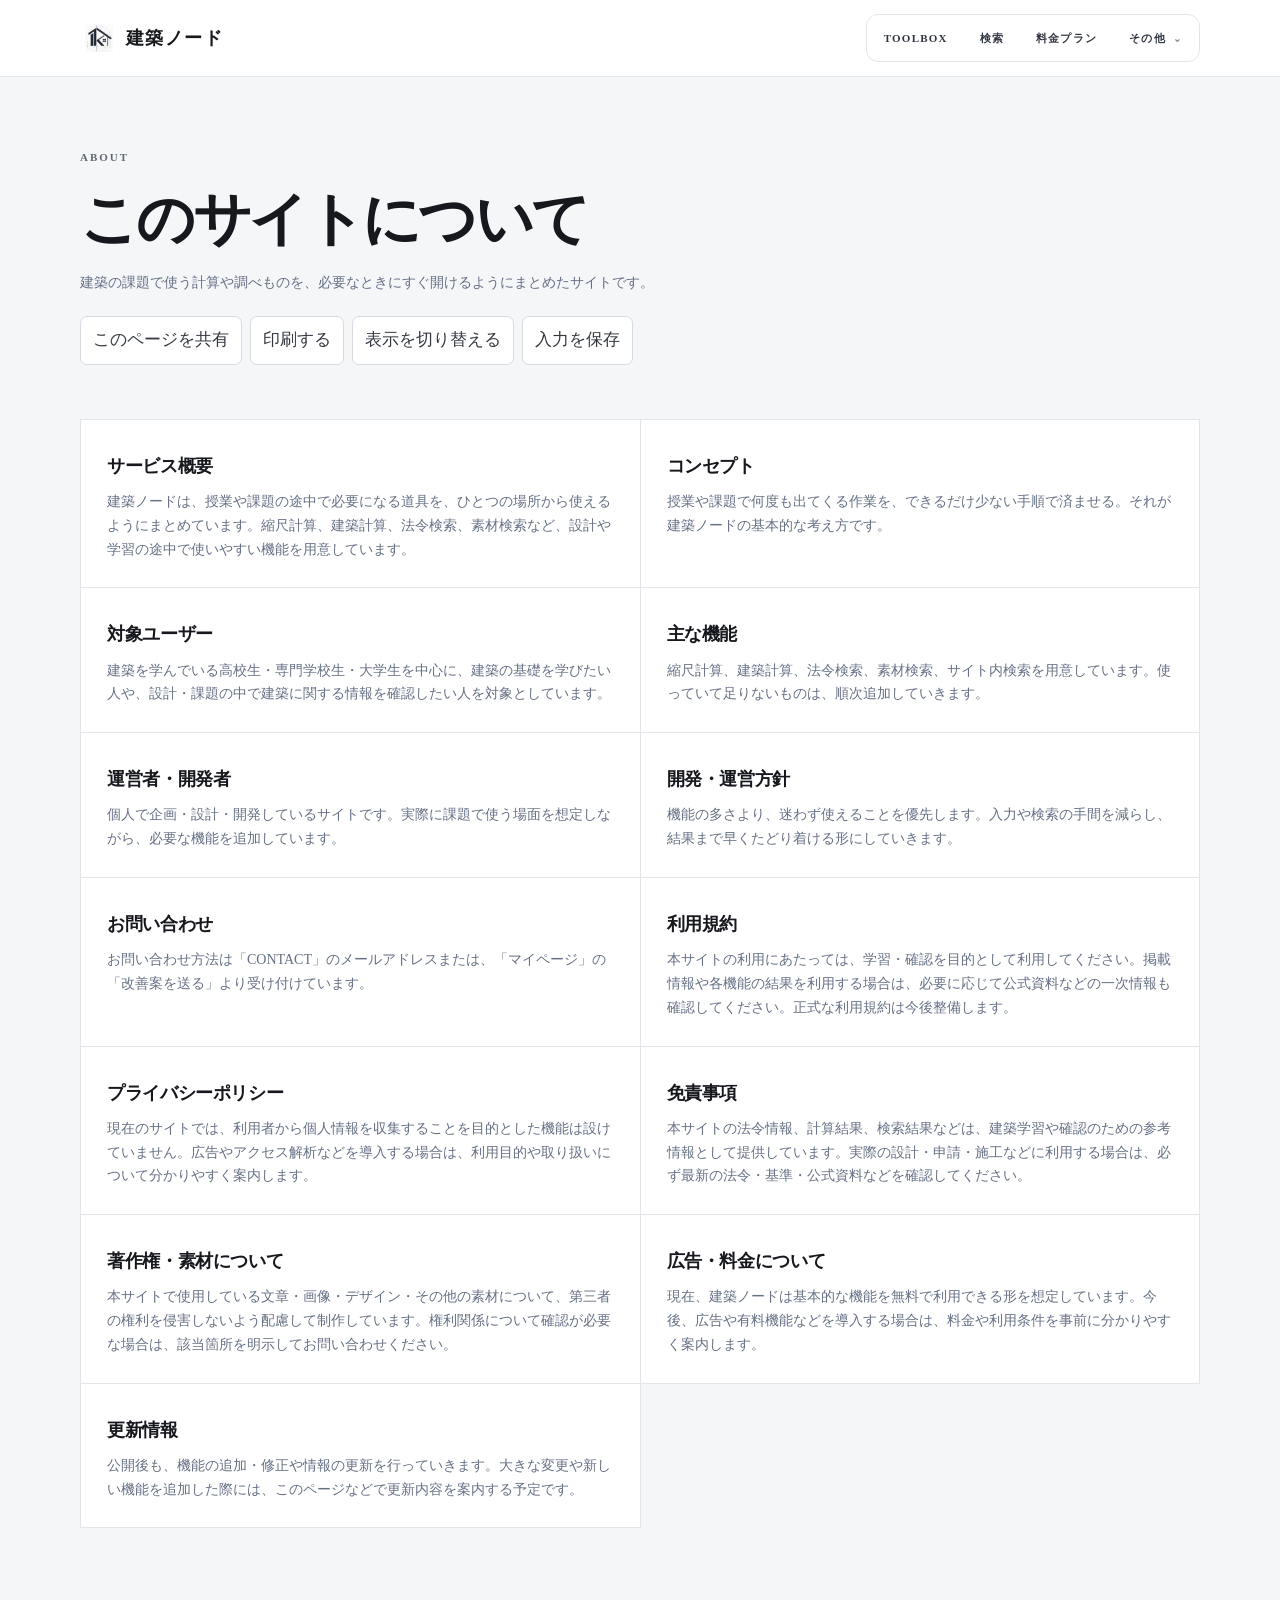
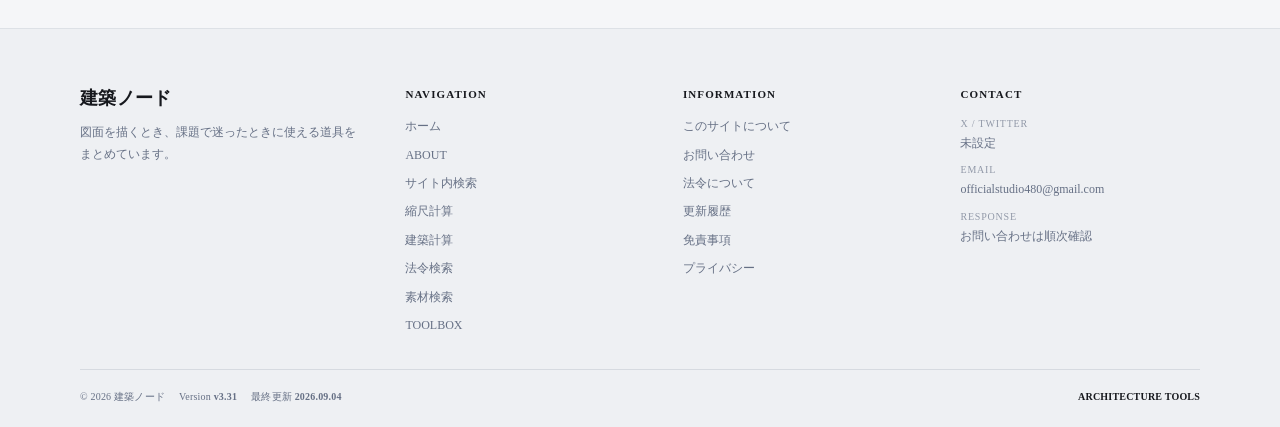
==== commit f8ff721e: "Update about.html" ====
--- a/about.html
+++ b/about.html
@@ -63,7 +63,7 @@
         <h2>主な機能</h2><p>縮尺計算、建築計算、法令検索、素材検索、サイト内検索を用意しています。使っていて足りないものは、順次追加していきます。</p></section><section class="about-block">
           <h2>運営者・開発者</h2><p>個人で企画・設計・開発しているサイトです。実際に課題で使う場面を想定しながら、必要な機能を追加しています。</p></section><section class="about-block">
             <h2>開発・運営方針</h2><p>機能の多さより、迷わず使えることを優先します。入力や検索の手間を減らし、結果まで早くたどり着ける形にしていきます。</p></section><section class="about-block">
-              <h2 id="contact">お問い合わせ</h2><p>お問い合わせ方法は現在準備中です。サイトに関する意見・不具合の報告・掲載内容についての連絡方法は、今後このページで案内します。</p></section><section class="about-block">
+              <h2 id="contact">お問い合わせ</h2><p>お問い合わせ方法は「CONTACT」のメールアドレスまたは、「マイページ」の「改善案を送る」より受け付けています。</p></section><section class="about-block">
                 <h2>利用規約</h2><p>本サイトの利用にあたっては、学習・確認を目的として利用してください。掲載情報や各機能の結果を利用する場合は、必要に応じて公式資料などの一次情報も確認してください。正式な利用規約は今後整備します。</p></section><section class="about-block">
                   <h2 id="privacy">プライバシーポリシー</h2><p>現在のサイトでは、利用者から個人情報を収集することを目的とした機能は設けていません。広告やアクセス解析などを導入する場合は、利用目的や取り扱いについて分かりやすく案内します。</p></section><section class="about-block">
                     <h2 id="disclaimer">免責事項</h2><p>本サイトの法令情報、計算結果、検索結果などは、建築学習や確認のための参考情報として提供しています。実際の設計・申請・施工などに利用する場合は、必ず最新の法令・基準・公式資料などを確認してください。</p></section><section class="about-block">
--- a/style.css
+++ b/style.css
@@ -37,7 +37,7 @@
   margin: 0;
   background: var(--background);
   color: var(--text);
-  font-family: "Noto Sans JP", "Manrope", sans-serif;
+  font-family: "UD デジタル 教科書体 N-R", "UD Digi Kyokasho N-R", "BIZ UDP明朝", "Yu Mincho", serif;
   font-size: 17px;
   line-height: 1.7;
   -webkit-font-smoothing: antialiased;
@@ -76,7 +76,7 @@
   align-items: center;
   gap: 2px;
   text-decoration: none;
-  font-family: "Manrope", "Noto Sans JP", sans-serif;
+  font-family: "UD デジタル 教科書体 N-R", "UD Digi Kyokasho N-R", "BIZ UDP明朝", "Yu Mincho", serif;
   font-size: 20px;
   font-weight: 600;
   letter-spacing: 0.075em;
@@ -87,7 +87,7 @@
   width: 45px;
   display: grid;
   place-items: center;
-  font-family: "Manrope", "Noto Sans JP", sans-serif;
+  font-family: "UD デジタル 教科書体 N-R", "UD Digi Kyokasho N-R", "BIZ UDP明朝", "Yu Mincho", serif;
 }
 
 /* PCナビ
@@ -102,7 +102,7 @@
   position: relative;
   padding: 8px 0;
   color: #343840;
-  font-family: "Manrope", "Noto Sans JP", sans-serif;
+  font-family: "UD デジタル 教科書体 N-R", "UD Digi Kyokasho N-R", "BIZ UDP明朝", "Yu Mincho", serif;
   font-size: 11px;
   font-weight: 700;
   letter-spacing: 0.12em;
@@ -136,6 +136,8 @@
 
 /* ハンバーガー */
 .menu-toggle {
+  position: relative;
+  z-index: 120;
   display: none;
   width: 40px;
   height: 40px;
@@ -176,7 +178,7 @@
 .eyebrow {
   margin: 0 0 20px;
   color: var(--accent);
-  font-family: "Manrope", "Noto Sans JP", sans-serif;
+  font-family: "UD デジタル 教科書体 N-R", "UD Digi Kyokasho N-R", "BIZ UDP明朝", "Yu Mincho", serif;
   font-size: 11px;
   font-weight: 800;
   letter-spacing: 0.18em;
@@ -243,7 +245,7 @@
 .section-label {
   margin: 0 0 30px;
   color: var(--accent);
-  font-family: "Manrope", "Noto Sans JP", sans-serif;
+  font-family: "UD デジタル 教科書体 N-R", "UD Digi Kyokasho N-R", "BIZ UDP明朝", "Yu Mincho", serif;
   font-size: 11px;
   font-weight: 800;
   letter-spacing: 0.18em;
@@ -285,7 +287,7 @@
 
 .tool-number {
   color: var(--muted);
-  font-family: "Manrope", "Noto Sans JP", sans-serif;
+  font-family: "UD デジタル 教科書体 N-R", "UD Digi Kyokasho N-R", "BIZ UDP明朝", "Yu Mincho", serif;
   font-size: 10px;
   font-weight: 700;
   letter-spacing: 0.14em;
@@ -308,7 +310,7 @@
 .tool-card::after {
   content: "→";
   color: var(--accent);
-  font-family: "Manrope", "Noto Sans JP", sans-serif;
+  font-family: "UD デジタル 教科書体 N-R", "UD Digi Kyokasho N-R", "BIZ UDP明朝", "Yu Mincho", serif;
   font-size: 18px;
   transition: transform 0.18s ease;
 }
@@ -594,7 +596,39 @@
   }
 
   .menu-toggle {
-    display: block;
+    display: grid;
+    place-items: center;
+  }
+
+  .menu-toggle span {
+    grid-area: 1 / 1;
+    width: 22px;
+    margin: 0;
+    transition: transform 0.18s ease, opacity 0.18s ease;
+  }
+
+  .menu-toggle span:nth-child(1) {
+    transform: translateY(-6px);
+  }
+
+  .menu-toggle span:nth-child(2) {
+    transform: translateY(0);
+  }
+
+  .menu-toggle span:nth-child(3) {
+    transform: translateY(6px);
+  }
+
+  .menu-toggle.is-open span:nth-child(1) {
+    transform: rotate(45deg);
+  }
+
+  .menu-toggle.is-open span:nth-child(2) {
+    opacity: 0;
+  }
+
+  .menu-toggle.is-open span:nth-child(3) {
+    transform: rotate(-45deg);
   }
 
   /* スマホではヘッダー内のリンクをハンバーガーにまとめる */
@@ -745,7 +779,7 @@
 .quick-search-label {
   margin: 0 0 12px;
   color: var(--accent);
-  font-family: "Manrope", "Noto Sans JP", sans-serif;
+  font-family: "UD デジタル 教科書体 N-R", "UD Digi Kyokasho N-R", "BIZ UDP明朝", "Yu Mincho", serif;
   font-size: 10px;
   font-weight: 800;
   letter-spacing: 0.16em;
@@ -1151,7 +1185,7 @@
 .node-mini-grid { display:grid; grid-template-columns:1fr 1fr; gap:10px; }
 .node-mini-card { position:relative; display:flex; flex-direction:column; gap:3px; min-width:0; padding:13px 38px 12px 13px; border:1px solid var(--border); background:var(--surface); text-decoration:none; transition:transform .2s ease, border-color .2s ease, box-shadow .2s ease; }
 .node-mini-card:hover { transform:translateY(-2px); border-color:rgba(49,95,232,.35); box-shadow:var(--shadow); }
-.node-mini-card span { color:var(--accent); font:700 9px/1.2 sans-serif; letter-spacing:.12em; }
+.node-mini-card span { color:var(--accent); font:700 9px/1.2 "UD デジタル 教科書体 N-R", "UD Digi Kyokasho N-R", "Hiragino Mincho ProN", "Yu Mincho", serif; letter-spacing:.12em; }
 .node-mini-card strong { font-size:14px; }
 .node-mini-card small { color:var(--sub-text); font-size:10px; line-height:1.5; }
 .node-empty { margin:0; color:var(--muted); font-size:11px; }
@@ -1162,14 +1196,14 @@
 .tool-card .node-favorite { opacity:0; }
 .tool-card:hover .node-favorite, .tool-card:focus-within .node-favorite, .node-favorite.active { opacity:1; }
 .result-actions { display:flex; justify-content:flex-end; margin-top:7px; }
-.result-copy, .preset-example { border:1px solid var(--border); background:var(--surface); color:var(--sub-text); border-radius:7px; padding:6px 9px; font:600 10px/1.2 "Noto Sans JP",sans-serif; cursor:pointer; transition:border-color .18s ease, color .18s ease, background .18s ease; }
+.result-copy, .preset-example { border:1px solid var(--border); background:var(--surface); color:var(--sub-text); border-radius:7px; padding:6px 9px; font:600 10px/1.2 "UD デジタル 教科書体 N-R", "UD Digi Kyokasho N-R", "Hiragino Mincho ProN", "Yu Mincho", serif; cursor:pointer; transition:border-color .18s ease, color .18s ease, background .18s ease; }
 .result-copy:hover, .preset-example:hover { color:var(--accent); border-color:rgba(49,95,232,.35); background:#fbfcff; }
 .preset-example { display:block; margin:0 0 9px; }
 .update-list { display:grid; gap:14px; }
 .update-item { border:1px solid var(--border); background:var(--surface); padding:22px 24px; }
 .update-item > div { display:flex; align-items:center; gap:10px; margin-bottom:9px; }
-.update-version { color:var(--accent); font:800 11px/1 sans-serif; letter-spacing:.08em; }
-.update-date { color:var(--muted); font:600 10px/1 sans-serif; }
+.update-version { color:var(--accent); font:800 11px/1 "UD デジタル 教科書体 N-R", "UD Digi Kyokasho N-R", "Hiragino Mincho ProN", "Yu Mincho", serif; letter-spacing:.08em; }
+.update-date { color:var(--muted); font:600 10px/1 "UD デジタル 教科書体 N-R", "UD Digi Kyokasho N-R", "Hiragino Mincho ProN", "Yu Mincho", serif; }
 .update-item h2 { margin:0 0 7px; font-size:17px; }
 .update-item p { margin:0; color:var(--sub-text); font-size:12px; line-height:1.8; }
 
@@ -1657,9 +1691,9 @@
    全体の余白・カード・文字・操作感をそろえる調整です。
    ======================================== */
 :root{
-  --font-body: "Noto Sans JP", sans-serif;
-  --font-ui: "Manrope", "Noto Sans JP", sans-serif;
-  --font-mono: "IBM Plex Mono", monospace;
+  --font-body: "UD デジタル 教科書体 N-R", "UD Digi Kyokasho N-R", "Hiragino Mincho ProN", "Yu Mincho", serif;
+  --font-ui: "Manrope", "UD デジタル 教科書体 N-R", "UD Digi Kyokasho N-R", "Hiragino Mincho ProN", "Yu Mincho", serif;
+  --font-mono: "UD デジタル 教科書体 N-R", "UD Digi Kyokasho N-R", "Hiragino Mincho ProN", "Yu Mincho", serif;
   --node-bg:#f5f6f8;
   --node-surface:#fff;
   --node-ink:#17191d;
@@ -1788,8 +1822,7 @@
 .node-use-guide p{margin:0;color:var(--node-sub);line-height:1.8}
 
 /* キーボード・操作性 */
-button,a,input,select,textarea{font-family:inherit}
-button:focus-visible,a:focus-visible,input:focus-visible,select:focus-visible,textarea:focus-visible{outline:2px solid #222;outline-offset:3px}
+button,a,input,select,textarea{font-family: "UD デジタル 教科書体 N-R", "UD Digi Kyokasho N-R", "BIZ UDP明朝", "Yu Mincho", serif;outline-offset:3px}
 
 @media(max-width:900px){
   .node-dashboard-head{align-items:stretch;flex-direction:column}
@@ -1826,7 +1859,7 @@
   list-style: none;
   cursor: pointer;
   color: #343840;
-  font-family: "Manrope", "Noto Sans JP", sans-serif;
+  font-family: "UD デジタル 教科書体 N-R", "UD Digi Kyokasho N-R", "BIZ UDP明朝", "Yu Mincho", serif;
   font-size: 12px;
   font-weight: 700;
   letter-spacing: .08em;
@@ -1987,7 +2020,7 @@
   padding: 10px 13px;
   border-radius: 8px;
   color: #303640;
-  font-family: "Manrope", "Noto Sans JP", sans-serif;
+  font-family: "UD デジタル 教科書体 N-R", "UD Digi Kyokasho N-R", "BIZ UDP明朝", "Yu Mincho", serif;
   font-size: 11px;
   font-weight: 700;
   letter-spacing: .11em;
@@ -2069,7 +2102,7 @@
   display: grid;
   place-items: center;
   color: rgba(49,95,232,.55);
-  font-family: "Manrope", "Noto Sans JP", sans-serif;
+  font-family: "UD デジタル 教科書体 N-R", "UD Digi Kyokasho N-R", "BIZ UDP明朝", "Yu Mincho", serif;
   font-size: 10px;
   letter-spacing: .18em;
   background:
@@ -2232,20 +2265,70 @@
 }
 
 /* v3.28 — modern, readable type system */
-body, button, input, select, textarea { font-family: var(--font-body); }
-.nav, .header, .hero-label, .section-label, .eyebrow, .tag, .badge, .btn, .filter, .purpose-card, .tool-card, .footer, .meta, .small, .mono, code { font-family: var(--font-ui); }
-.hero-title, h1, h2, h3, h4 { font-family: var(--font-ui); letter-spacing: -0.02em; }
-.result-value, .metric, .number, .formula, .code, .mono, code { font-family: var(--font-mono); }
+body, button, input, select, textarea { font-family: "UD デジタル 教科書体 N-R", "UD Digi Kyokasho N-R", "BIZ UDP明朝", "Yu Mincho", serif; }
+.nav, .header, .hero-label, .section-label, .eyebrow, .tag, .badge, .btn, .filter, .purpose-card, .tool-card, .footer, .meta, .small, .mono, code { font-family: "UD デジタル 教科書体 N-R", "UD Digi Kyokasho N-R", "BIZ UDP明朝", "Yu Mincho", serif; }
+.hero-title, h1, h2, h3, h4 { font-family: "UD デジタル 教科書体 N-R", "UD Digi Kyokasho N-R", "BIZ UDP明朝", "Yu Mincho", serif; letter-spacing: -0.02em; }
+.result-value, .metric, .number, .formula, .code, .mono, code { font-family: "UD デジタル 教科書体 N-R", "UD Digi Kyokasho N-R", "BIZ UDP明朝", "Yu Mincho", serif; }
 
 
 /* v3.29: typography consistency
    日本語本文は Noto Sans JP、UI/英字は Manrope、数値は IBM Plex Mono に統一。 */
 :root {
-  --font-body: "Noto Sans JP", sans-serif;
-  --font-ui: "Manrope", "Noto Sans JP", sans-serif;
-  --font-mono: "IBM Plex Mono", monospace;
-}
-body, button, input, select, textarea { font-family: var(--font-body); }
-.nav, .header, .hero-label, .section-label, .eyebrow, .tag, .badge, .btn, .filter, .purpose-card, .tool-card, .footer, .meta, .small, .mono { font-family: var(--font-ui); }
-.hero-title, h1, h2, h3, h4 { font-family: var(--font-ui); }
-.result-value, .metric, .number, .formula, .code, code { font-family: var(--font-mono); }
+  --font-body: "UD デジタル 教科書体 N-R", "UD Digi Kyokasho N-R", "Hiragino Mincho ProN", "Yu Mincho", serif;
+  --font-ui: "Manrope", "UD デジタル 教科書体 N-R", "UD Digi Kyokasho N-R", "Hiragino Mincho ProN", "Yu Mincho", serif;
+  --font-mono: "UD デジタル 教科書体 N-R", "UD Digi Kyokasho N-R", "Hiragino Mincho ProN", "Yu Mincho", serif;
+}
+body, button, input, select, textarea { font-family: "UD デジタル 教科書体 N-R", "UD Digi Kyokasho N-R", "BIZ UDP明朝", "Yu Mincho", serif; }
+.nav, .header, .hero-label, .section-label, .eyebrow, .tag, .badge, .btn, .filter, .purpose-card, .tool-card, .footer, .meta, .small, .mono { font-family: "UD デジタル 教科書体 N-R", "UD Digi Kyokasho N-R", "BIZ UDP明朝", "Yu Mincho", serif; }
+.hero-title, h1, h2, h3, h4 { font-family: "UD デジタル 教科書体 N-R", "UD Digi Kyokasho N-R", "BIZ UDP明朝", "Yu Mincho", serif; }
+.result-value, .metric, .number, .formula, .code, code { font-family: "UD デジタル 教科書体 N-R", "UD Digi Kyokasho N-R", "BIZ UDP明朝", "Yu Mincho", serif; }
+
+
+/* v3.31 mobile menu final override
+   スマホのハンバーガーメニュー用。ページ側の既存スタイルより優先して動作を固定します。 */
+@media (max-width: 760px) {
+  .site-header {
+    position: relative;
+    z-index: 1000;
+  }
+
+  .menu-toggle {
+    display: grid !important;
+    place-items: center;
+    position: relative;
+    z-index: 1100;
+    flex: 0 0 40px;
+    cursor: pointer;
+    -webkit-tap-highlight-color: transparent;
+  }
+
+  .main-nav {
+    display: none !important;
+    position: absolute !important;
+    top: 100% !important;
+    left: 0 !important;
+    right: 0 !important;
+    z-index: 1050;
+    flex-direction: column;
+  }
+
+  .main-nav.open {
+    display: flex !important;
+  }
+
+  .menu-toggle.is-open span:nth-child(1) {
+    transform: rotate(45deg) !important;
+  }
+
+  .menu-toggle.is-open span:nth-child(2) {
+    opacity: 0 !important;
+  }
+
+  .menu-toggle.is-open span:nth-child(3) {
+    transform: rotate(-45deg) !important;
+  }
+
+  body.menu-open {
+    overflow: hidden;
+  }
+}
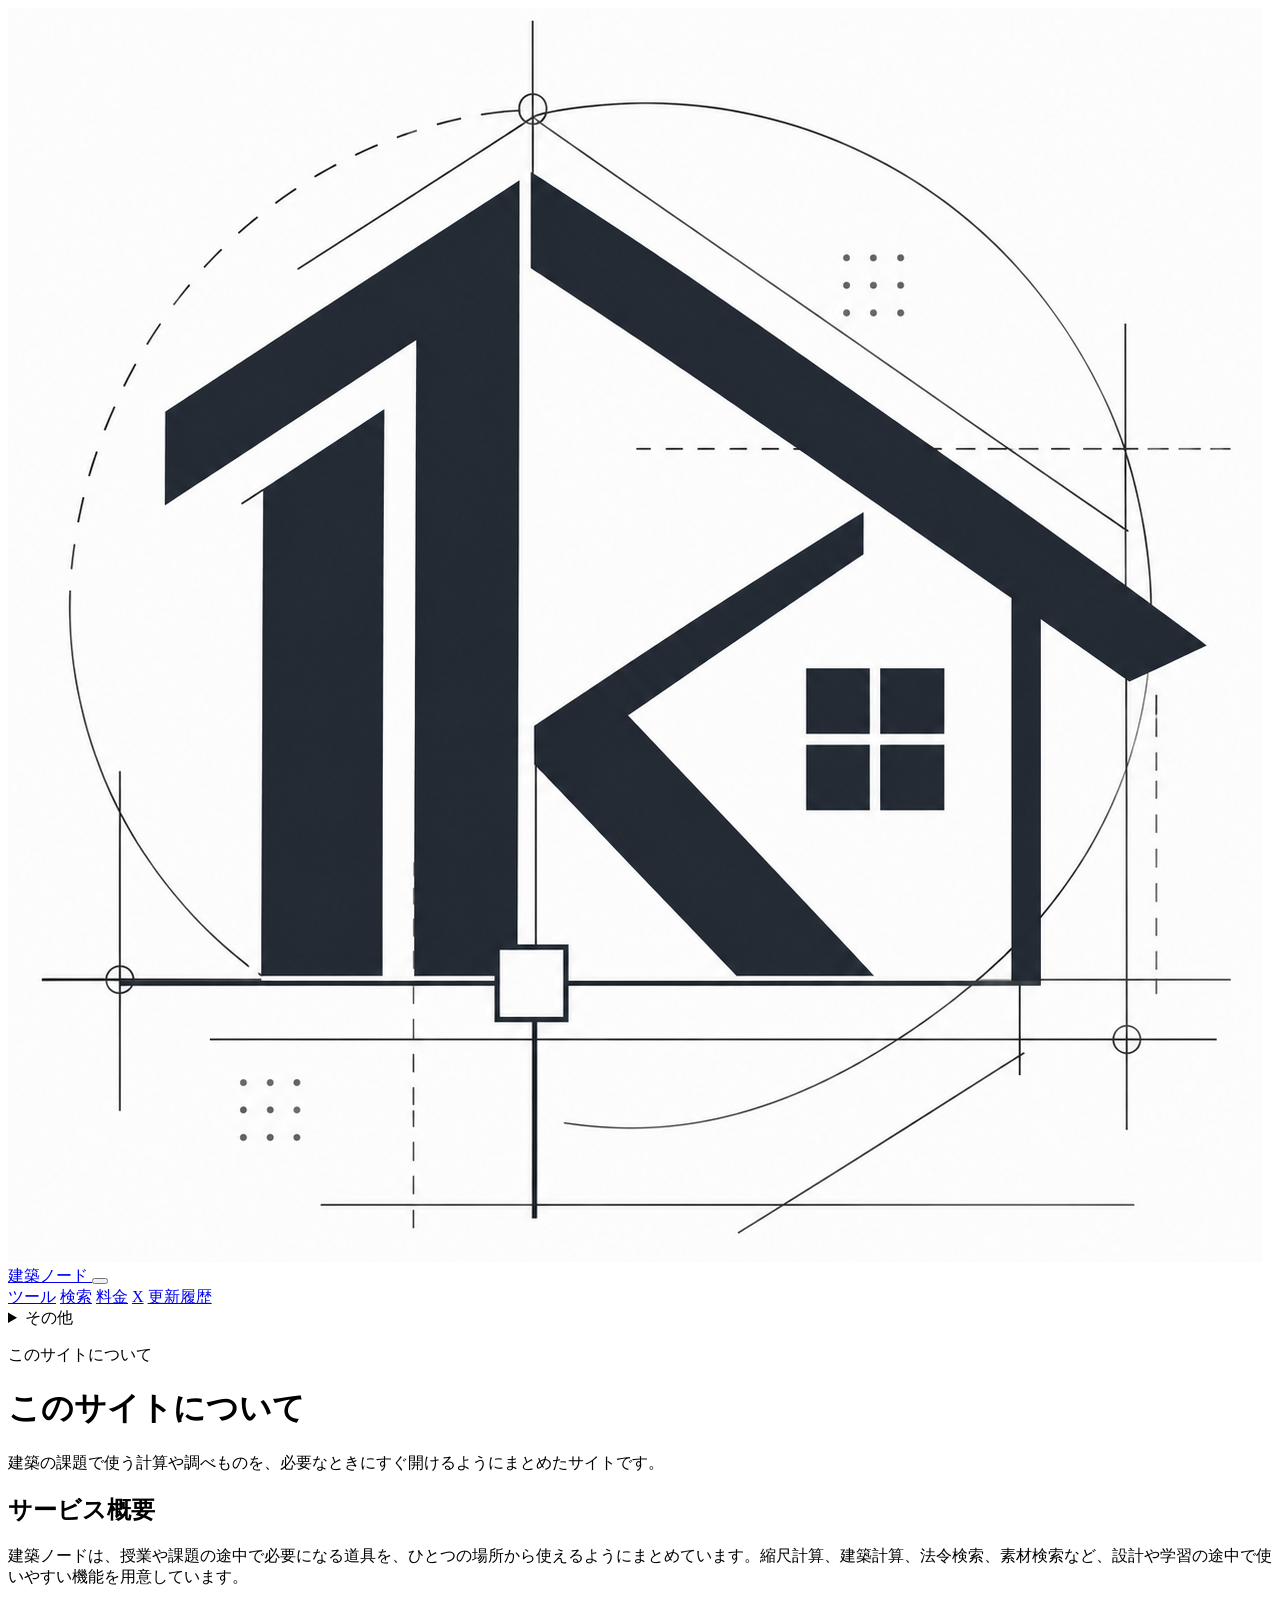
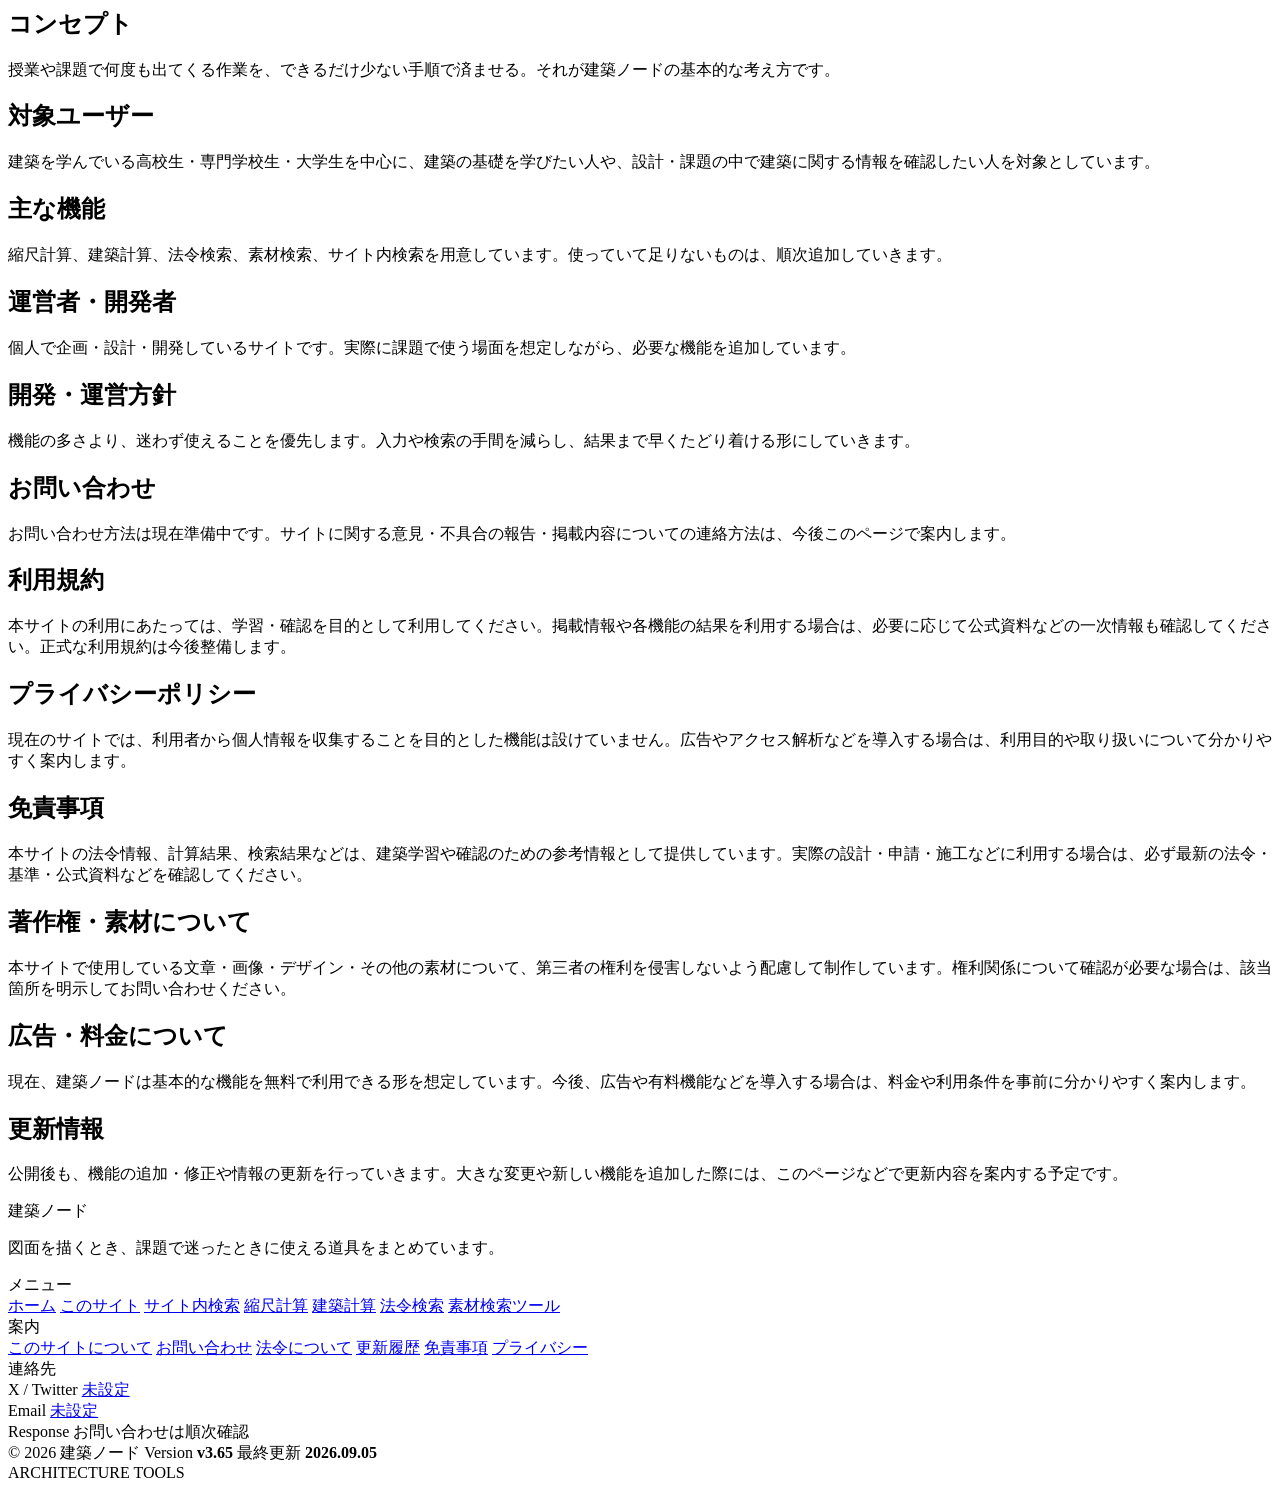
==== commit 186b5b57: "Add files via upload" ====
--- a/about.html
+++ b/about.html
@@ -38,9 +38,11 @@
       <span></span>
     </button>
     <nav class="main-nav" id="mainNav" aria-label="メインナビゲーション">
-      <a href="tools.html">TOOLBOX</a>
+      <a href="tools.html">ツール</a>
       <a href="search.html">検索</a>
-      <a href="plans.html">料金プラン</a>
+      <a href="plans.html">料金</a>
+      <a class="header-x-link" href="https://x.com/idx_dsn_offic" target="_blank" rel="noopener noreferrer" aria-label="公式Xを開く">X</a>
+      <a class="header-updates-link" href="updates.html" aria-label="更新履歴">更新履歴</a>
       <details class="nav-more">
         <summary>その他</summary>
         <div class="nav-more-panel">
@@ -48,14 +50,14 @@
           <a href="calculator.html">建築計算</a>
           <a href="law.html">法令検索</a>
           <a href="materials.html">素材検索</a>
-          <a href="about.html">ABOUT</a>
-          <a href="contact.html">CONTACT</a>
+          <a href="about.html">このサイト</a>
+          <a href="contact.html">お問い合わせ</a>
           <a href="mypage.html">マイページ</a>
         </div>
       </details>
     </nav>
   </div>
-</header><main class="container page"><div class="page-heading"><p class="eyebrow">ABOUT</p><h1>このサイトについて</h1><p>建築の課題で使う計算や調べものを、必要なときにすぐ開けるようにまとめたサイトです。</p>
+</header><main class="container page"><div class="page-heading"><p class="eyebrow">このサイトについて</p><h1>このサイトについて</h1><p>建築の課題で使う計算や調べものを、必要なときにすぐ開けるようにまとめたサイトです。</p>
 </div><div class="about-grid"><section class="about-block">
   <h2>サービス概要</h2><p>建築ノードは、授業や課題の途中で必要になる道具を、ひとつの場所から使えるようにまとめています。縮尺計算、建築計算、法令検索、素材検索など、設計や学習の途中で使いやすい機能を用意しています。</p></section><section class="about-block">
     <h2>コンセプト</h2><p>授業や課題で何度も出てくる作業を、できるだけ少ない手順で済ませる。それが建築ノードの基本的な考え方です。</p></section><section class="about-block">
@@ -63,7 +65,7 @@
         <h2>主な機能</h2><p>縮尺計算、建築計算、法令検索、素材検索、サイト内検索を用意しています。使っていて足りないものは、順次追加していきます。</p></section><section class="about-block">
           <h2>運営者・開発者</h2><p>個人で企画・設計・開発しているサイトです。実際に課題で使う場面を想定しながら、必要な機能を追加しています。</p></section><section class="about-block">
             <h2>開発・運営方針</h2><p>機能の多さより、迷わず使えることを優先します。入力や検索の手間を減らし、結果まで早くたどり着ける形にしていきます。</p></section><section class="about-block">
-              <h2 id="contact">お問い合わせ</h2><p>お問い合わせ方法は「CONTACT」のメールアドレスまたは、「マイページ」の「改善案を送る」より受け付けています。</p></section><section class="about-block">
+              <h2 id="contact">お問い合わせ</h2><p>お問い合わせ方法は現在準備中です。サイトに関する意見・不具合の報告・掲載内容についての連絡方法は、今後このページで案内します。</p></section><section class="about-block">
                 <h2>利用規約</h2><p>本サイトの利用にあたっては、学習・確認を目的として利用してください。掲載情報や各機能の結果を利用する場合は、必要に応じて公式資料などの一次情報も確認してください。正式な利用規約は今後整備します。</p></section><section class="about-block">
                   <h2 id="privacy">プライバシーポリシー</h2><p>現在のサイトでは、利用者から個人情報を収集することを目的とした機能は設けていません。広告やアクセス解析などを導入する場合は、利用目的や取り扱いについて分かりやすく案内します。</p></section><section class="about-block">
                     <h2 id="disclaimer">免責事項</h2><p>本サイトの法令情報、計算結果、検索結果などは、建築学習や確認のための参考情報として提供しています。実際の設計・申請・施工などに利用する場合は、必ず最新の法令・基準・公式資料などを確認してください。</p></section><section class="about-block">
@@ -78,20 +80,20 @@
       </div>
 
       <div>
-        <div class="footer-heading">Navigation</div>
+        <div class="footer-heading">メニュー</div>
         <nav class="footer-links" aria-label="フッターナビゲーション">
           <a href="index.html">ホーム</a>
-          <a href="about.html">ABOUT</a>
+          <a href="about.html">このサイト</a>
           <a href="search.html">サイト内検索</a>
           <a href="scale.html">縮尺計算</a>
           <a href="calculator.html">建築計算</a>
           <a href="law.html">法令検索</a>
-          <a href="materials.html">素材検索</a><a href="tools.html">TOOLBOX</a>
+          <a href="materials.html">素材検索</a><a href="tools.html">ツール</a>
         </nav>
       </div>
 
       <div>
-        <div class="footer-heading">Information</div>
+        <div class="footer-heading">案内</div>
         <div class="footer-links">
           <a href="about.html">このサイトについて</a>
           <a href="contact.html">お問い合わせ</a>
@@ -103,7 +105,7 @@
       </div>
 
       <div>
-        <div class="footer-heading">Contact</div>
+        <div class="footer-heading">連絡先</div>
         <div class="footer-contact">
           <div class="footer-contact-row">
             <span class="footer-label">X / Twitter</span>
@@ -124,8 +126,8 @@
     <div class="footer-meta">
       <div class="footer-meta-left">
         <span>© 2026 建築ノード</span>
-        <span>Version <strong data-site-version>v3.30</strong></span>
-        <span>最終更新 <strong data-site-updated>2026.09.04</strong></span>
+        <span>Version <strong data-site-version>v3.65</strong></span>
+        <span>最終更新 <strong data-site-updated>2026.09.05</strong></span>
       </div>
       <div class="footer-meta-right">
         <span class="footer-status">ARCHITECTURE TOOLS</span>
